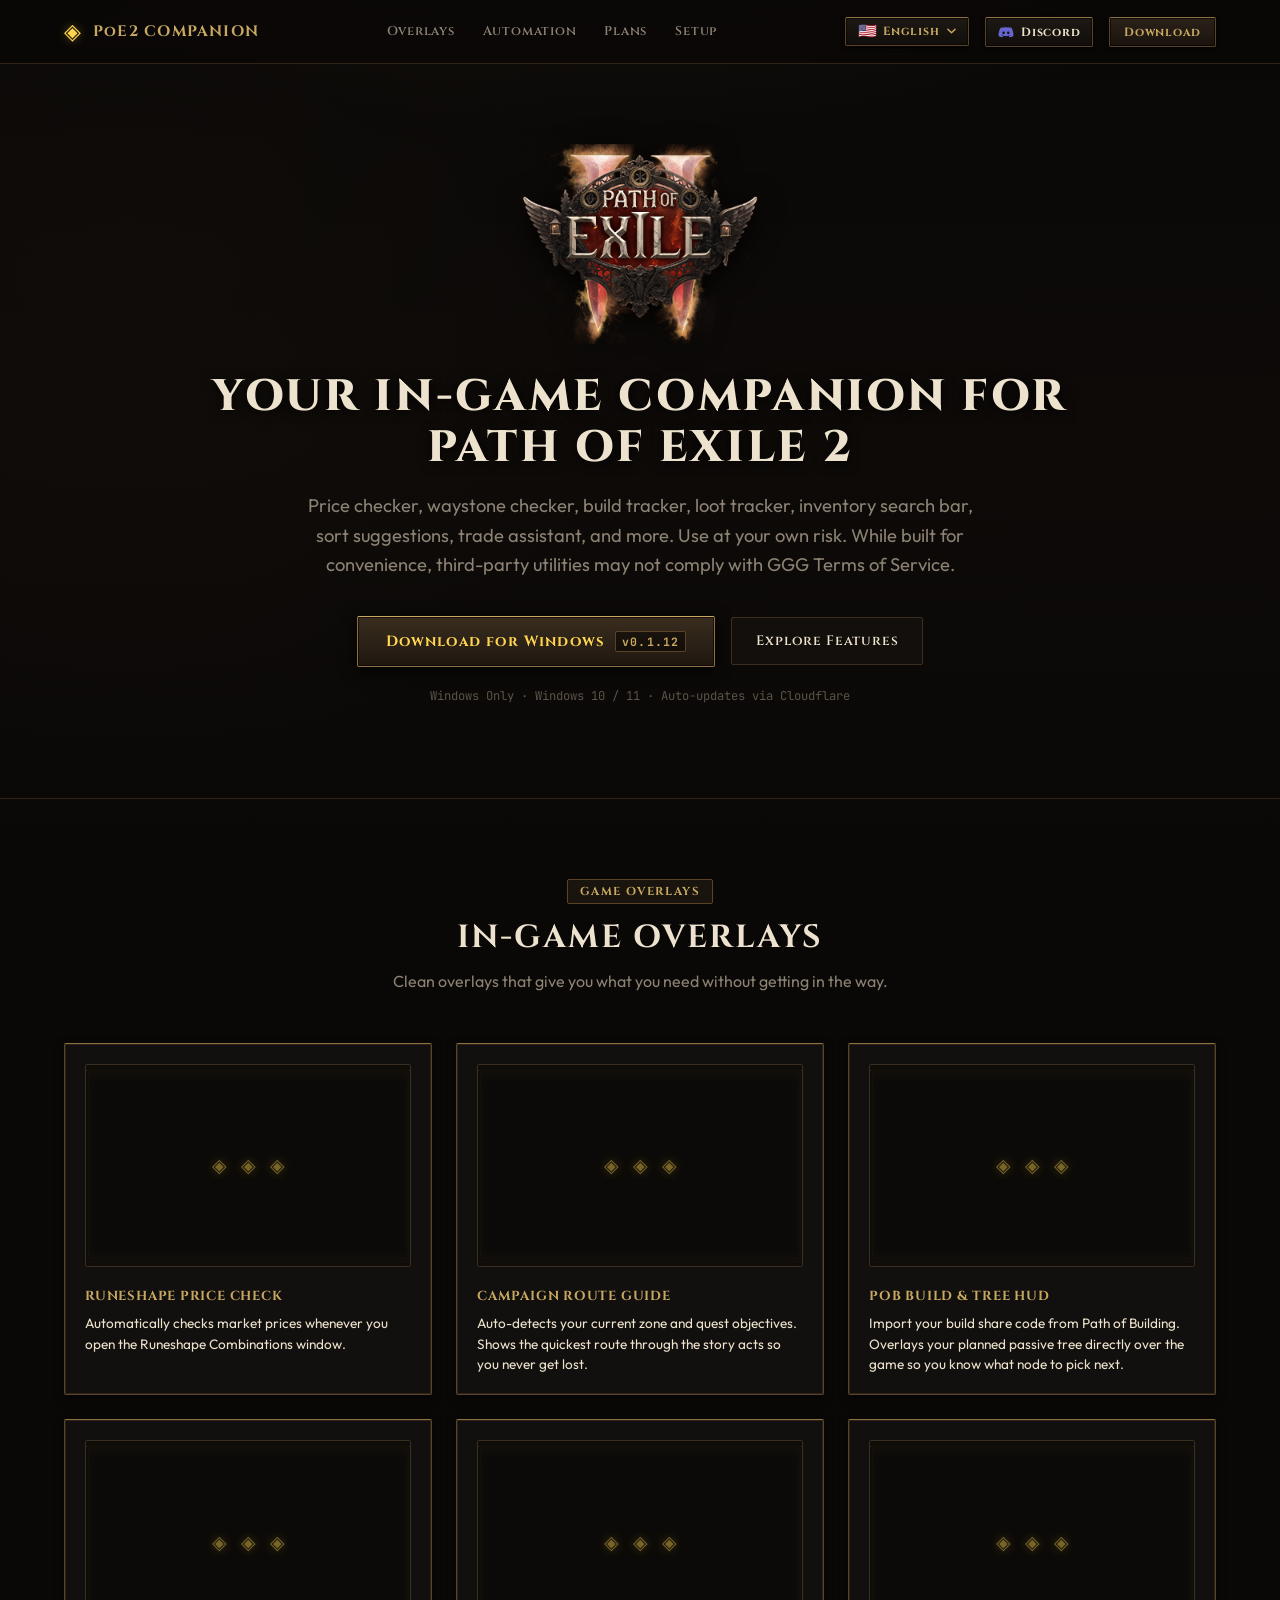
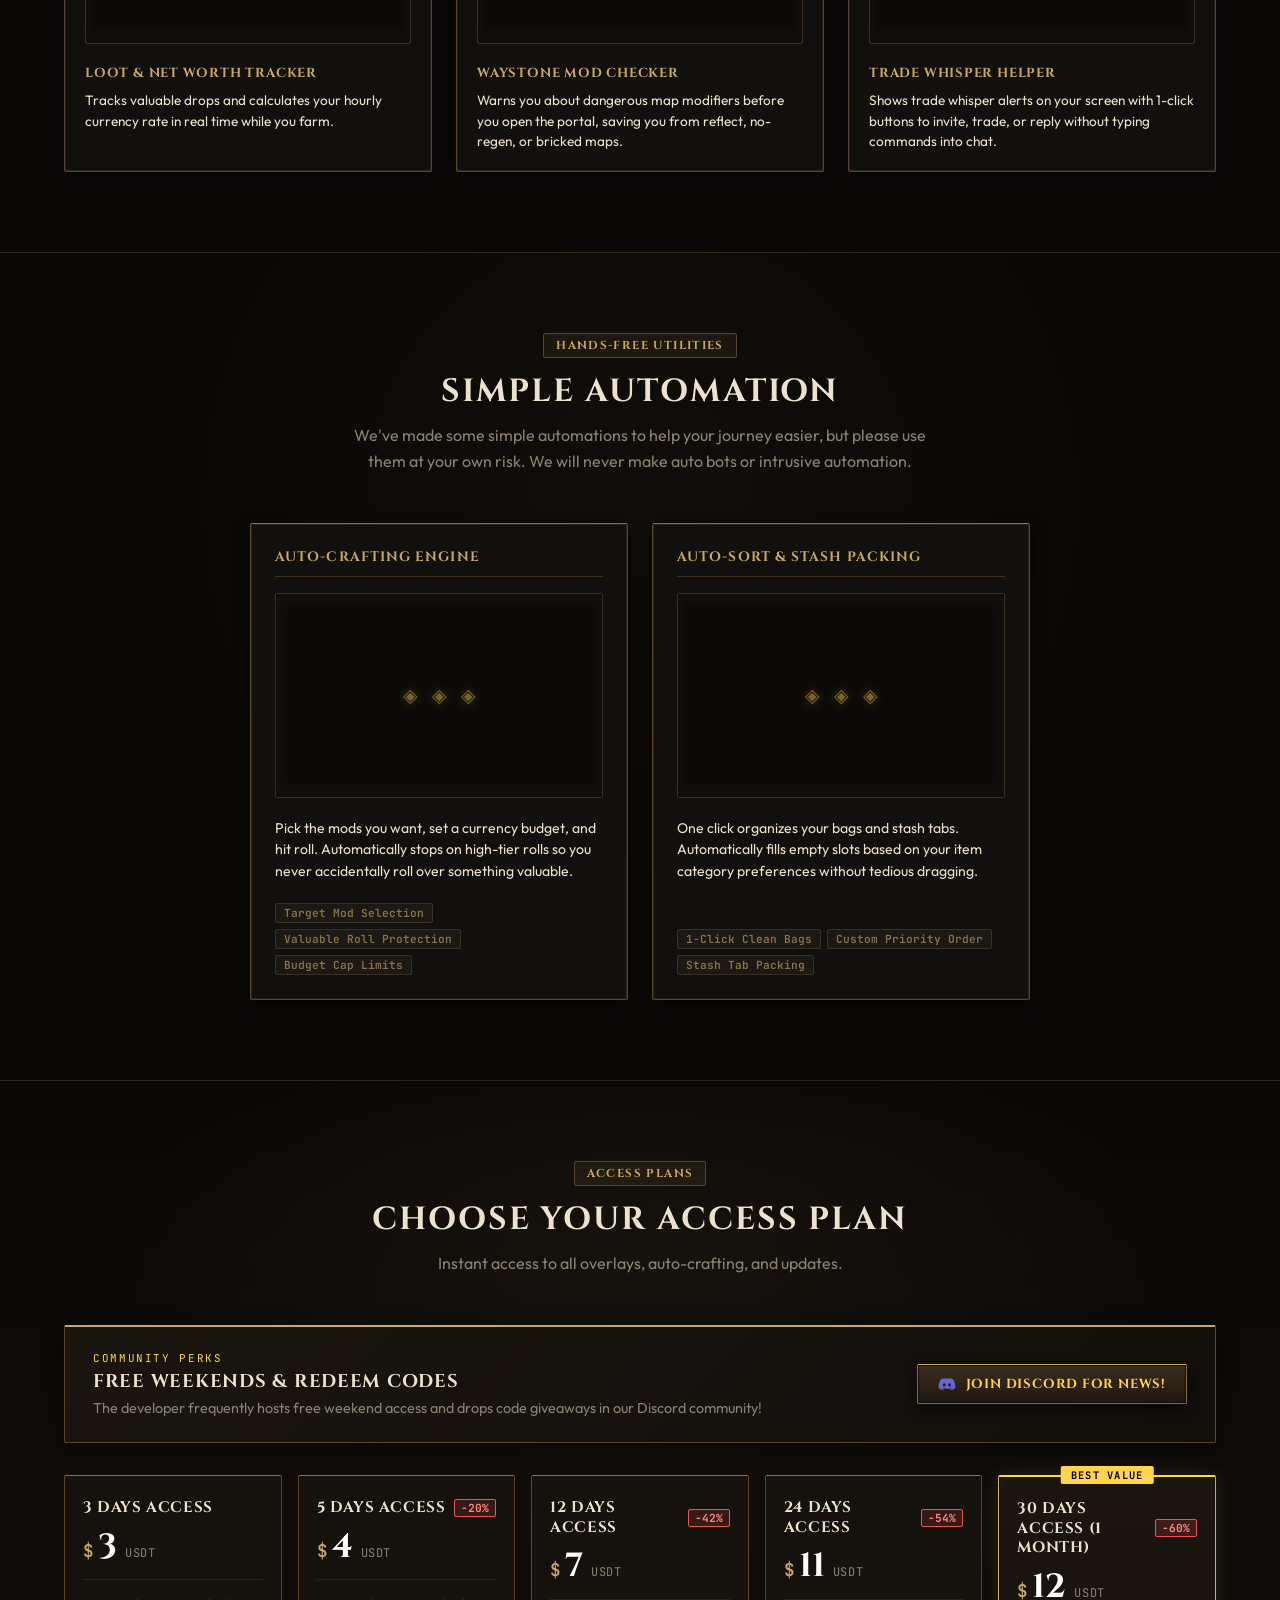
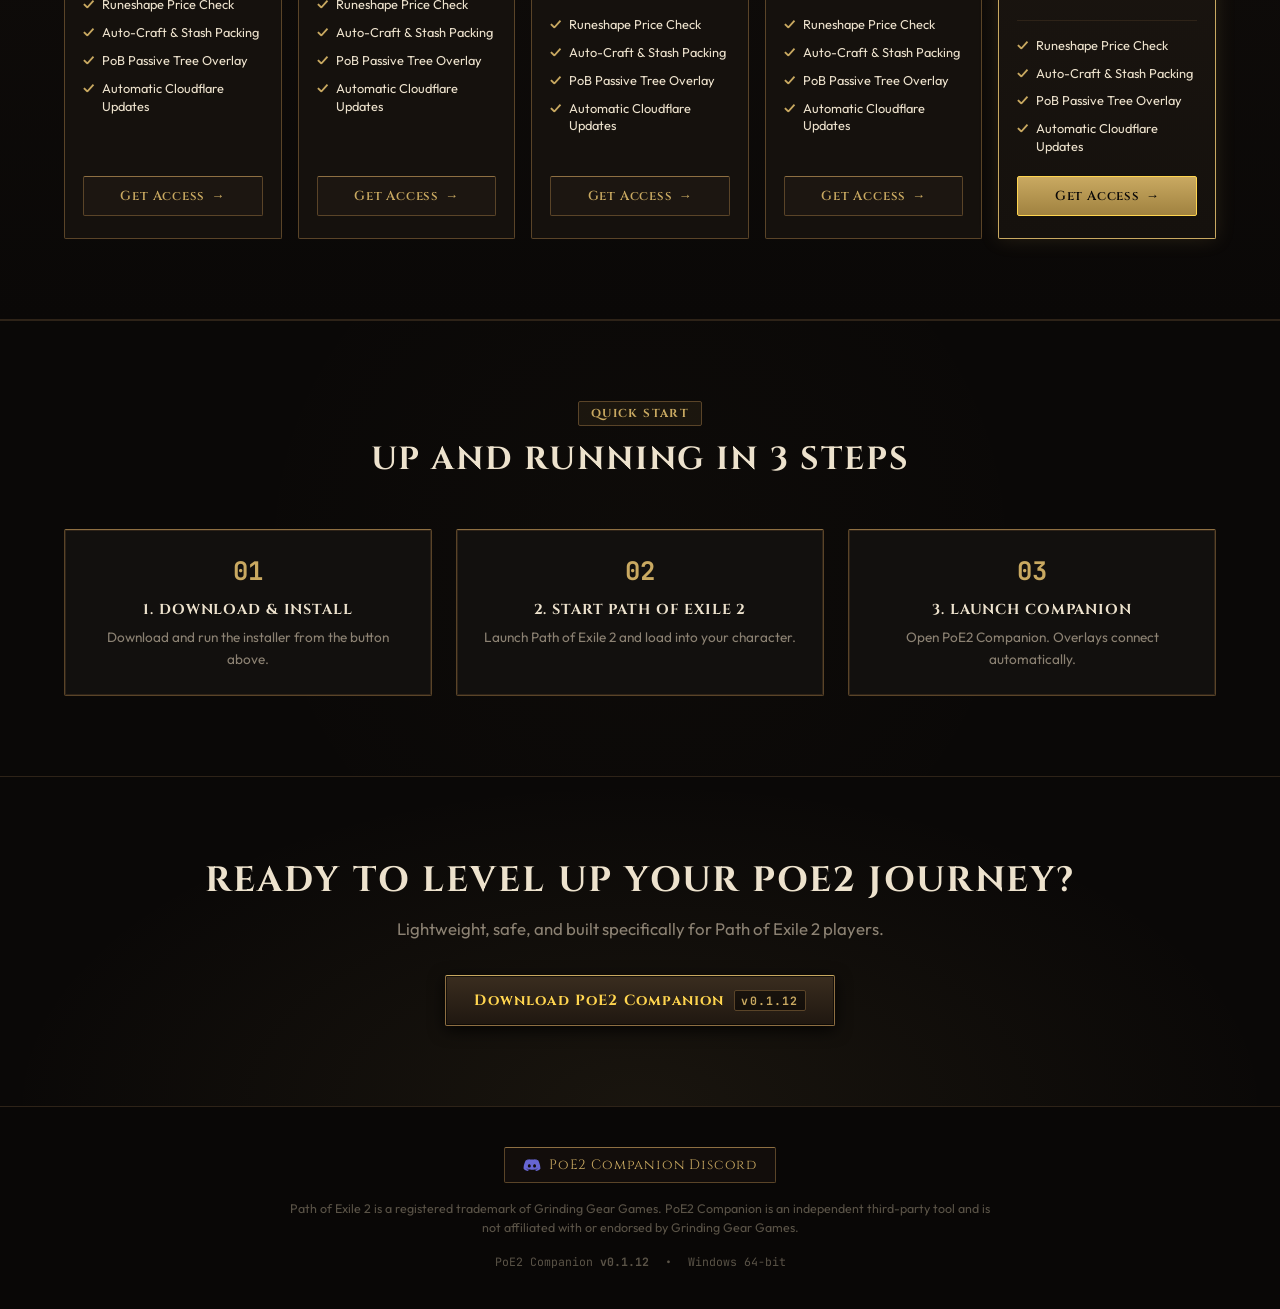
==== index.html @ a077e161 "feat: add use-at-your-own-risk disclaimer to hero subtitle and meta tags" ====
<!DOCTYPE html>
<html lang="en">

<head>
  <meta charset="UTF-8">
  <meta name="viewport" content="width=device-width, initial-scale=1.0">
  <title>PoE2 Companion — Helpful Features to Enjoy Path of Exile 2</title>
  <meta name="description"
    content="Price checker, waystone checker, build tracker, loot tracker, inventory search bar, sort suggestions, trade assistant, and more. Use at your own risk. Third-party utility for Path of Exile 2.">
  <link rel="icon" type="image/x-icon" href="favicon.ico">
  <link rel="stylesheet" href="styles.css">

  <!-- Open Graph / Facebook / Discord / Messenger Embeds -->
  <meta property="og:type" content="website">
  <meta property="og:url" content="https://poe2companion.github.io/">
  <meta property="og:site_name" content="PoE2 Companion">
  <meta property="og:title" content="PoE2 Companion — Helpful Features to Enjoy Path of Exile 2">
  <meta property="og:description"
    content="Price checker, waystone checker, build tracker, loot tracker, inventory search bar, sort suggestions, trade assistant, and more. Use at your own risk. Third-party utility for Path of Exile 2.">
  <meta property="og:image" content="https://poe2companion.github.io/public/images/og-preview.png">
  <meta property="og:image:secure_url" content="https://poe2companion.github.io/public/images/og-preview.png">
  <meta property="og:image:type" content="image/png">
  <meta property="og:image:width" content="1200">
  <meta property="og:image:height" content="630">
  <meta property="og:image:alt" content="PoE2 Companion — In-Game Features and Utilities">

  <!-- Twitter / X Cards -->
  <meta name="twitter:card" content="summary_large_image">
  <meta name="twitter:url" content="https://poe2companion.github.io/">
  <meta name="twitter:title" content="PoE2 Companion — Helpful Features to Enjoy Path of Exile 2">
  <meta name="twitter:description"
    content="Price checker, waystone checker, build tracker, loot tracker, inventory search bar, sort suggestions, trade assistant, and more. Use at your own risk. Third-party utility for Path of Exile 2.">
  <meta name="twitter:image" content="https://poe2companion.github.io/public/images/og-preview.png">
</head>

<body id="top">

  <!-- Navigation Bar -->
  <nav class="site-nav">
    <div class="container">
      <a href="#top" class="nav-brand" aria-label="PoE2 Companion - Back to top">
        <span class="nav-poe-emblem">◈</span>
        <span class="nav-brand-text">PoE2 COMPANION</span>
      </a>

      <div class="nav-links">
        <a href="#overlays" class="nav-link" data-i18n="navOverlays">Overlays</a>
        <a href="#automation" class="nav-link" data-i18n="navAutomation">Automation</a>
        <a href="#pricing" class="nav-link" data-i18n="navPricing">Plans</a>
        <a href="#setup" class="nav-link" data-i18n="navHowItWorks">Setup</a>
      </div>

      <div class="nav-actions">
        <!-- Language Selector -->
        <div class="lang-dropdown" id="lang-dropdown">
          <button type="button" class="lang-dropdown-btn" id="lang-dropdown-btn" aria-haspopup="listbox" aria-expanded="false" aria-label="Select Language">
            <span class="lang-current">
              <span class="lang-flag" id="lang-current-flag">🇺🇸</span>
              <span class="lang-label" id="lang-current-label">English</span>
            </span>
            <svg class="lang-arrow-icon" width="10" height="6" viewBox="0 0 10 6" fill="none" xmlns="http://www.w3.org/2000/svg" aria-hidden="true">
              <path d="M1 1L5 5L9 1" stroke="currentColor" stroke-width="1.6" stroke-linecap="round" stroke-linejoin="round"/>
            </svg>
          </button>
          <ul class="lang-menu" id="lang-menu" role="listbox" aria-labelledby="lang-dropdown-btn">
            <li class="lang-item active" role="option" data-value="en" aria-selected="true" tabindex="-1">
              <span class="lang-item-left">
                <span class="lang-item-flag">🇺🇸</span>
                <span class="lang-item-name">English</span>
              </span>
              <span class="lang-item-check">✦</span>
            </li>
            <li class="lang-item" role="option" data-value="vi" aria-selected="false" tabindex="-1">
              <span class="lang-item-left">
                <span class="lang-item-flag">🇻🇳</span>
                <span class="lang-item-name">Tiếng Việt</span>
              </span>
              <span class="lang-item-check">✦</span>
            </li>
            <li class="lang-item" role="option" data-value="zh" aria-selected="false" tabindex="-1">
              <span class="lang-item-left">
                <span class="lang-item-flag">🇨🇳</span>
                <span class="lang-item-name">简体中文</span>
              </span>
              <span class="lang-item-check">✦</span>
            </li>
            <li class="lang-item" role="option" data-value="ko" aria-selected="false" tabindex="-1">
              <span class="lang-item-left">
                <span class="lang-item-flag">🇰🇷</span>
                <span class="lang-item-name">한국어</span>
              </span>
              <span class="lang-item-check">✦</span>
            </li>
            <li class="lang-item" role="option" data-value="ru" aria-selected="false" tabindex="-1">
              <span class="lang-item-left">
                <span class="lang-item-flag">🇷🇺</span>
                <span class="lang-item-name">Русский</span>
              </span>
              <span class="lang-item-check">✦</span>
            </li>
            <li class="lang-item" role="option" data-value="th" aria-selected="false" tabindex="-1">
              <span class="lang-item-left">
                <span class="lang-item-flag">🇹🇭</span>
                <span class="lang-item-name">ไทย</span>
              </span>
              <span class="lang-item-check">✦</span>
            </li>
          </ul>
          <!-- Fallback Native Select -->
          <select id="lang-select" class="visually-hidden" aria-hidden="true" tabindex="-1">
            <option value="en" selected>🇺🇸 English</option>
            <option value="vi">🇻🇳 Tiếng Việt</option>
            <option value="zh">🇨🇳 简体中文</option>
            <option value="ko">🇰🇷 한국어</option>
            <option value="ru">🇷🇺 Русский</option>
            <option value="th">🇹🇭 ไทย</option>
          </select>
        </div>

        <!-- Discord Community Link -->
        <a href="https://discord.gg/yBhYEVyRgh" target="_blank" rel="noopener noreferrer" class="btn-nav-discord"
          title="Join Discord Community">
          <img src="public/images/discord.svg" alt="Discord" class="nav-discord-icon">
          <span>Discord</span>
        </a>

        <!-- Compact Download Link -->
        <a href="https://poe2update.zonelyg.com/PoE2%20Companion_0.1.12_x64-setup.exe"
          class="btn-nav-download app-download-link">
          <span data-i18n="navDownload">Download</span>
        </a>
      </div>
    </div>
  </nav>

  <!-- Hero Section -->
  <header class="hero-section">
    <div class="container">
      <a href="https://www.pathofexile.com/trade2/search/poe2/Forbidden%20Rites/H4sIAAAAAAAACqtWKi5JLCktVrKqVsovKMnMz1OyUkosS8zMSUzKSVWq1QHLFytZRVcrlVQWpIJk81KUdJTSMnNKUotAErG1sbUA2ikBQEcAAAA"
        target="_blank" rel="noopener noreferrer" class="hero-logo-box poe2-trade-link"
        title="Open PoE 2 Trade Market (Forbidden Rites)" aria-label="Open Path of Exile 2 Official Trade Market">
        <img src="public/images/logo.png" alt="Path of Exile 2" class="hero-main-logo">
      </a>

      <h1 class="hero-title" data-i18n="heroTitle">
        Your In-Game Companion for Path of Exile 2
      </h1>

      <p class="hero-subtitle" data-i18n="heroSubtitle">
        Price checker, waystone checker, build tracker, loot tracker, inventory search bar, sort suggestions, trade assistant, and more. Use at your own risk. While built for convenience, third-party utilities may not comply with GGG Terms of Service.
      </p>

      <div class="hero-cta-group">
        <a href="https://poe2update.zonelyg.com/PoE2%20Companion_0.1.12_x64-setup.exe"
          class="btn-primary-lg app-download-link" id="hero-download">
          <span data-i18n="heroDownloadBtn">Download for Windows</span>
          <span class="btn-version-pill app-version-badge">v0.1.12</span>
        </a>

        <a href="#overlays" class="btn-secondary-lg">
          <span data-i18n="heroViewFeatures">Explore Features</span>
        </a>
      </div>

      <p class="hero-meta" data-i18n="heroPlatform">
        Windows Only · Windows 10 / 11 · Auto-updates via Cloudflare
      </p>

      <!-- Hero Visual Showcase (Temporarily commented out)
      <div class="hero-preview-wrapper">
        <div class="hero-preview-frame">
          <div class="video-loader" aria-label="Loading video preview">
            <div class="video-loader-dots">
              <span class="loader-emblem">◈</span>
              <span class="loader-emblem">◈</span>
              <span class="loader-emblem">◈</span>
            </div>
          </div>
          <video class="hero-preview-video" poster="public/images/hero-preview.png" autoplay loop muted playsinline
            preload="auto">
            <source src="https://poe2update.zonelyg.com/videos/hero-preview.mp4" type="video/mp4">
          </video>
        </div>
      </div>
      -->
    </div>
  </header>

  <!-- In-Game Overlays Section -->
  <section class="overlays-section" id="overlays">
    <div class="container">
      <div class="section-header">
        <span class="section-badge" data-i18n="overlaySectionBadge">GAME OVERLAYS</span>
        <h2 class="section-title" data-i18n="overlaySectionTitle">In-Game Overlays</h2>
        <p class="section-subtitle" data-i18n="overlaySectionSubtitle">
          Clean overlays that give you what you need without getting in the way.
        </p>
      </div>

      <div class="overlays-grid">
        <!-- Runeshape Price Check -->
        <article class="overlay-feature-card">
          <div class="card-preview-slot overlay-preview-slot">
            <video class="card-preview-video" poster="public/images/feature-expedition-price-check.png" autoplay loop muted playsinline
              preload="none">
              <source src="https://poe2update.zonelyg.com/videos/feature-expedition-price-check.mp4" type="video/mp4">
            </video>
          </div>
          <h3 class="overlay-card-title" data-i18n="runeshapeTitle">Runeshape Price Check</h3>
          <p class="overlay-card-desc" data-i18n="runeshapeDesc">
            Automatically checks market prices whenever you open the Runeshape Combinations window.
          </p>
        </article>

        <!-- Campaign -->
        <article class="overlay-feature-card">
          <div class="card-preview-slot overlay-preview-slot">
            <video class="card-preview-video" poster="public/images/feature-leveling.png" autoplay loop muted
              playsinline preload="none">
              <source src="https://poe2update.zonelyg.com/videos/feature-campaign.mp4" type="video/mp4">
            </video>
          </div>
          <h3 class="overlay-card-title" data-i18n="campaignTitle">Campaign Route Guide</h3>
          <p class="overlay-card-desc" data-i18n="campaignDesc">
            Auto-detects your current zone and quest objectives. Shows the quickest route through the story acts so you
            never get lost.
          </p>
        </article>

        <!-- Tree -->
        <article class="overlay-feature-card">
          <div class="card-preview-slot overlay-preview-slot">
            <video class="card-preview-video" poster="public/images/feature-builds.png" autoplay loop muted playsinline
              preload="none">
              <source src="https://poe2update.zonelyg.com/videos/feature-pob.mp4" type="video/mp4">
            </video>
          </div>
          <h3 class="overlay-card-title" data-i18n="treeTitle">PoB Build & Tree HUD</h3>
          <p class="overlay-card-desc" data-i18n="treeDesc">
            Import your build share code from Path of Building. Overlays your planned passive tree directly over the
            game so you know what node to pick next.
          </p>
        </article>

        <!-- Loot -->
        <article class="overlay-feature-card">
          <div class="card-preview-slot overlay-preview-slot">
            <video class="card-preview-video" poster="public/images/feature-loot.png" autoplay loop muted playsinline
              preload="none">
              <source src="https://poe2update.zonelyg.com/videos/feature-loot.mp4" type="video/mp4">
            </video>
          </div>
          <h3 class="overlay-card-title" data-i18n="lootTitle">Loot & Net Worth Tracker</h3>
          <p class="overlay-card-desc" data-i18n="lootDesc">
            Tracks valuable drops and calculates your hourly currency rate in real time while you farm.
          </p>
        </article>

        <!-- Inventory / Waystones -->
        <article class="overlay-feature-card">
          <div class="card-preview-slot overlay-preview-slot">
            <video class="card-preview-video" poster="public/images/feature-waystone.png" autoplay loop muted
              playsinline preload="none">
              <source src="https://poe2update.zonelyg.com/videos/feature-waystone.mp4" type="video/mp4">
            </video>
          </div>
          <h3 class="overlay-card-title" data-i18n="waystoneTitle">Waystone Mod Checker</h3>
          <p class="overlay-card-desc" data-i18n="waystoneDesc">
            Warns you about dangerous map modifiers before you open the portal, saving you from reflect, no-regen, or
            bricked maps.
          </p>
        </article>

        <!-- Trade -->
        <article class="overlay-feature-card">
          <div class="card-preview-slot overlay-preview-slot">
            <video class="card-preview-video" poster="public/images/feature-trade.png" autoplay loop muted playsinline
              preload="none">
              <source src="https://poe2update.zonelyg.com/videos/feature-trade.mp4" type="video/mp4">
            </video>
          </div>
          <h3 class="overlay-card-title" data-i18n="tradeTitle">Trade Whisper Helper</h3>
          <p class="overlay-card-desc" data-i18n="tradeDesc">
            Shows trade whisper alerts on your screen with 1-click buttons to invite, trade, or reply without typing
            commands into chat.
          </p>
        </article>
      </div>
    </div>
  </section>

  <!-- Automation Spotlight Section -->
  <section class="automation-section" id="automation">
    <div class="container">
      <div class="section-header">
        <span class="section-badge" data-i18n="autoSectionBadge">HANDS-FREE UTILITIES</span>
        <h2 class="section-title" data-i18n="autoSectionTitle">Simple Automation</h2>
        <p class="section-subtitle" data-i18n="autoSectionSubtitle">
          We've made some simple automations to help your journey easier, but please use them at your own risk. We will
          never make auto bots or intrusive automation.
        </p>
      </div>

      <div class="automation-grid">
        <!-- 1. Auto-Flask (Temporarily hidden)
        <article class="panel-card">
          <div class="card-header">
            <h3 class="card-title" data-i18n="flaskTitle">Auto-Flask</h3>
          </div>

          <div class="card-preview-slot">
            <video class="card-preview-video" poster="public/images/feature-automation.png" autoplay loop muted
              playsinline preload="none">
              <source src="https://poe2update.zonelyg.com/videos/auto-flask.mp4" type="video/mp4">
            </video>
          </div>

          <p class="card-desc" data-i18n="flaskDesc">
            Drinks Life, Ward, or Mana flasks automatically when your HP or mana drops below your chosen threshold.
            Includes human-like delays so it never feels robotic.
          </p>

          <div class="card-tags">
            <span class="tag-badge" data-i18n="flaskTag1">Life & Ward</span>
            <span class="tag-badge" data-i18n="flaskTag2">Mana Trigger</span>
            <span class="tag-badge" data-i18n="flaskTag3">Human Timing Delays</span>
          </div>
        </article>
        -->

        <!-- 2. Auto-Crafting Engine -->
        <article class="panel-card">
          <div class="card-header">
            <h3 class="card-title" data-i18n="craftTitle">Auto-Crafting Engine</h3>
          </div>

          <div class="card-preview-slot">
            <video class="card-preview-video" poster="public/images/feature-automation.png" autoplay loop muted
              playsinline preload="none">
              <source src="https://poe2update.zonelyg.com/videos/auto-crafting.mp4" type="video/mp4">
            </video>
          </div>

          <p class="card-desc" data-i18n="craftDesc">
            Pick the mods you want, set a currency budget, and hit roll. Automatically stops on high-tier rolls so you
            never accidentally roll over something valuable.
          </p>

          <div class="card-tags">
            <span class="tag-badge" data-i18n="craftTag1">Target Mod Selection</span>
            <span class="tag-badge" data-i18n="craftTag2">Valuable Roll Protection</span>
            <span class="tag-badge" data-i18n="craftTag3">Budget Cap Limits</span>
          </div>
        </article>

        <!-- 3. Auto-Sort & Stash Packing -->
        <article class="panel-card">
          <div class="card-header">
            <h3 class="card-title" data-i18n="sortTitle">Auto-Sort & Stash Packing</h3>
          </div>

          <div class="card-preview-slot">
            <video class="card-preview-video" poster="public/images/feature-inventory.png" autoplay loop muted
              playsinline preload="none">
              <source src="https://poe2update.zonelyg.com/videos/auto-sorting.mp4" type="video/mp4">
            </video>
          </div>

          <p class="card-desc" data-i18n="sortDesc">
            One click organizes your bags and stash tabs. Automatically fills empty slots based on your item category
            preferences without tedious dragging.
          </p>

          <div class="card-tags">
            <span class="tag-badge" data-i18n="sortTag1">1-Click Clean Bags</span>
            <span class="tag-badge" data-i18n="sortTag2">Custom Priority Order</span>
            <span class="tag-badge" data-i18n="sortTag3">Stash Tab Packing</span>
          </div>
        </article>
      </div>
    </div>
  </section>

  <!-- Access Plans Section -->
  <section class="pricing-section" id="pricing">
    <div class="container">
      <div class="section-header">
        <span class="section-badge" data-i18n="pricingSectionBadge">ACCESS PLANS</span>
        <h2 class="section-title" data-i18n="pricingSectionTitle">Choose Your Access Plan</h2>
        <p class="section-subtitle" data-i18n="pricingSectionSubtitle">
          Instant access to all overlays, auto-crafting, and updates.
        </p>
      </div>

      <!-- Free Weekend & Giveaway Banner -->
      <div class="pricing-community-banner">
        <div class="pricing-community-content">
          <div class="community-banner-tag" data-i18n="pricingCommunityBadge">COMMUNITY PERKS</div>
          <h3 class="community-banner-heading" data-i18n="pricingCommunityTitle">Free Weekends &amp; Redeem Codes</h3>
          <p class="community-banner-text" data-i18n="pricingCommunityDesc">
            The developer frequently hosts free weekend access and drops code giveaways in our Discord community!
          </p>
        </div>
        <a href="https://discord.gg/yBhYEVyRgh" target="_blank" rel="noopener noreferrer" class="btn-discord-banner">
          <img src="public/images/discord.svg" alt="Discord" class="discord-banner-icon">
          <span data-i18n="pricingCommunityBtn">JOIN DISCORD FOR NEWS!</span>
        </a>
      </div>

      <!-- Dynamic Plans Container -->
      <div class="pricing-plans-wrapper" id="pricing-plans-wrapper">
        <div class="pricing-grid" id="pricing-grid">
        <!-- 3 Days -->
        <div class="pricing-card">
          <div class="plan-header">
            <div class="plan-title-row">
              <h3 class="plan-name">3 Days Access</h3>
            </div>
            <div class="plan-price-wrap">
              <span class="plan-currency">$</span>
              <span class="plan-price">3</span>
              <span class="plan-crypto">USDT</span>
            </div>
          </div>
          <ul class="plan-perks">
            <li><span class="perk-check">✓</span> <span>Runeshape Price Check</span></li>
            <li><span class="perk-check">✓</span> <span>Auto-Craft &amp; Stash Packing</span></li>
            <li><span class="perk-check">✓</span> <span>PoB Passive Tree Overlay</span></li>
            <li><span class="perk-check">✓</span> <span>Automatic Cloudflare Updates</span></li>
          </ul>
          <a href="https://discord.gg/yBhYEVyRgh" target="_blank" rel="noopener noreferrer" class="btn-plan-action">
            <span data-i18n="planBuyBtn">Get Access</span>
            <span class="plan-btn-arrow">→</span>
          </a>
        </div>

        <!-- 5 Days -->
        <div class="pricing-card">
          <div class="plan-header">
            <div class="plan-title-row">
              <h3 class="plan-name">5 Days Access</h3>
              <span class="plan-discount-badge">-20%</span>
            </div>
            <div class="plan-price-wrap">
              <span class="plan-currency">$</span>
              <span class="plan-price">4</span>
              <span class="plan-crypto">USDT</span>
            </div>
          </div>
          <ul class="plan-perks">
            <li><span class="perk-check">✓</span> <span>Runeshape Price Check</span></li>
            <li><span class="perk-check">✓</span> <span>Auto-Craft &amp; Stash Packing</span></li>
            <li><span class="perk-check">✓</span> <span>PoB Passive Tree Overlay</span></li>
            <li><span class="perk-check">✓</span> <span>Automatic Cloudflare Updates</span></li>
          </ul>
          <a href="https://discord.gg/yBhYEVyRgh" target="_blank" rel="noopener noreferrer" class="btn-plan-action">
            <span data-i18n="planBuyBtn">Get Access</span>
            <span class="plan-btn-arrow">→</span>
          </a>
        </div>

        <!-- 12 Days -->
        <div class="pricing-card">
          <div class="plan-header">
            <div class="plan-title-row">
              <h3 class="plan-name">12 Days Access</h3>
              <span class="plan-discount-badge">-42%</span>
            </div>
            <div class="plan-price-wrap">
              <span class="plan-currency">$</span>
              <span class="plan-price">7</span>
              <span class="plan-crypto">USDT</span>
            </div>
          </div>
          <ul class="plan-perks">
            <li><span class="perk-check">✓</span> <span>Runeshape Price Check</span></li>
            <li><span class="perk-check">✓</span> <span>Auto-Craft &amp; Stash Packing</span></li>
            <li><span class="perk-check">✓</span> <span>PoB Passive Tree Overlay</span></li>
            <li><span class="perk-check">✓</span> <span>Automatic Cloudflare Updates</span></li>
          </ul>
          <a href="https://discord.gg/yBhYEVyRgh" target="_blank" rel="noopener noreferrer" class="btn-plan-action">
            <span data-i18n="planBuyBtn">Get Access</span>
            <span class="plan-btn-arrow">→</span>
          </a>
        </div>

        <!-- 24 Days -->
        <div class="pricing-card">
          <div class="plan-header">
            <div class="plan-title-row">
              <h3 class="plan-name">24 Days Access</h3>
              <span class="plan-discount-badge">-54%</span>
            </div>
            <div class="plan-price-wrap">
              <span class="plan-currency">$</span>
              <span class="plan-price">11</span>
              <span class="plan-crypto">USDT</span>
            </div>
          </div>
          <ul class="plan-perks">
            <li><span class="perk-check">✓</span> <span>Runeshape Price Check</span></li>
            <li><span class="perk-check">✓</span> <span>Auto-Craft &amp; Stash Packing</span></li>
            <li><span class="perk-check">✓</span> <span>PoB Passive Tree Overlay</span></li>
            <li><span class="perk-check">✓</span> <span>Automatic Cloudflare Updates</span></li>
          </ul>
          <a href="https://discord.gg/yBhYEVyRgh" target="_blank" rel="noopener noreferrer" class="btn-plan-action">
            <span data-i18n="planBuyBtn">Get Access</span>
            <span class="plan-btn-arrow">→</span>
          </a>
        </div>

        <!-- 30 Days (Highlight / Best Value) -->
        <div class="pricing-card pricing-card-highlight">
          <div class="plan-best-badge" data-i18n="planPopularBadge">BEST VALUE</div>
          <div class="plan-header">
            <div class="plan-title-row">
              <h3 class="plan-name">30 Days Access (1 Month)</h3>
              <span class="plan-discount-badge">-60%</span>
            </div>
            <div class="plan-price-wrap">
              <span class="plan-currency">$</span>
              <span class="plan-price">12</span>
              <span class="plan-crypto">USDT</span>
            </div>
          </div>
          <ul class="plan-perks">
            <li><span class="perk-check">✓</span> <span>Runeshape Price Check</span></li>
            <li><span class="perk-check">✓</span> <span>Auto-Craft &amp; Stash Packing</span></li>
            <li><span class="perk-check">✓</span> <span>PoB Passive Tree Overlay</span></li>
            <li><span class="perk-check">✓</span> <span>Automatic Cloudflare Updates</span></li>
          </ul>
          <a href="https://discord.gg/yBhYEVyRgh" target="_blank" rel="noopener noreferrer" class="btn-plan-action">
            <span data-i18n="planBuyBtn">Get Access</span>
            <span class="plan-btn-arrow">→</span>
          </a>
        </div>
      </div>
    </div>
  </div>
</section>

  <!-- Quick Setup Section -->
  <section class="how-section" id="setup">
    <div class="container">
      <div class="section-header">
        <span class="section-badge" data-i18n="howSectionBadge">QUICK START</span>
        <h2 class="section-title" data-i18n="howSectionTitle">Up and Running in 3 Steps</h2>
      </div>

      <div class="steps-grid">
        <div class="step-card">
          <div class="step-num">01</div>
          <h3 class="step-title" data-i18n="howStep1Title">1. Download & Install</h3>
          <p class="step-desc" data-i18n="howStep1Desc">Download and run the installer from the button above.</p>
        </div>

        <div class="step-card">
          <div class="step-num">02</div>
          <h3 class="step-title" data-i18n="howStep2Title">2. Start Path of Exile 2</h3>
          <p class="step-desc" data-i18n="howStep2Desc">Launch Path of Exile 2 and load into your character.</p>
        </div>

        <div class="step-card">
          <div class="step-num">03</div>
          <h3 class="step-title" data-i18n="howStep3Title">3. Launch Companion</h3>
          <p class="step-desc" data-i18n="howStep3Desc">Open PoE2 Companion. Overlays connect automatically.
          </p>
        </div>
      </div>
    </div>
  </section>

  <!-- Call to Action -->
  <section class="cta-section">
    <div class="container">
      <h2 class="cta-title" data-i18n="ctaTitle">Ready to Level Up Your PoE2 Journey?</h2>
      <p class="cta-subtitle" data-i18n="ctaSubtitle">Lightweight, safe, and built specifically for Path of Exile 2
        players.</p>

      <a href="https://poe2update.zonelyg.com/PoE2%20Companion_0.1.12_x64-setup.exe"
        class="btn-primary-lg app-download-link" id="cta-download">
        <span data-i18n="ctaDownloadBtn">Download PoE2 Companion</span>
        <span class="btn-version-pill app-version-badge">v0.1.12</span>
      </a>
    </div>
  </section>

  <!-- Footer -->
  <footer class="site-footer">
    <div class="container footer-inner">
      <a href="https://discord.gg/yBhYEVyRgh" target="_blank" rel="noopener noreferrer" class="footer-discord-link">
        <img src="public/images/discord.svg" alt="Discord" class="footer-discord-icon">
        <span>PoE2 Companion Discord</span>
      </a>

      <p class="footer-disclaimer" data-i18n="footerDisclaimer">
        Path of Exile 2 is a registered trademark of Grinding Gear Games. PoE2 Companion is an independent third-party
        tool and is not affiliated with or endorsed by Grinding Gear Games.
      </p>

      <div class="footer-meta">
        <span>PoE2 Companion <strong class="app-version-badge">v0.1.12</strong></span>
        <span>•</span>
        <span data-i18n="footerPlatform">Windows 64-bit</span>
      </div>
    </div>
  </footer>

  <!-- Single Standard Script (Zero CORS issues on file:///) -->
  <script src="js/app.js"></script>
</body>

</html>
---- styles.css ----
/* ==========================================================================
   PoE2 Companion — Public Website Styles
   Faithful to Path of Exile 2 Dark Gothic Design System (docs/DESIGN_SYSTEM.md)
   Strict 2px border radius, aged bronze, warm parchment, and stone surfaces.
   ========================================================================== */

@import url('https://fonts.googleapis.com/css2?family=Cinzel:wght@500;600;700;800&family=JetBrains+Mono:wght@500;600;700&family=Noto+Sans+Thai:wght@400;500;600;700&family=Outfit:wght@300;400;500;600;700&display=swap');

:root {
  /* Surface & Background */
  --poe2-bg-deep: #0a0807;
  --poe2-bg-surface: #12100e;
  --poe2-bg-card: #15110d;
  --poe2-bg-card-hover: #1c1611;
  --poe2-bg-input: #0d0a08;
  --poe2-bg-elevated: #1a1510;

  /* Borders & Highlights */
  --poe2-border-strong: #5a4428;
  --poe2-border-highlight: #8e6f42;
  --poe2-border-groove: #2e2318;
  --poe2-border-subtle: #3d2f1f;
  --poe2-border-accent: #c9a961;

  /* Gold Palette */
  --poe2-gold-primary: #c9a961;
  --poe2-gold-bright: #ffd54f;
  --poe2-gold-secondary: #8c734b;
  --poe2-gold-glow: rgba(201, 169, 97, 0.25);

  /* Text Colors */
  --poe2-text-bright: #ede2cd;
  --poe2-text-muted: #8c8273;
  --poe2-text-subtle: #5a5347;

  /* Status Colors */
  --poe2-cyan-telemetry: #2ed8ff;
  --poe2-green-active: #44dd88;
  --poe2-red-danger: #ef5350;

  /* Strict Geometry */
  --poe2-radius: 2px;

  /* Fonts */
  --poe2-font-title: 'Cinzel', 'Noto Sans Thai', 'Leelawadee UI', serif;
  --poe2-font-ui: 'Outfit', 'Noto Sans Thai', 'Leelawadee UI', sans-serif;
  --poe2-font-mono: 'JetBrains Mono', 'Noto Sans Thai', 'Leelawadee UI', monospace;
}

*, *::before, *::after {
  box-sizing: border-box;
  margin: 0;
  padding: 0;
}

html {
  scroll-behavior: smooth;
  font-size: 16px;
  background-color: var(--poe2-bg-deep);
  color: var(--poe2-text-bright);
  font-family: var(--poe2-font-ui);
  text-rendering: optimizeLegibility;
  -webkit-font-smoothing: antialiased;
}

body {
  min-height: 100vh;
  display: flex;
  flex-direction: column;
  background: 
    radial-gradient(ellipse 80% 50% at 50% -20%, rgba(201, 169, 97, 0.08), transparent 70%),
    radial-gradient(circle at 10% 30%, rgba(90, 68, 40, 0.05) 0%, transparent 40%),
    linear-gradient(180deg, var(--poe2-bg-deep) 0%, #0d0a08 50%, var(--poe2-bg-deep) 100%);
  background-attachment: fixed;
  overflow-x: hidden;
}

/* Custom Scrollbar */
::-webkit-scrollbar {
  width: 8px;
  height: 8px;
}
::-webkit-scrollbar-track {
  background: var(--poe2-bg-deep);
}
::-webkit-scrollbar-thumb {
  background: var(--poe2-border-strong);
  border-radius: var(--poe2-radius);
}
::-webkit-scrollbar-thumb:hover {
  background: var(--poe2-gold-secondary);
}

/* Typography Helpers */
h1, h2, h3, h4, .font-title {
  font-family: var(--poe2-font-title);
  letter-spacing: 0.06em;
  text-transform: uppercase;
}

p {
  line-height: 1.6;
  color: var(--poe2-text-muted);
}

a {
  color: inherit;
  text-decoration: none;
}

/* Container */
.container {
  width: 100%;
  max-width: 1200px;
  margin: 0 auto;
  padding: 0 24px;
}

/* Section Header standard */
.section-header {
  text-align: center;
  margin-bottom: 48px;
}

.section-badge {
  display: inline-block;
  font-family: var(--poe2-font-title);
  font-size: 0.72rem;
  font-weight: 700;
  letter-spacing: 0.12em;
  color: var(--poe2-gold-primary);
  background: rgba(201, 169, 97, 0.08);
  border: 1px solid var(--poe2-border-strong);
  border-radius: var(--poe2-radius);
  padding: 4px 12px;
  margin-bottom: 12px;
  text-transform: uppercase;
}

.section-title {
  font-size: 2rem;
  font-weight: 700;
  color: var(--poe2-text-bright);
  margin-bottom: 10px;
}

.section-subtitle {
  font-size: 1rem;
  color: var(--poe2-text-muted);
  max-width: 600px;
  margin: 0 auto;
}

/* ==========================================================================
   Navigation Bar
   ========================================================================== */
.site-nav {
  position: sticky;
  top: 0;
  z-index: 100;
  background: rgba(10, 8, 7, 0.92);
  backdrop-filter: blur(8px);
  border-bottom: 1px solid var(--poe2-border-groove);
  height: 64px;
  display: flex;
  align-items: center;
}

.site-nav .container {
  display: flex;
  justify-content: space-between;
  align-items: center;
}

.nav-brand {
  display: flex;
  align-items: center;
  gap: 12px;
  text-decoration: none;
  cursor: pointer;
}

.nav-poe-emblem {
  color: var(--poe2-gold-bright);
  font-size: 1.35rem;
  line-height: 1;
  text-shadow: 0 0 10px rgba(255, 213, 79, 0.4);
  transition: transform 0.2s ease, text-shadow 0.2s ease;
  display: inline-block;
}

.nav-brand:hover .nav-poe-emblem {
  transform: scale(1.15);
  text-shadow: 0 0 14px rgba(255, 213, 79, 0.7);
}

.nav-brand-text {
  font-family: var(--poe2-font-title);
  font-size: 0.95rem;
  font-weight: 700;
  color: var(--poe2-gold-primary);
  letter-spacing: 0.08em;
  transition: color 0.15s ease;
}

.nav-brand:hover .nav-brand-text {
  color: var(--poe2-gold-bright);
}

.nav-links {
  display: flex;
  align-items: center;
  gap: 28px;
}

.nav-link {
  font-family: var(--poe2-font-title);
  font-size: 0.8rem;
  font-weight: 600;
  letter-spacing: 0.06em;
  color: var(--poe2-text-muted);
  transition: color 0.15s ease;
}

.nav-link:hover {
  color: var(--poe2-gold-bright);
}

.nav-actions {
  display: flex;
  align-items: center;
  gap: 16px;
}

/* Language Selector Dropdown */
.lang-dropdown {
  position: relative;
  display: inline-block;
}

.lang-dropdown-btn {
  display: inline-flex;
  align-items: center;
  gap: 8px;
  background: linear-gradient(180deg, #1d1813 0%, #110e0b 100%);
  border: 1px solid var(--poe2-border-strong);
  border-top: 1px solid var(--poe2-border-highlight);
  border-radius: var(--poe2-radius);
  color: var(--poe2-gold-primary);
  font-family: var(--poe2-font-title), var(--poe2-font-ui), sans-serif;
  font-size: 0.74rem;
  font-weight: 700;
  letter-spacing: 0.06em;
  padding: 6px 12px;
  cursor: pointer;
  box-shadow: inset 0 0 0 1px rgba(0, 0, 0, 0.5), 0 2px 4px rgba(0, 0, 0, 0.6);
  transition: all 0.15s ease;
  user-select: none;
  line-height: 1;
}

.lang-dropdown-btn:hover,
.lang-dropdown.open .lang-dropdown-btn {
  background: linear-gradient(180deg, #282019 0%, #16120e 100%);
  border-color: var(--poe2-gold-primary);
  color: var(--poe2-gold-bright);
  box-shadow: 0 0 8px rgba(201, 169, 97, 0.35);
}

.lang-dropdown-btn:focus-visible {
  outline: none;
  border-color: var(--poe2-gold-bright);
  box-shadow: 0 0 8px rgba(201, 169, 97, 0.5);
}

.lang-current {
  display: inline-flex;
  align-items: center;
  gap: 6px;
}

.lang-flag {
  font-size: 0.95rem;
  line-height: 1;
}

.lang-label {
  font-size: 0.74rem;
  letter-spacing: 0.06em;
}

.lang-arrow-icon {
  width: 9px;
  height: 6px;
  color: var(--poe2-gold-primary);
  transition: transform 0.2s cubic-bezier(0.4, 0, 0.2, 1), color 0.15s ease;
  flex-shrink: 0;
}

.lang-dropdown-btn:hover .lang-arrow-icon,
.lang-dropdown.open .lang-arrow-icon {
  color: var(--poe2-gold-bright);
}

.lang-dropdown.open .lang-arrow-icon {
  transform: rotate(180deg);
}

/* Dropdown Menu Popup */
.lang-menu {
  position: absolute;
  top: calc(100% + 6px);
  right: 0;
  min-width: 164px;
  background: linear-gradient(180deg, #18130e 0%, #0f0c09 100%);
  border: 1px solid var(--poe2-border-strong);
  border-top: 2px solid var(--poe2-gold-primary);
  border-radius: var(--poe2-radius);
  box-shadow: inset 0 0 0 1px var(--poe2-border-groove), 0 10px 28px rgba(0, 0, 0, 0.92), 0 0 16px rgba(201, 169, 97, 0.15);
  padding: 4px 0;
  margin: 0;
  list-style: none;
  z-index: 200;
  opacity: 0;
  visibility: hidden;
  transform: translateY(-6px);
  transition: opacity 0.15s ease, transform 0.15s ease, visibility 0.15s;
  pointer-events: none;
  backdrop-filter: blur(8px);
}

.lang-dropdown.open .lang-menu {
  opacity: 1;
  visibility: visible;
  transform: translateY(0);
  pointer-events: auto;
}

.lang-item {
  display: flex;
  align-items: center;
  justify-content: space-between;
  padding: 7px 12px;
  font-family: var(--poe2-font-ui);
  font-size: 0.78rem;
  font-weight: 500;
  color: var(--poe2-text-bright);
  cursor: pointer;
  transition: background 0.12s ease, color 0.12s ease, border-color 0.12s ease;
  user-select: none;
  border-left: 2px solid transparent;
  outline: none;
}

.lang-item:not(:last-child) {
  border-bottom: 1px solid rgba(46, 35, 24, 0.6);
}

.lang-item:hover,
.lang-item:focus {
  background: linear-gradient(90deg, rgba(201, 169, 97, 0.15) 0%, rgba(90, 68, 40, 0.05) 100%);
  color: var(--poe2-gold-bright);
  border-left-color: var(--poe2-gold-primary);
}

.lang-item.active {
  background: rgba(201, 169, 97, 0.08);
  color: var(--poe2-gold-bright);
  font-weight: 600;
  border-left-color: var(--poe2-gold-primary);
}

.lang-item-left {
  display: inline-flex;
  align-items: center;
  gap: 8px;
}

.lang-item-flag {
  font-size: 0.95rem;
  line-height: 1;
}

.lang-item-name {
  line-height: 1.2;
}

.lang-item-check {
  font-size: 0.68rem;
  color: var(--poe2-gold-primary);
  opacity: 0;
  transition: opacity 0.15s ease;
  margin-left: 8px;
}

.lang-item.active .lang-item-check {
  opacity: 1;
  text-shadow: 0 0 6px rgba(201, 169, 97, 0.5);
}

.lang-item:hover .lang-item-check {
  color: var(--poe2-gold-bright);
}

.visually-hidden {
  position: absolute !important;
  width: 1px !important;
  height: 1px !important;
  padding: 0 !important;
  margin: -1px !important;
  overflow: hidden !important;
  clip: rect(0, 0, 0, 0) !important;
  white-space: nowrap !important;
  border: 0 !important;
}

/* Discord Nav Button */
.btn-nav-discord {
  display: inline-flex;
  align-items: center;
  gap: 7px;
  background: linear-gradient(180deg, #1d1813 0%, #110e0b 100%);
  border: 1px solid var(--poe2-border-strong);
  border-top: 1px solid var(--poe2-border-highlight);
  border-radius: var(--poe2-radius);
  color: var(--poe2-text-bright);
  font-family: var(--poe2-font-title);
  font-size: 0.74rem;
  font-weight: 700;
  letter-spacing: 0.06em;
  padding: 6px 12px;
  cursor: pointer;
  box-shadow: inset 0 0 0 1px rgba(0, 0, 0, 0.5), 0 2px 4px rgba(0, 0, 0, 0.6);
  transition: all 0.15s ease;
  text-decoration: none;
}

.btn-nav-discord:hover {
  background: linear-gradient(180deg, #282019 0%, #16120e 100%);
  border-color: #5865f2;
  color: #ffffff;
  box-shadow: 0 0 10px rgba(88, 101, 242, 0.4);
}

.nav-discord-icon {
  width: 16px;
  height: 16px;
  border-radius: 2px;
  display: block;
}

/* Compact Nav Button */
.btn-nav-download {
  display: inline-flex;
  align-items: center;
  gap: 6px;
  background: linear-gradient(180deg, #2b2219 0%, #1a140e 100%);
  border: 1px solid var(--poe2-border-strong);
  border-top: 1px solid var(--poe2-border-highlight);
  border-radius: var(--poe2-radius);
  color: var(--poe2-gold-primary);
  font-family: var(--poe2-font-title);
  font-size: 0.74rem;
  font-weight: 700;
  letter-spacing: 0.06em;
  padding: 6px 14px;
  cursor: pointer;
  box-shadow: inset 0 0 0 1px rgba(0, 0, 0, 0.6), 0 2px 4px rgba(0, 0, 0, 0.6);
  transition: all 0.15s ease;
}

.btn-nav-download:hover {
  background: linear-gradient(180deg, #382c20 0%, #221a12 100%);
  border-color: var(--poe2-gold-primary);
  color: var(--poe2-gold-bright);
  box-shadow: 0 0 8px rgba(201, 169, 97, 0.35);
}

/* ==========================================================================
   Hero Section
   ========================================================================== */
.hero-section {
  padding: 80px 0 60px;
  text-align: center;
  position: relative;
}

.hero-logo-box {
  display: inline-block;
  margin-bottom: 24px;
  cursor: pointer;
  text-decoration: none;
}

.hero-logo-box:focus-visible {
  outline: 2px solid var(--poe2-gold-primary);
  outline-offset: 6px;
  border-radius: var(--poe2-radius);
}

.hero-main-logo {
  max-width: 240px;
  height: auto;
  filter: drop-shadow(0 4px 14px rgba(0, 0, 0, 0.9));
  transition: transform 0.25s ease, filter 0.25s ease;
}

.hero-logo-box:hover .hero-main-logo {
  transform: scale(1.03);
  filter: drop-shadow(0 6px 18px rgba(201, 169, 97, 0.25));
}

.hero-title {
  font-size: 2.75rem;
  line-height: 1.15;
  font-weight: 800;
  color: var(--poe2-text-bright);
  max-width: 860px;
  margin: 0 auto 18px;
  text-shadow: 0 2px 12px rgba(0, 0, 0, 0.8);
}

.hero-subtitle {
  font-size: 1.15rem;
  line-height: 1.6;
  color: var(--poe2-text-muted);
  max-width: 680px;
  margin: 0 auto 36px;
}

.hero-cta-group {
  display: flex;
  align-items: center;
  justify-content: center;
  gap: 16px;
  flex-wrap: wrap;
  margin-bottom: 20px;
}

/* Primary Large Download Button */
.btn-primary-lg {
  display: inline-flex;
  align-items: center;
  gap: 10px;
  background: linear-gradient(180deg, #3a2d1f 0%, #1f1710 100%);
  border: 1px solid var(--poe2-border-highlight);
  border-top: 1px solid var(--poe2-gold-primary);
  border-radius: var(--poe2-radius);
  color: var(--poe2-gold-bright);
  font-family: var(--poe2-font-title);
  font-size: 0.92rem;
  font-weight: 700;
  letter-spacing: 0.08em;
  padding: 14px 28px;
  cursor: pointer;
  box-shadow: inset 0 0 0 1px rgba(0, 0, 0, 0.6), 0 4px 16px rgba(0, 0, 0, 0.8);
  transition: all 0.2s ease;
}

.btn-primary-lg:hover {
  background: linear-gradient(180deg, #4d3c2a 0%, #291f15 100%);
  border-color: var(--poe2-gold-bright);
  color: #ffffff;
  box-shadow: 0 0 20px rgba(201, 169, 97, 0.4), inset 0 0 0 1px rgba(255, 255, 255, 0.1);
  transform: translateY(-1px);
}

.btn-version-pill {
  font-family: var(--poe2-font-mono);
  font-size: 0.72rem;
  background: rgba(0, 0, 0, 0.5);
  border: 1px solid var(--poe2-border-strong);
  border-radius: var(--poe2-radius);
  padding: 2px 6px;
  color: var(--poe2-gold-primary);
}

/* Secondary Button */
.btn-secondary-lg {
  display: inline-flex;
  align-items: center;
  gap: 8px;
  background: rgba(21, 17, 13, 0.8);
  border: 1px solid var(--poe2-border-subtle);
  border-radius: var(--poe2-radius);
  color: var(--poe2-text-bright);
  font-family: var(--poe2-font-title);
  font-size: 0.85rem;
  font-weight: 600;
  letter-spacing: 0.06em;
  padding: 14px 24px;
  cursor: pointer;
  transition: all 0.15s ease;
}

.btn-secondary-lg:hover {
  background: rgba(30, 24, 18, 0.9);
  border-color: var(--poe2-border-highlight);
  color: var(--poe2-gold-primary);
}

/* Discord Hero CTA Button */
.btn-discord-hero {
  display: inline-flex;
  align-items: center;
  gap: 8px;
  background: linear-gradient(180deg, #201a14 0%, #13100c 100%);
  border: 1px solid var(--poe2-border-strong);
  border-top: 1px solid var(--poe2-border-highlight);
  border-radius: var(--poe2-radius);
  color: var(--poe2-text-bright);
  font-family: var(--poe2-font-title);
  font-size: 0.85rem;
  font-weight: 600;
  letter-spacing: 0.06em;
  padding: 14px 22px;
  cursor: pointer;
  transition: all 0.2s ease;
  text-decoration: none;
  box-shadow: inset 0 0 0 1px rgba(0, 0, 0, 0.5), 0 3px 10px rgba(0, 0, 0, 0.7);
}

.btn-discord-hero:hover {
  background: linear-gradient(180deg, #2c231b 0%, #18130e 100%);
  border-color: #5865f2;
  color: #ffffff;
  box-shadow: 0 0 14px rgba(88, 101, 242, 0.4), inset 0 0 0 1px rgba(255, 255, 255, 0.1);
  transform: translateY(-1px);
}

.discord-hero-icon {
  width: 18px;
  height: 18px;
  border-radius: 2px;
  display: block;
}

.hero-meta {
  font-size: 0.76rem;
  color: var(--poe2-text-subtle);
  font-family: var(--poe2-font-mono);
  margin-bottom: 32px;
}

/* Hero Preview Showcase */
.hero-preview-wrapper {
  max-width: 960px;
  margin: 0 auto;
  padding: 8px;
  background: radial-gradient(circle at center, rgba(201, 169, 97, 0.08) 0%, transparent 70%);
}

.hero-preview-frame {
  position: relative;
  background: var(--poe2-bg-surface);
  border: 1px solid var(--poe2-border-strong);
  border-top: 1px solid var(--poe2-border-highlight);
  border-radius: var(--poe2-radius);
  box-shadow: inset 0 0 0 1px var(--poe2-border-groove), 0 8px 32px rgba(0, 0, 0, 0.9);
  overflow: hidden;
  aspect-ratio: 16 / 9;
  display: flex;
  align-items: center;
  justify-content: center;
  cursor: pointer;
}

.hero-preview-img,
.hero-preview-video {
  width: 100%;
  height: 100%;
  object-fit: cover;
  display: block;
  background-color: transparent;
}

.overlay-preview-slot {
  aspect-ratio: 16 / 9;
  margin-bottom: 14px;
}

/* ==========================================================================
   Video Loading Indicator (Staggered 3-Emblem Bounce)
   ========================================================================== */
.video-loader {
  position: absolute;
  inset: 0;
  display: flex;
  align-items: center;
  justify-content: center;
  background: rgba(10, 8, 7, 0.65);
  backdrop-filter: blur(4px);
  z-index: 5;
  transition: opacity 0.35s ease, visibility 0.35s ease;
  pointer-events: none;
}

.video-loaded .video-loader {
  opacity: 0;
  visibility: hidden;
}

.video-loader-dots {
  display: flex;
  align-items: center;
  justify-content: center;
  gap: 12px;
}

.loader-emblem {
  color: var(--poe2-gold-bright);
  font-size: 1.4rem;
  line-height: 1;
  text-shadow: 0 0 12px rgba(255, 213, 79, 0.6);
  animation: emblemBounce 1s infinite ease-in-out both;
  display: inline-block;
  user-select: none;
}

.loader-emblem:nth-child(1) {
  animation-delay: -0.3s;
}

.loader-emblem:nth-child(2) {
  animation-delay: -0.15s;
}

.loader-emblem:nth-child(3) {
  animation-delay: 0s;
}

@keyframes emblemBounce {
  0%, 80%, 100% {
    transform: translateY(0) scale(0.85);
    opacity: 0.45;
  }
  40% {
    transform: translateY(-10px) scale(1.15);
    opacity: 1;
    text-shadow: 0 0 16px rgba(255, 213, 79, 0.95);
  }
}



/* ==========================================================================
   Automation Section (Spotlight)
   ========================================================================== */
.automation-section {
  padding: 80px 0;
  border-top: 1px solid var(--poe2-border-groove);
  background: radial-gradient(circle at 50% 30%, rgba(201, 169, 97, 0.03) 0%, transparent 60%);
}

.automation-grid {
  display: grid;
  grid-template-columns: repeat(2, 1fr);
  gap: 24px;
  max-width: 780px;
  margin: 0 auto;
}

/* Standard Gothic Card (.panel-card matching DESIGN_SYSTEM.md) */
.panel-card {
  background: var(--poe2-bg-surface);
  border: 1px solid var(--poe2-border-strong);
  border-top: 1px solid var(--poe2-border-highlight);
  border-radius: var(--poe2-radius);
  box-shadow: inset 0 0 0 1px var(--poe2-border-groove), 0 4px 14px rgba(0, 0, 0, 0.7);
  padding: 24px;
  display: flex;
  flex-direction: column;
  transition: all 0.2s ease;
}

.panel-card:hover {
  background: var(--poe2-bg-card-hover);
  border-color: var(--poe2-gold-secondary);
  border-top-color: var(--poe2-gold-primary);
  box-shadow: inset 0 0 0 1px var(--poe2-border-strong), 0 6px 20px rgba(0, 0, 0, 0.85);
  transform: translateY(-2px);
}

.card-header {
  border-bottom: 1px solid var(--poe2-border-subtle);
  padding-bottom: 10px;
  margin-bottom: 16px;
  display: flex;
  align-items: center;
  gap: 10px;
}

.card-header-icon {
  font-size: 1.25rem;
  color: var(--poe2-gold-primary);
}

.card-title {
  font-family: var(--poe2-font-title);
  font-size: 0.85rem;
  font-weight: 700;
  letter-spacing: 0.08em;
  color: var(--poe2-gold-primary);
  text-transform: uppercase;
}

.card-desc {
  font-size: 0.88rem;
  line-height: 1.55;
  color: var(--poe2-text-bright);
  margin-bottom: 20px;
  flex-grow: 1;
}

/* Visual Preview Slot inside Card */
.card-preview-slot {
  margin-bottom: 20px;
  border: 1px solid var(--poe2-border-subtle);
  border-radius: var(--poe2-radius);
  background: var(--poe2-bg-input);
  overflow: hidden;
  position: relative;
  aspect-ratio: 16 / 10;
  display: flex;
  align-items: center;
  justify-content: center;
}

.card-preview-img,
.card-preview-video {
  width: 100%;
  height: 100%;
  object-fit: cover;
  display: block;
}

/* Fallback Mockup UI (renders when image is loading or placeholder) */
.preview-mockup {
  width: 100%;
  height: 100%;
  padding: 14px;
  display: flex;
  flex-direction: column;
  justify-content: center;
  gap: 8px;
  background: radial-gradient(circle at center, #1b1612 0%, #0d0a08 100%);
}

.mockup-row {
  display: flex;
  align-items: center;
  justify-content: space-between;
  padding: 6px 10px;
  background: rgba(0, 0, 0, 0.4);
  border: 1px solid var(--poe2-border-groove);
  border-radius: var(--poe2-radius);
  font-size: 0.75rem;
}

.mockup-label {
  color: var(--poe2-text-muted);
}

.mockup-val {
  font-family: var(--poe2-font-mono);
  color: var(--poe2-gold-bright);
  font-weight: 600;
}

.mockup-badge-active {
  color: var(--poe2-green-active);
  font-family: var(--poe2-font-mono);
  font-size: 0.7rem;
}

.card-tags {
  display: flex;
  flex-wrap: wrap;
  gap: 6px;
  margin-top: auto;
}

.tag-badge {
  font-family: var(--poe2-font-mono);
  font-size: 0.7rem;
  font-weight: 600;
  color: var(--poe2-gold-secondary);
  background: rgba(140, 115, 75, 0.08);
  border: 1px solid var(--poe2-border-subtle);
  border-radius: var(--poe2-radius);
  padding: 2px 8px;
}

/* ==========================================================================
   In-Game Overlays Section
   ========================================================================== */
.overlays-section {
  padding: 80px 0;
  border-top: 1px solid var(--poe2-border-groove);
}

.overlays-grid {
  display: grid;
  grid-template-columns: repeat(3, 1fr);
  gap: 24px;
}

.overlay-feature-card {
  background: var(--poe2-bg-surface);
  border: 1px solid var(--poe2-border-strong);
  border-top: 1px solid var(--poe2-border-highlight);
  border-radius: var(--poe2-radius);
  box-shadow: inset 0 0 0 1px var(--poe2-border-groove), 0 3px 10px rgba(0, 0, 0, 0.6);
  padding: 20px;
  display: flex;
  flex-direction: column;
  transition: all 0.2s ease;
}

.overlay-feature-card:hover {
  background: var(--poe2-bg-card-hover);
  border-color: var(--poe2-gold-secondary);
  transform: translateY(-2px);
}

.overlay-card-icon {
  font-size: 1.5rem;
  margin-bottom: 12px;
}

.overlay-card-title {
  font-family: var(--poe2-font-title);
  font-size: 0.82rem;
  font-weight: 700;
  letter-spacing: 0.06em;
  color: var(--poe2-gold-primary);
  margin-bottom: 8px;
  text-transform: uppercase;
}

.overlay-card-desc {
  font-size: 0.85rem;
  color: var(--poe2-text-bright);
  line-height: 1.5;
}



/* ==========================================================================
   Quick Start / How It Works
   ========================================================================== */
.how-section {
  padding: 80px 0;
  border-top: 1px solid var(--poe2-border-groove);
  background: radial-gradient(circle at 50% 50%, rgba(201, 169, 97, 0.02) 0%, transparent 60%);
}

.steps-grid {
  display: grid;
  grid-template-columns: repeat(3, 1fr);
  gap: 24px;
}

.step-card {
  background: var(--poe2-bg-surface);
  border: 1px solid var(--poe2-border-strong);
  border-top: 1px solid var(--poe2-border-highlight);
  border-radius: var(--poe2-radius);
  padding: 24px;
  text-align: center;
  box-shadow: inset 0 0 0 1px var(--poe2-border-groove);
}

.step-num {
  font-family: var(--poe2-font-mono);
  font-size: 1.6rem;
  font-weight: 700;
  color: var(--poe2-gold-primary);
  margin-bottom: 12px;
}

.step-title {
  font-family: var(--poe2-font-title);
  font-size: 0.9rem;
  font-weight: 700;
  color: var(--poe2-text-bright);
  margin-bottom: 8px;
}

.step-desc {
  font-size: 0.85rem;
  color: var(--poe2-text-muted);
}

/* ==========================================================================
   Bottom CTA Section
   ========================================================================== */
.cta-section {
  padding: 80px 0;
  border-top: 1px solid var(--poe2-border-groove);
  text-align: center;
  background: radial-gradient(ellipse at 50% 100%, rgba(201, 169, 97, 0.08) 0%, transparent 70%);
}

.cta-title {
  font-size: 2.2rem;
  color: var(--poe2-text-bright);
  margin-bottom: 12px;
}

.cta-subtitle {
  font-size: 1.05rem;
  color: var(--poe2-text-muted);
  margin-bottom: 32px;
}

/* ==========================================================================
   Footer
   ========================================================================== */
.site-footer {
  border-top: 1px solid var(--poe2-border-groove);
  padding: 40px 0;
  background: #090706;
  font-size: 0.78rem;
  color: var(--poe2-text-subtle);
}

.footer-inner {
  display: flex;
  flex-direction: column;
  align-items: center;
  gap: 16px;
  text-align: center;
}

.footer-discord-link {
  display: inline-flex;
  align-items: center;
  gap: 8px;
  color: var(--poe2-gold-primary);
  font-family: var(--poe2-font-title);
  font-size: 0.85rem;
  letter-spacing: 0.06em;
  padding: 8px 18px;
  border: 1px solid var(--poe2-border-strong);
  border-top: 1px solid var(--poe2-border-highlight);
  border-radius: var(--poe2-radius);
  background: rgba(22, 17, 13, 0.7);
  transition: all 0.15s ease;
  text-decoration: none;
}

.footer-discord-link:hover {
  border-color: #5865f2;
  color: #ffffff;
  box-shadow: 0 0 12px rgba(88, 101, 242, 0.4);
}

.footer-discord-icon {
  width: 18px;
  height: 18px;
  border-radius: 2px;
  display: block;
}

.footer-disclaimer {
  max-width: 720px;
  line-height: 1.6;
  color: var(--poe2-text-subtle);
}

.footer-meta {
  display: flex;
  align-items: center;
  gap: 16px;
  font-family: var(--poe2-font-mono);
  font-size: 0.72rem;
}

/* ==========================================================================
   Access Plans / Pricing Section
   ========================================================================== */
.pricing-section {
  padding: 80px 0;
  background: 
    radial-gradient(ellipse 60% 40% at 50% 20%, rgba(201, 169, 97, 0.05), transparent 70%),
    linear-gradient(180deg, var(--poe2-bg-deep) 0%, rgba(18, 14, 11, 0.6) 50%, var(--poe2-bg-deep) 100%);
  border-top: 1px solid var(--poe2-border-groove);
  border-bottom: 1px solid var(--poe2-border-groove);
}

.pricing-community-banner {
  display: flex;
  align-items: center;
  justify-content: space-between;
  gap: 24px;
  background: 
    linear-gradient(135deg, rgba(26, 21, 16, 0.95) 0%, rgba(18, 14, 11, 0.95) 100%);
  border: 1px solid var(--poe2-border-strong);
  border-top: 2px solid var(--poe2-gold-primary);
  border-radius: var(--poe2-radius);
  padding: 24px 28px;
  margin-bottom: 32px;
  box-shadow: 0 4px 20px rgba(0, 0, 0, 0.4);
}

.community-banner-tag {
  font-family: var(--poe2-font-mono);
  font-size: 0.68rem;
  letter-spacing: 0.15em;
  color: var(--poe2-gold-bright);
  margin-bottom: 4px;
}

.community-banner-heading {
  font-family: var(--poe2-font-title);
  font-size: 1.15rem;
  color: var(--poe2-text-bright);
  letter-spacing: 0.04em;
  margin-bottom: 4px;
}

.community-banner-text {
  font-size: 0.9rem;
  color: var(--poe2-text-muted);
  line-height: 1.4;
}

.btn-discord-banner {
  display: inline-flex;
  align-items: center;
  gap: 10px;
  padding: 10px 20px;
  background: linear-gradient(180deg, #3a2d1f 0%, #1f1710 100%);
  border: 1px solid var(--poe2-border-highlight);
  border-top: 1px solid var(--poe2-gold-primary);
  border-radius: var(--poe2-radius);
  color: var(--poe2-gold-bright);
  font-family: var(--poe2-font-title);
  font-size: 0.82rem;
  font-weight: 700;
  letter-spacing: 0.06em;
  text-decoration: none;
  white-space: nowrap;
  flex-shrink: 0;
  cursor: pointer;
  box-shadow: inset 0 0 0 1px rgba(0, 0, 0, 0.7), 0 4px 14px rgba(0, 0, 0, 0.7);
  transition: all 0.2s ease;
}

.btn-discord-banner:hover {
  background: linear-gradient(180deg, #4d3c2a 0%, #2b2016 100%);
  border-color: var(--poe2-gold-bright);
  color: #ffffff;
  box-shadow: 0 0 16px rgba(201, 169, 97, 0.4);
  transform: translateY(-2px);
}

.discord-banner-icon {
  width: 18px;
  height: 18px;
  display: block;
}

.pricing-plans-wrapper {
  position: relative;
  border-radius: var(--poe2-radius);
}

.pricing-plans-wrapper.has-free-event .pricing-grid {
  filter: blur(5px) opacity(0.25);
  pointer-events: none;
  user-select: none;
  transition: filter 0.3s ease, opacity 0.3s ease;
}

.free-event-overlay {
  position: absolute;
  inset: 0;
  display: flex;
  align-items: center;
  justify-content: center;
  background: rgba(10, 8, 7, 0.72);
  backdrop-filter: blur(4px);
  z-index: 10;
  padding: 24px;
  animation: fadeInOverlay 0.35s ease forwards;
}

.free-event-card {
  text-align: center;
  background: linear-gradient(180deg, rgba(30, 24, 18, 0.98) 0%, rgba(14, 11, 9, 0.98) 100%);
  border: 1px solid var(--poe2-border-highlight);
  border-top: 2px solid var(--poe2-gold-primary);
  border-radius: var(--poe2-radius);
  padding: 36px 44px;
  box-shadow: 0 16px 40px rgba(0, 0, 0, 0.85), 0 0 30px rgba(201, 169, 97, 0.15);
  max-width: 540px;
  width: 100%;
}

.free-event-emblem {
  font-size: 2.2rem;
  color: var(--poe2-gold-bright);
  text-shadow: 0 0 16px rgba(255, 213, 79, 0.75);
  margin-bottom: 12px;
  line-height: 1;
}

.free-event-title {
  font-family: var(--poe2-font-title);
  font-size: 1.55rem;
  font-weight: 700;
  color: var(--poe2-gold-bright);
  letter-spacing: 0.05em;
  margin-bottom: 14px;
}

.free-event-sub {
  display: inline-flex;
  align-items: center;
  justify-content: center;
  gap: 10px;
  background: rgba(0, 0, 0, 0.5);
  border: 1px solid var(--poe2-border-subtle);
  border-radius: var(--poe2-radius);
  padding: 10px 18px;
  font-size: 1rem;
  color: var(--poe2-text-bright);
  flex-wrap: wrap;
}

.free-event-timer-label {
  color: var(--poe2-text-muted);
  text-transform: uppercase;
  font-size: 0.8rem;
  letter-spacing: 0.08em;
  font-weight: 600;
}

.free-event-countdown {
  font-family: monospace;
  font-size: 1.25rem;
  font-weight: 700;
  color: var(--poe2-gold-primary);
  text-shadow: 0 0 10px rgba(255, 213, 79, 0.35);
  letter-spacing: 0.04em;
}

@keyframes fadeInOverlay {
  from {
    opacity: 0;
    transform: scale(0.97);
  }
  to {
    opacity: 1;
    transform: scale(1);
  }
}

.pricing-grid {
  display: grid;
  grid-template-columns: repeat(5, 1fr);
  gap: 16px;
}

.pricing-card {
  position: relative;
  background: var(--poe2-bg-card);
  border: 1px solid var(--poe2-border-strong);
  border-top: 1px solid var(--poe2-border-highlight);
  border-radius: var(--poe2-radius);
  padding: 22px 18px;
  display: flex;
  flex-direction: column;
  justify-content: space-between;
  transition: transform 0.15s ease, border-color 0.15s ease, box-shadow 0.15s ease;
}

.pricing-card:hover {
  transform: translateY(-2px);
  border-color: var(--poe2-gold-secondary);
  box-shadow: 0 6px 20px rgba(0, 0, 0, 0.5);
}

.pricing-card-highlight {
  border-color: var(--poe2-gold-primary);
  border-top: 2px solid var(--poe2-gold-bright);
  background: linear-gradient(180deg, rgba(28, 22, 17, 0.95) 0%, var(--poe2-bg-card) 100%);
  box-shadow: 0 0 20px rgba(201, 169, 97, 0.15);
}

.pricing-card-highlight:hover {
  border-color: var(--poe2-gold-bright);
  box-shadow: 0 0 25px rgba(201, 169, 97, 0.25);
}

.plan-best-badge {
  position: absolute;
  top: -11px;
  left: 50%;
  transform: translateX(-50%);
  background: var(--poe2-gold-bright);
  color: #000000;
  font-family: var(--poe2-font-mono);
  font-size: 0.65rem;
  font-weight: 700;
  letter-spacing: 0.12em;
  padding: 2px 10px;
  border-radius: var(--poe2-radius);
  white-space: nowrap;
}

.plan-header {
  border-bottom: 1px solid var(--poe2-border-groove);
  padding-bottom: 16px;
  margin-bottom: 16px;
}

.plan-title-row {
  display: flex;
  align-items: center;
  justify-content: space-between;
  gap: 8px;
  margin-bottom: 12px;
}

.plan-name {
  font-family: var(--poe2-font-title);
  font-size: 0.95rem;
  color: var(--poe2-text-bright);
  letter-spacing: 0.04em;
  margin: 0;
  line-height: 1.3;
}

.plan-discount-badge {
  background: rgba(239, 83, 80, 0.15);
  border: 1px solid #ef5350;
  color: #ff8a80;
  font-family: var(--poe2-font-mono);
  font-size: 0.7rem;
  font-weight: 700;
  padding: 1px 6px;
  border-radius: var(--poe2-radius);
  white-space: nowrap;
}

.plan-price-wrap {
  display: flex;
  align-items: baseline;
  gap: 4px;
}

.plan-currency {
  font-family: var(--poe2-font-mono);
  font-size: 1.1rem;
  color: var(--poe2-gold-primary);
  font-weight: 600;
}

.plan-price {
  font-family: var(--poe2-font-title);
  font-size: 2.1rem;
  font-weight: 700;
  color: #ffffff;
  line-height: 1;
}

.plan-crypto {
  font-family: var(--poe2-font-mono);
  font-size: 0.75rem;
  color: var(--poe2-text-muted);
  letter-spacing: 0.05em;
  margin-left: 4px;
}

.plan-perks {
  list-style: none;
  padding: 0;
  margin: 0 0 20px 0;
  display: flex;
  flex-direction: column;
  gap: 10px;
  font-size: 0.8rem;
  color: var(--poe2-text-bright);
}

.plan-perks li {
  display: flex;
  align-items: flex-start;
  gap: 8px;
  line-height: 1.4;
}

.perk-check {
  color: var(--poe2-gold-primary);
  font-weight: bold;
  font-size: 0.85rem;
  line-height: 1.2;
}

.btn-plan-action {
  display: flex;
  align-items: center;
  justify-content: center;
  gap: 6px;
  width: 100%;
  padding: 10px 14px;
  font-family: var(--poe2-font-title);
  font-size: 0.82rem;
  font-weight: 600;
  letter-spacing: 0.06em;
  color: var(--poe2-gold-primary);
  background: rgba(30, 24, 18, 0.8);
  border: 1px solid var(--poe2-border-strong);
  border-top: 1px solid var(--poe2-border-highlight);
  border-radius: var(--poe2-radius);
  text-decoration: none;
  transition: all 0.15s ease;
  margin-top: auto;
}

.btn-plan-action:hover {
  background: var(--poe2-gold-primary);
  color: #0a0807;
  border-color: var(--poe2-gold-bright);
  box-shadow: 0 0 14px rgba(201, 169, 97, 0.35);
}

.pricing-card-highlight .btn-plan-action {
  background: linear-gradient(180deg, var(--poe2-gold-primary) 0%, #a08240 100%);
  color: #0a0807;
  border-color: var(--poe2-gold-bright);
}

.pricing-card-highlight .btn-plan-action:hover {
  background: var(--poe2-gold-bright);
  box-shadow: 0 0 16px rgba(255, 213, 79, 0.5);
}

.plan-btn-arrow {
  transition: transform 0.15s ease;
}

.btn-plan-action:hover .plan-btn-arrow {
  transform: translateX(3px);
}

/* ==========================================================================
   Responsive Breakpoints
   ========================================================================== */
@media (max-width: 1100px) {
  .pricing-grid {
    grid-template-columns: repeat(3, 1fr);
  }
}

@media (max-width: 992px) {
  .automation-grid,
  .overlays-grid,
  .steps-grid {
    grid-template-columns: repeat(2, 1fr);
  }
  .pricing-grid {
    grid-template-columns: repeat(2, 1fr);
  }
  .hero-title {
    font-size: 2.2rem;
  }
}

@media (max-width: 768px) {
  .site-nav .nav-links {
    display: none;
  }
  .nav-actions {
    gap: 8px;
  }
  .hero-title {
    font-size: 1.85rem;
  }
  .hero-subtitle {
    font-size: 0.95rem;
  }
  .pricing-community-banner {
    flex-direction: column;
    align-items: flex-start;
  }
  .pricing-grid,
  .automation-grid,
  .overlays-grid,
  .steps-grid {
    grid-template-columns: 1fr;
  }
}

@media (max-width: 480px) {
  .nav-actions {
    gap: 6px;
  }
  .lang-dropdown-btn {
    padding: 6px 8px;
  }
  .btn-nav-discord {
    padding: 6px 8px;
  }
  .btn-nav-download {
    padding: 6px 10px;
  }
  .nav-brand-text {
    font-size: 0.82rem;
  }
}
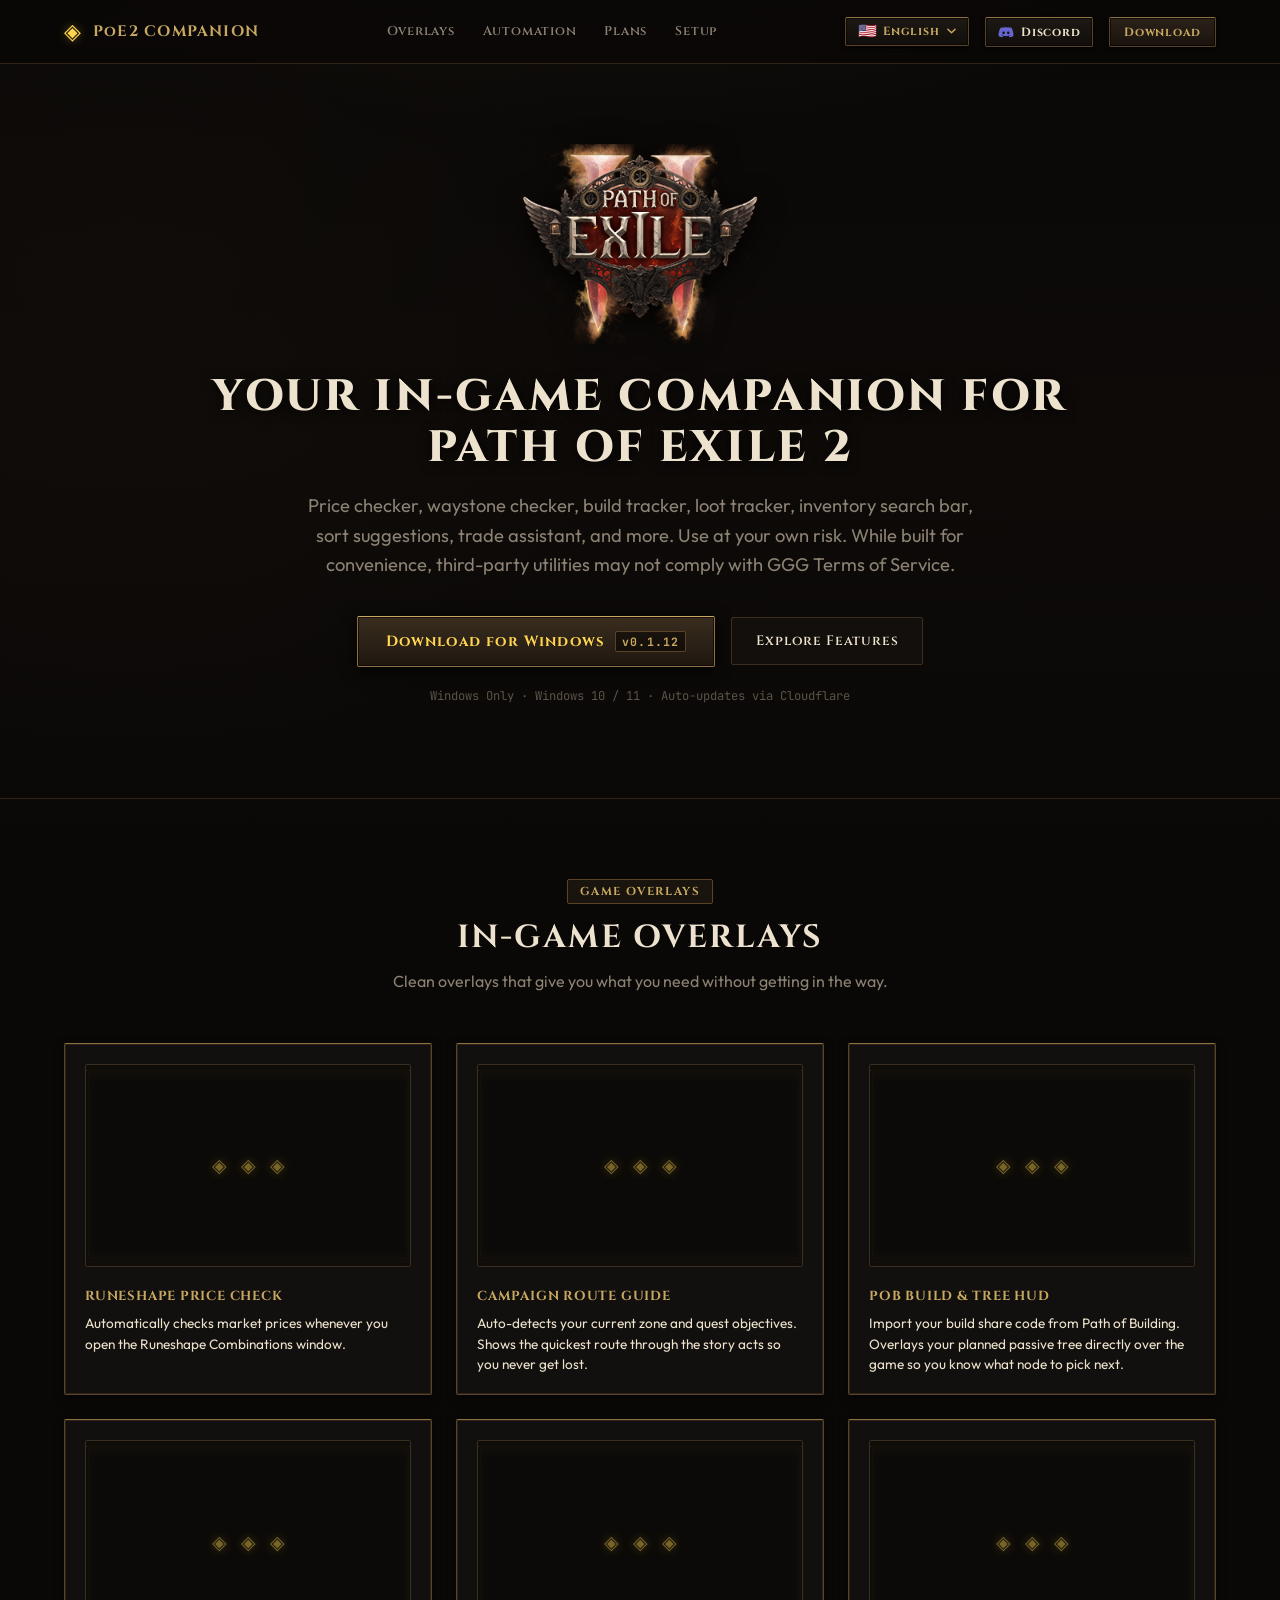
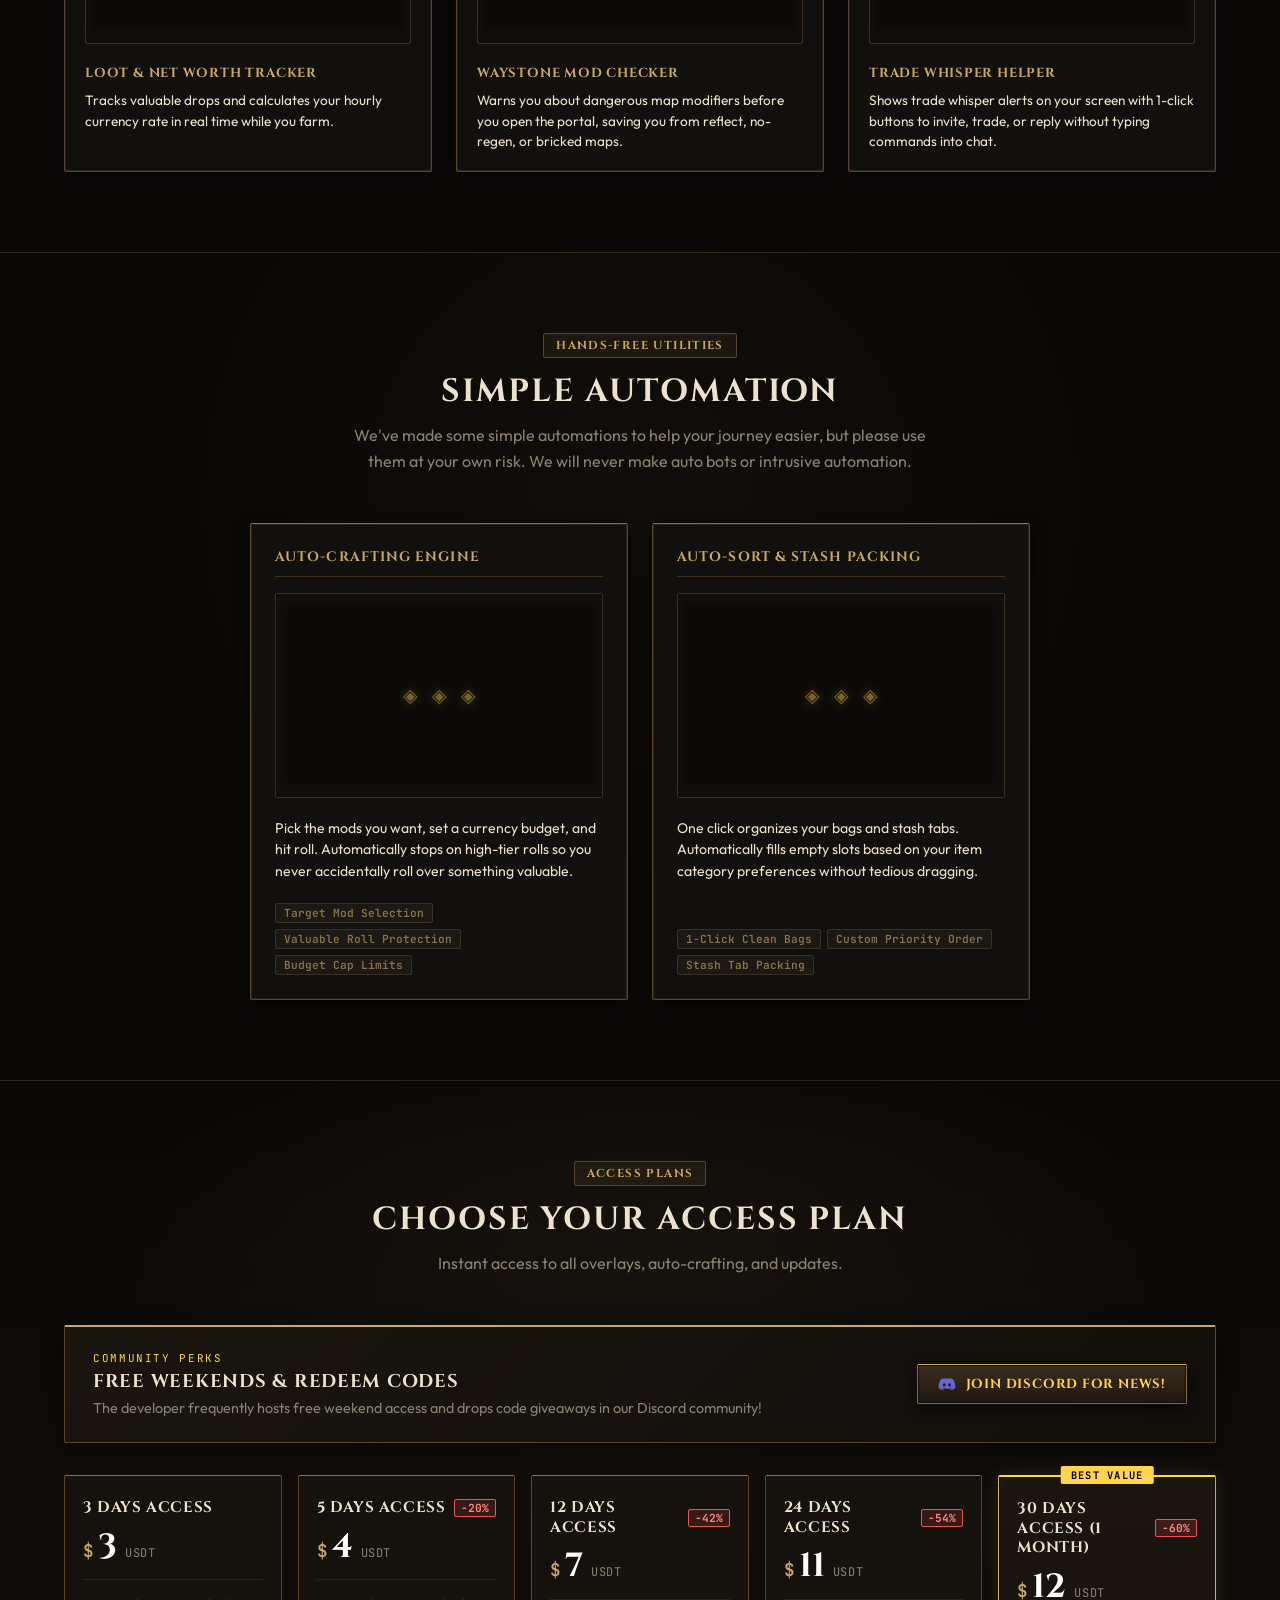
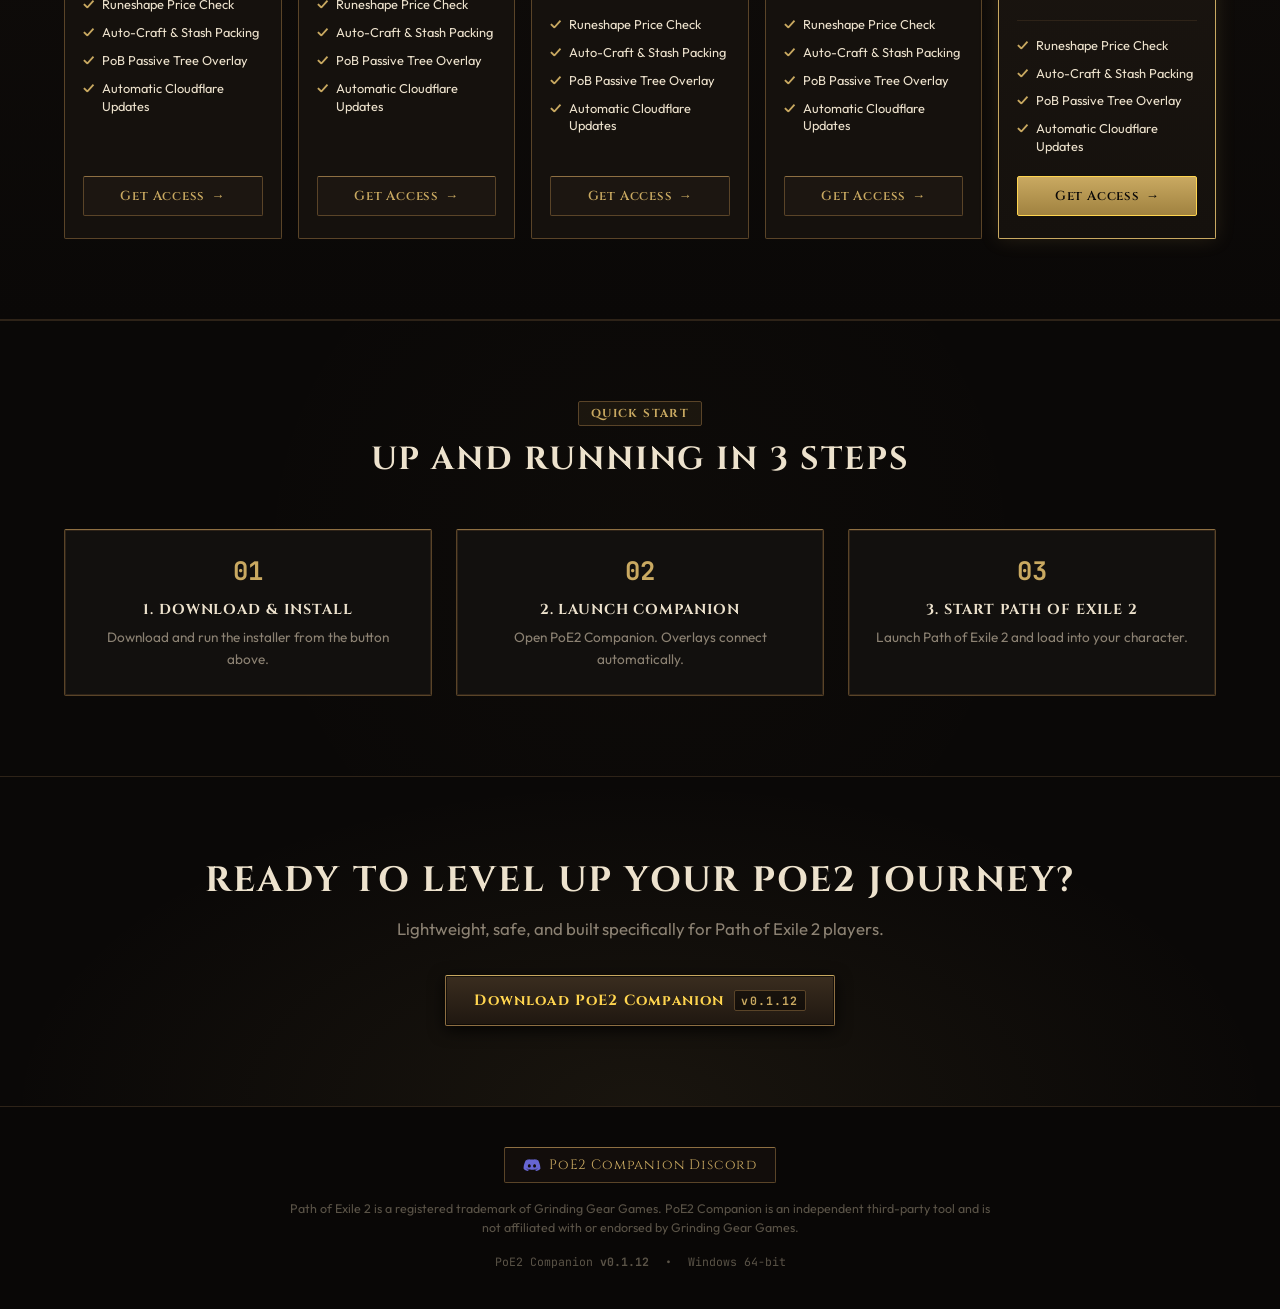
==== commit 27c6f97e: "refactor: swap quick start setup step 2 and step 3" ====
--- a/index.html
+++ b/index.html
@@ -556,15 +556,14 @@
 
         <div class="step-card">
           <div class="step-num">02</div>
-          <h3 class="step-title" data-i18n="howStep2Title">2. Start Path of Exile 2</h3>
-          <p class="step-desc" data-i18n="howStep2Desc">Launch Path of Exile 2 and load into your character.</p>
+          <h3 class="step-title" data-i18n="howStep2Title">2. Launch Companion</h3>
+          <p class="step-desc" data-i18n="howStep2Desc">Open PoE2 Companion. Overlays connect automatically.</p>
         </div>
 
         <div class="step-card">
           <div class="step-num">03</div>
-          <h3 class="step-title" data-i18n="howStep3Title">3. Launch Companion</h3>
-          <p class="step-desc" data-i18n="howStep3Desc">Open PoE2 Companion. Overlays connect automatically.
-          </p>
+          <h3 class="step-title" data-i18n="howStep3Title">3. Start Path of Exile 2</h3>
+          <p class="step-desc" data-i18n="howStep3Desc">Launch Path of Exile 2 and load into your character.</p>
         </div>
       </div>
     </div>
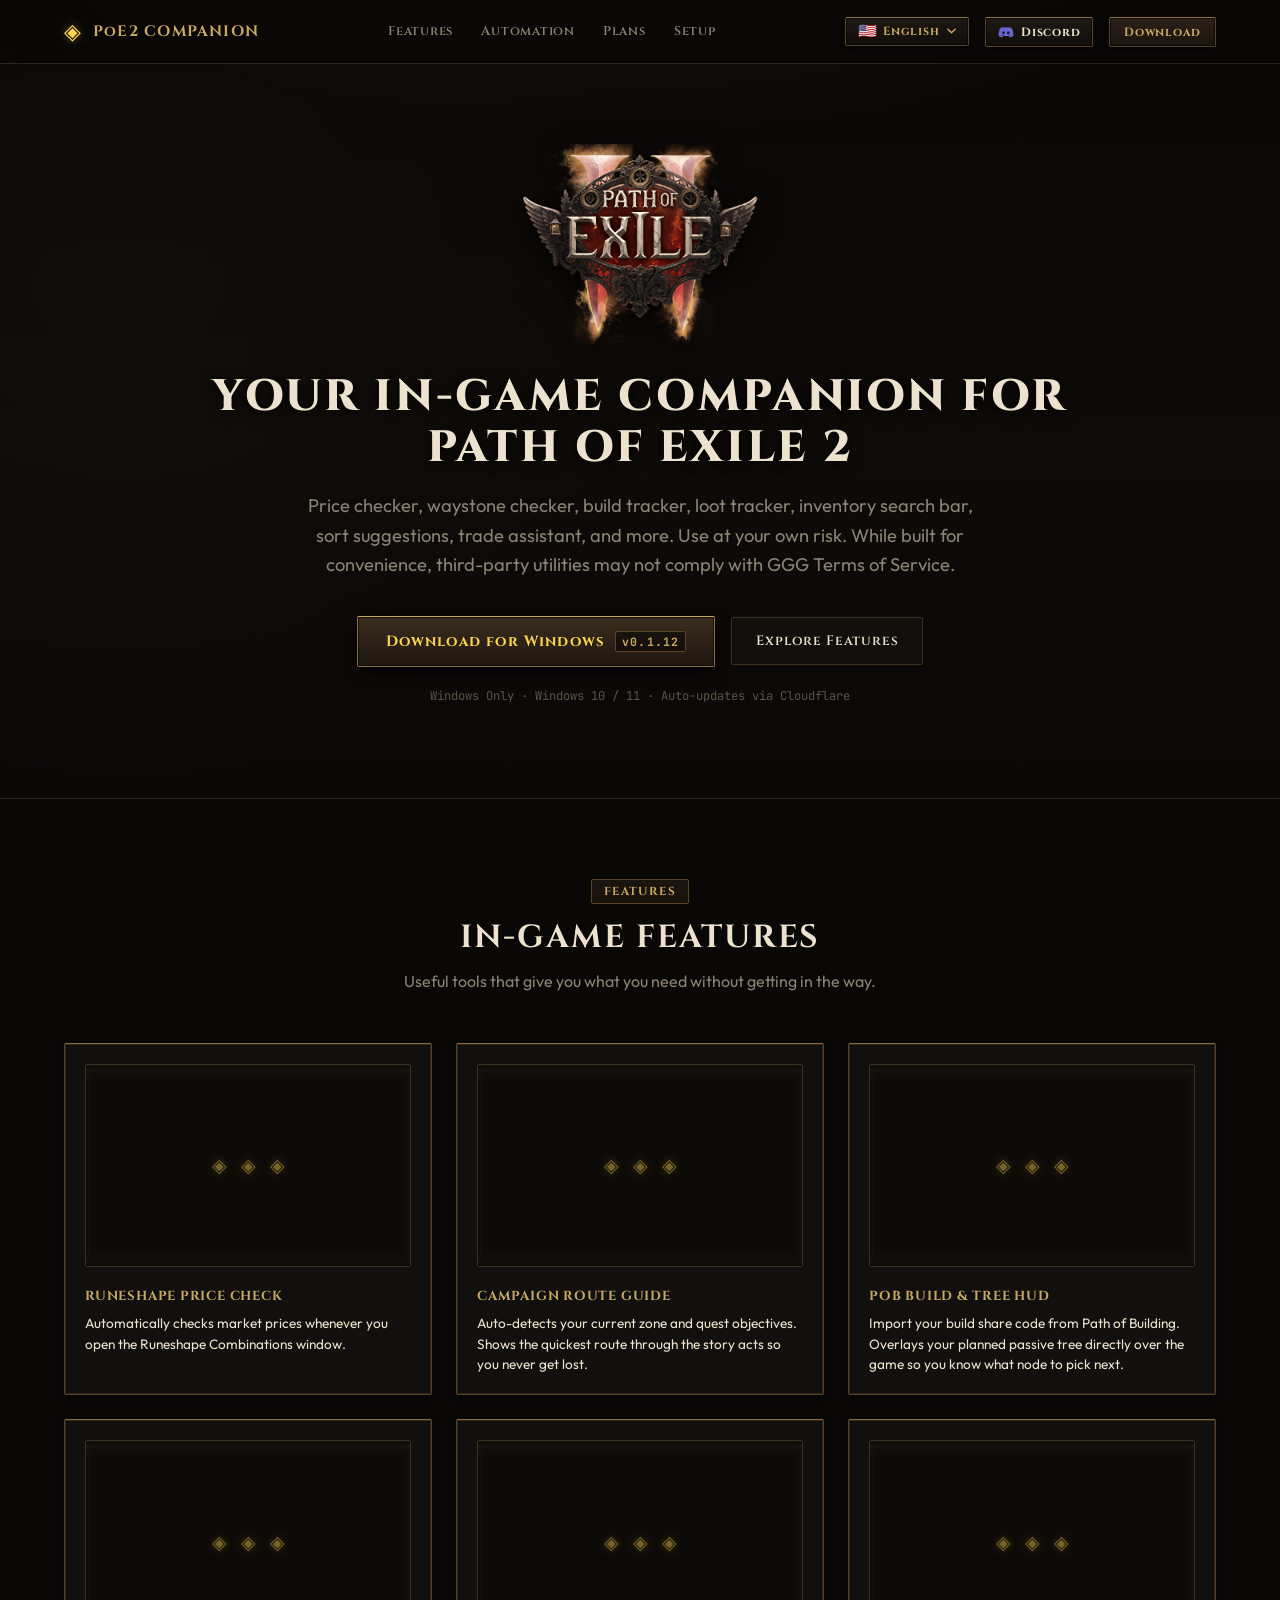
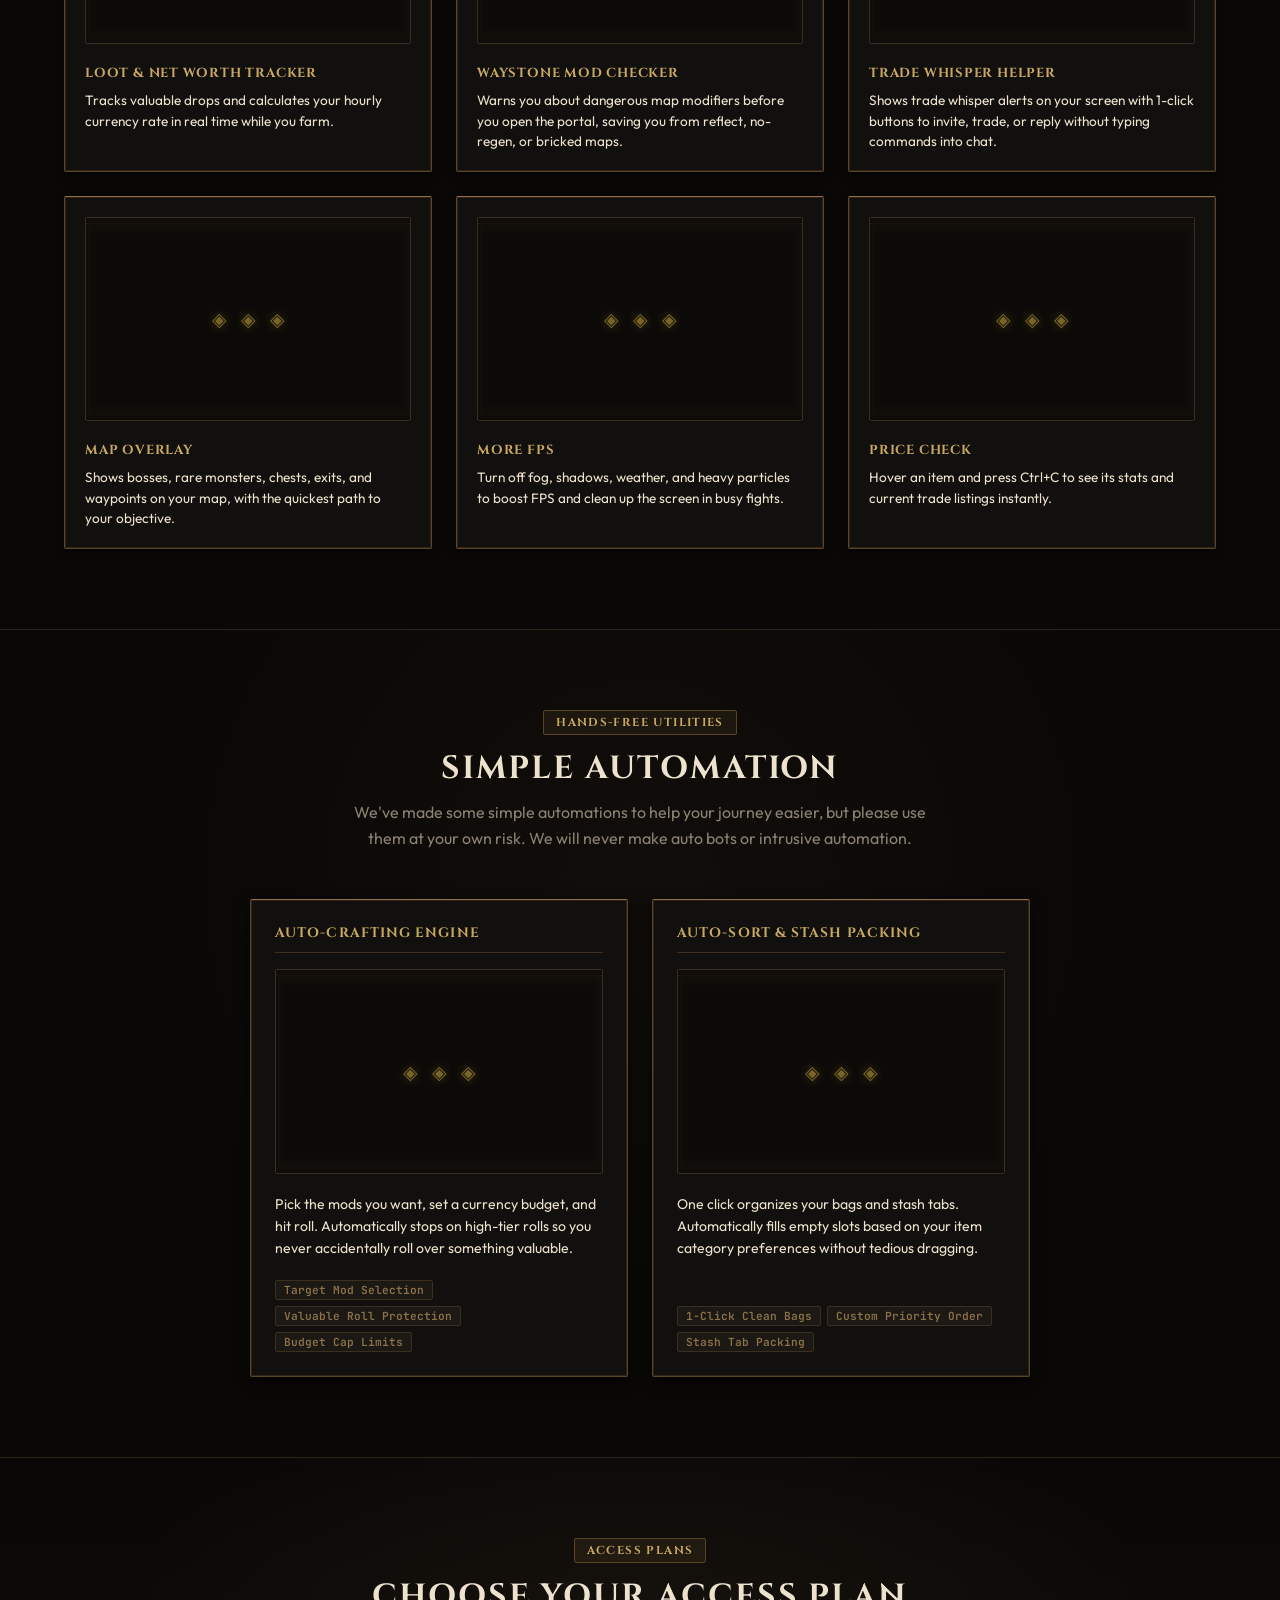
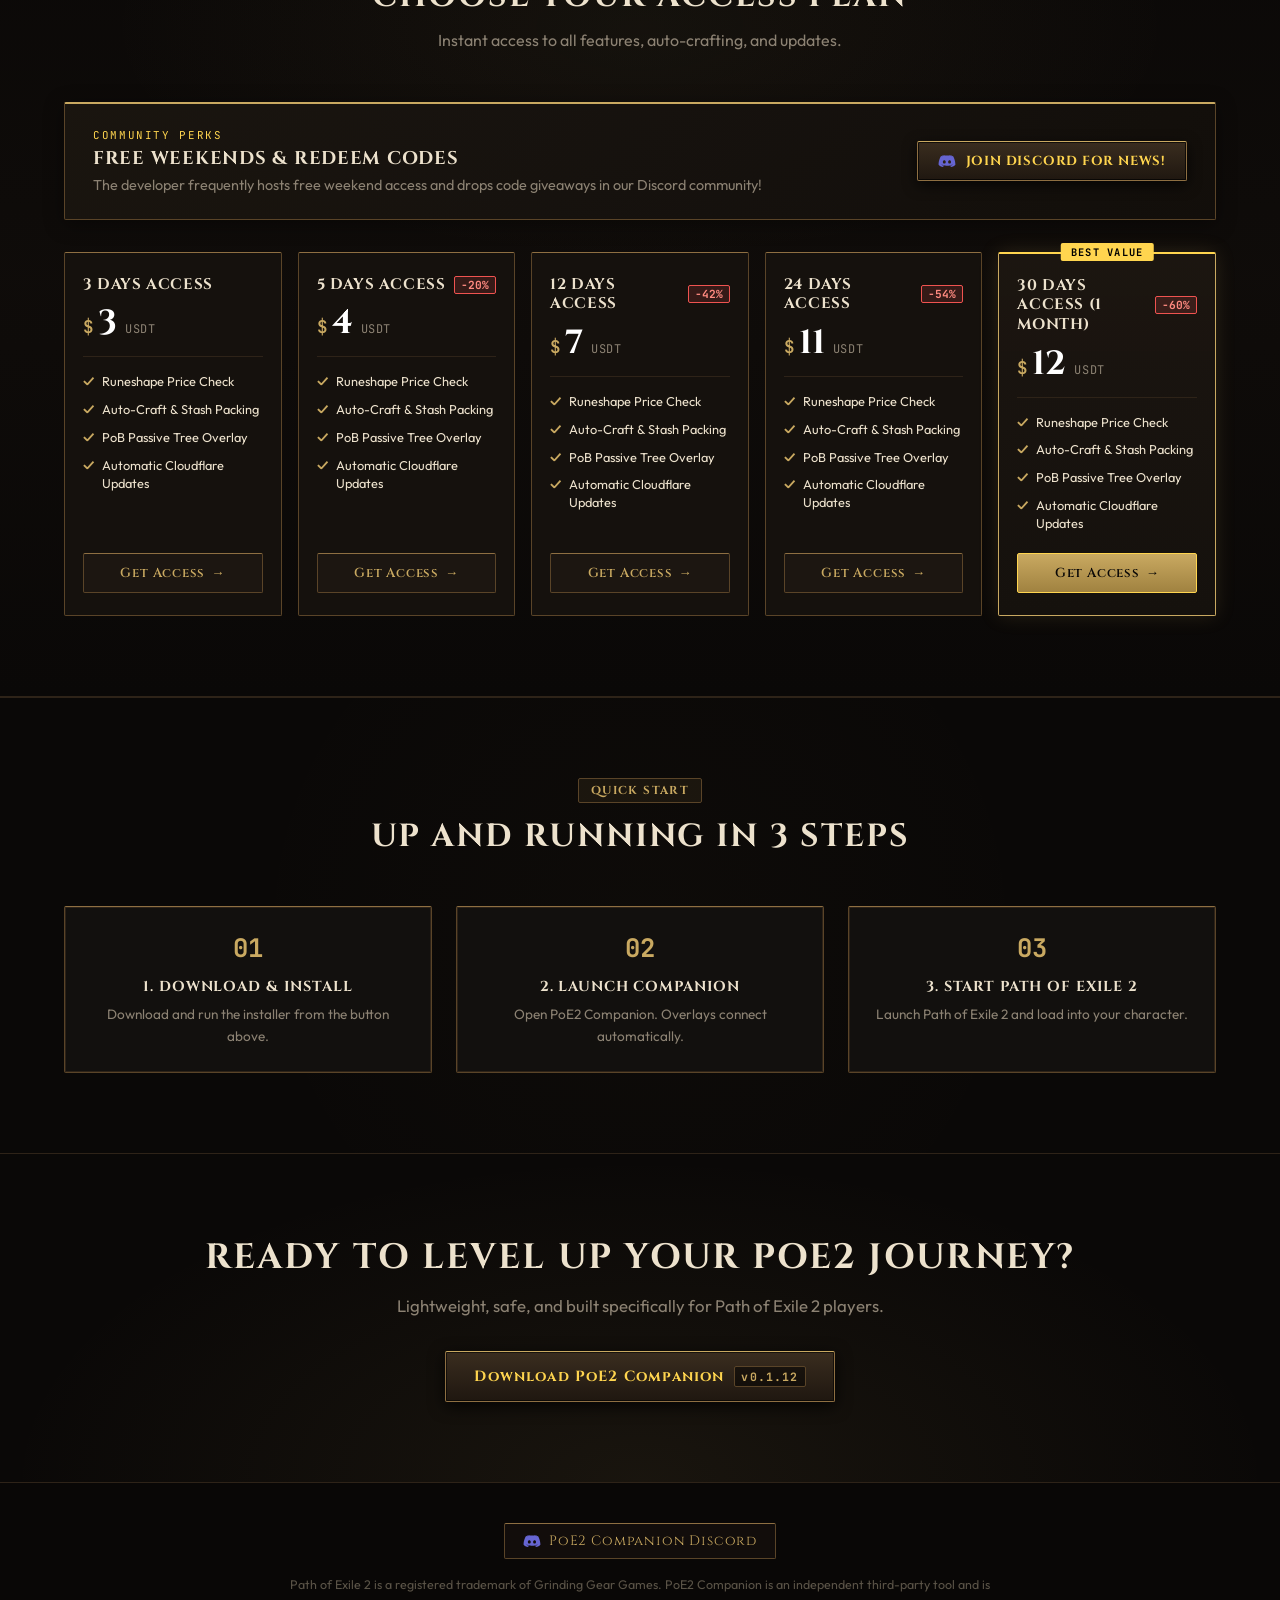
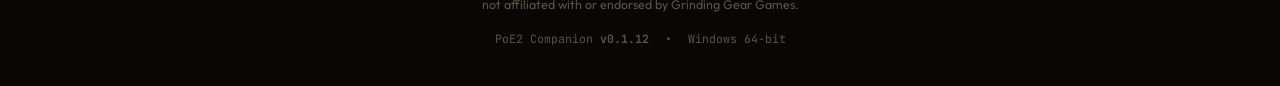
==== commit c82d0499: "features section" ====
--- a/index.html
+++ b/index.html
@@ -44,7 +44,7 @@
       </a>
 
       <div class="nav-links">
-        <a href="#overlays" class="nav-link" data-i18n="navOverlays">Overlays</a>
+        <a href="#features" class="nav-link" data-i18n="navFeatures">Features</a>
         <a href="#automation" class="nav-link" data-i18n="navAutomation">Automation</a>
         <a href="#pricing" class="nav-link" data-i18n="navPricing">Plans</a>
         <a href="#setup" class="nav-link" data-i18n="navHowItWorks">Setup</a>
@@ -157,7 +157,7 @@
           <span class="btn-version-pill app-version-badge">v0.1.12</span>
         </a>
 
-        <a href="#overlays" class="btn-secondary-lg">
+        <a href="#features" class="btn-secondary-lg">
           <span data-i18n="heroViewFeatures">Explore Features</span>
         </a>
       </div>
@@ -186,14 +186,14 @@
     </div>
   </header>
 
-  <!-- In-Game Overlays Section -->
-  <section class="overlays-section" id="overlays">
+  <!-- Features Section -->
+  <section class="overlays-section" id="features">
     <div class="container">
       <div class="section-header">
-        <span class="section-badge" data-i18n="overlaySectionBadge">GAME OVERLAYS</span>
-        <h2 class="section-title" data-i18n="overlaySectionTitle">In-Game Overlays</h2>
-        <p class="section-subtitle" data-i18n="overlaySectionSubtitle">
-          Clean overlays that give you what you need without getting in the way.
+        <span class="section-badge" data-i18n="featureSectionBadge">FEATURES</span>
+        <h2 class="section-title" data-i18n="featureSectionTitle">In-Game Features</h2>
+        <p class="section-subtitle" data-i18n="featureSectionSubtitle">
+          Useful tools that give you what you need without getting in the way.
         </p>
       </div>
 
@@ -283,6 +283,49 @@
           <p class="overlay-card-desc" data-i18n="tradeDesc">
             Shows trade whisper alerts on your screen with 1-click buttons to invite, trade, or reply without typing
             commands into chat.
+          </p>
+        </article>
+
+        <!-- Map Overlay -->
+        <article class="overlay-feature-card">
+          <div class="card-preview-slot overlay-preview-slot">
+            <video class="card-preview-video" poster="public/images/feature-radar.png" autoplay loop muted playsinline
+              preload="none">
+              <source src="https://poe2update.zonelyg.com/videos/feature-radar.mp4" type="video/mp4">
+            </video>
+          </div>
+          <h3 class="overlay-card-title" data-i18n="mapOverlayTitle">Map Overlay</h3>
+          <p class="overlay-card-desc" data-i18n="mapOverlayDesc">
+            Shows bosses, rare monsters, chests, exits, and waypoints on your map, with the quickest path to your
+            objective.
+          </p>
+        </article>
+
+        <!-- More FPS -->
+        <article class="overlay-feature-card">
+          <div class="card-preview-slot overlay-preview-slot">
+            <video class="card-preview-video" poster="public/images/hero-preview.png" autoplay loop muted playsinline
+              preload="none">
+              <source src="https://poe2update.zonelyg.com/videos/feature-performance.mp4" type="video/mp4">
+            </video>
+          </div>
+          <h3 class="overlay-card-title" data-i18n="fpsTitle">More FPS</h3>
+          <p class="overlay-card-desc" data-i18n="fpsDesc">
+            Turn off fog, shadows, weather, and heavy particles to boost FPS and clean up the screen in busy fights.
+          </p>
+        </article>
+
+        <!-- Price Check -->
+        <article class="overlay-feature-card">
+          <div class="card-preview-slot overlay-preview-slot">
+            <video class="card-preview-video" poster="public/images/feature-trade.png" autoplay loop muted playsinline
+              preload="none">
+              <source src="https://poe2update.zonelyg.com/videos/feature-price-check.mp4" type="video/mp4">
+            </video>
+          </div>
+          <h3 class="overlay-card-title" data-i18n="priceCheckTitle">Price Check</h3>
+          <p class="overlay-card-desc" data-i18n="priceCheckDesc">
+            Hover an item and press Ctrl+C to see its stats and current trade listings instantly.
           </p>
         </article>
       </div>
@@ -388,7 +431,7 @@
         <span class="section-badge" data-i18n="pricingSectionBadge">ACCESS PLANS</span>
         <h2 class="section-title" data-i18n="pricingSectionTitle">Choose Your Access Plan</h2>
         <p class="section-subtitle" data-i18n="pricingSectionSubtitle">
-          Instant access to all overlays, auto-crafting, and updates.
+          Instant access to all features, auto-crafting, and updates.
         </p>
       </div>
 
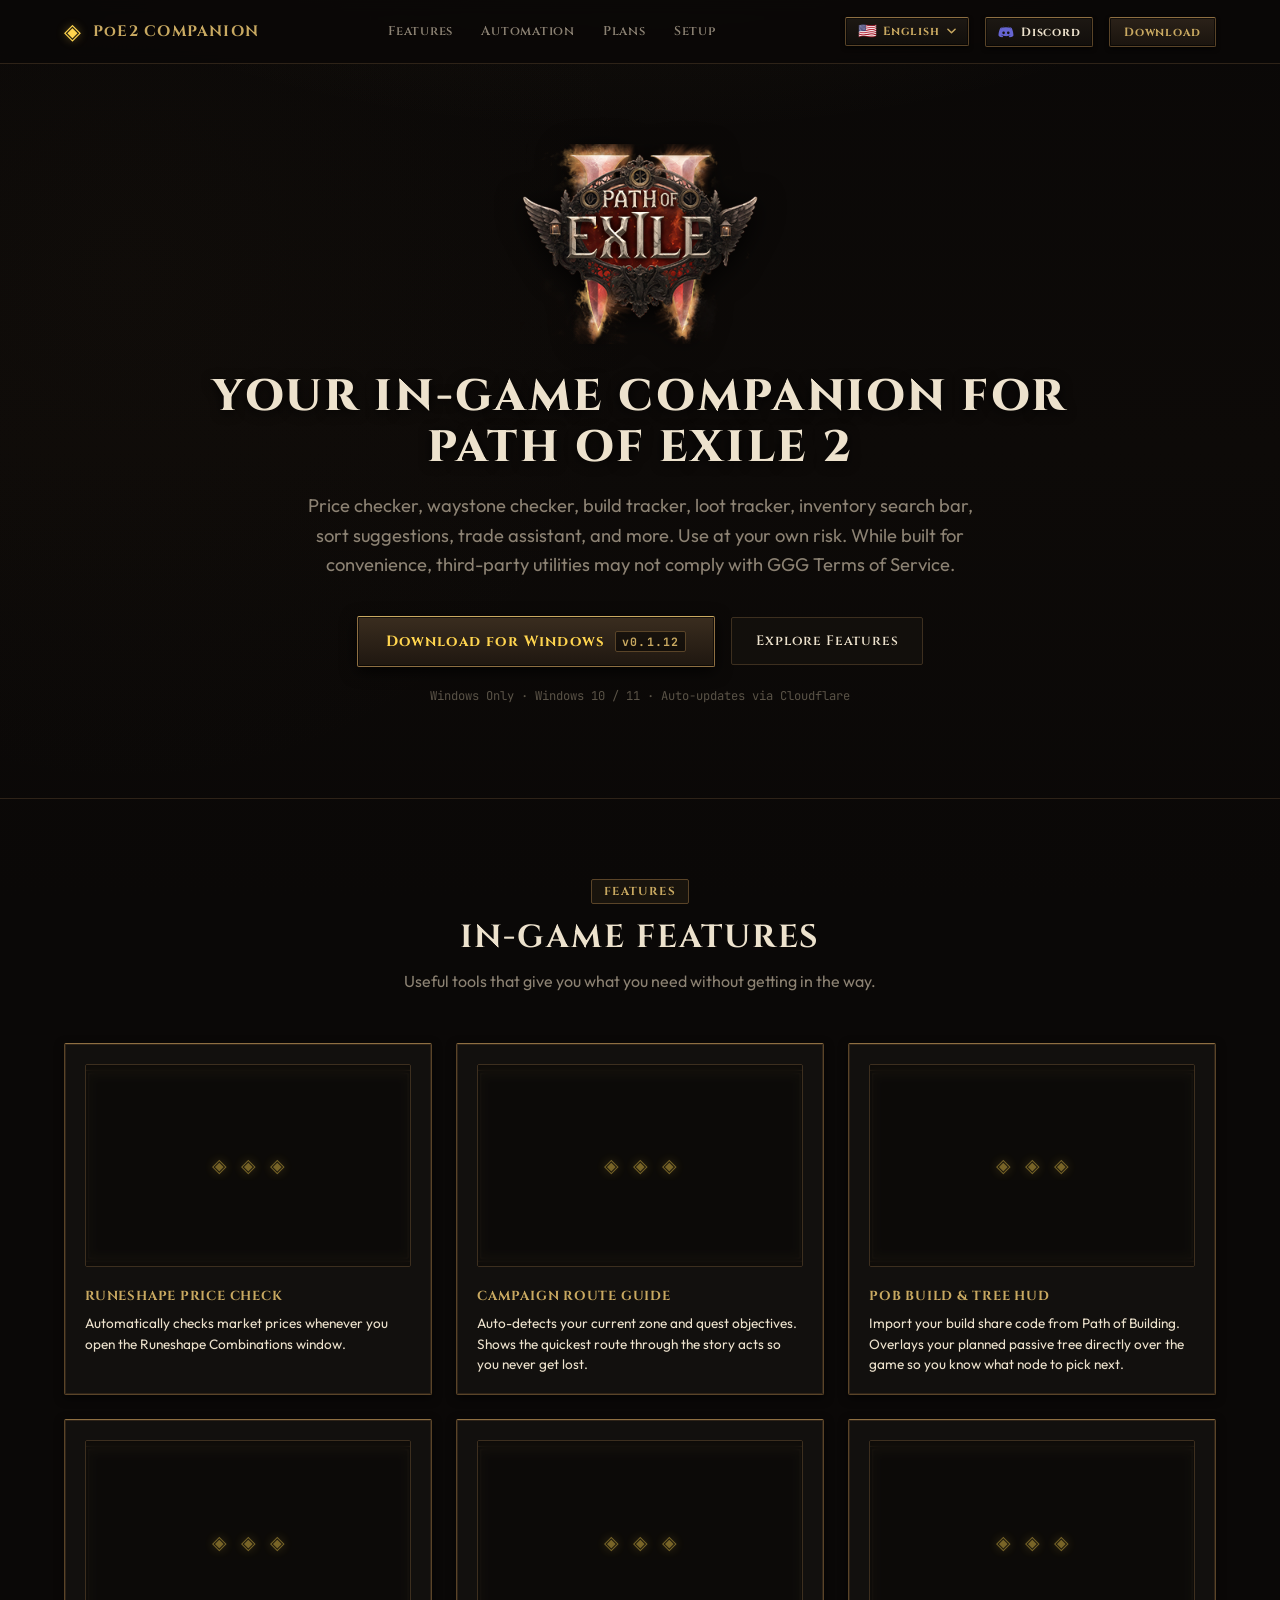
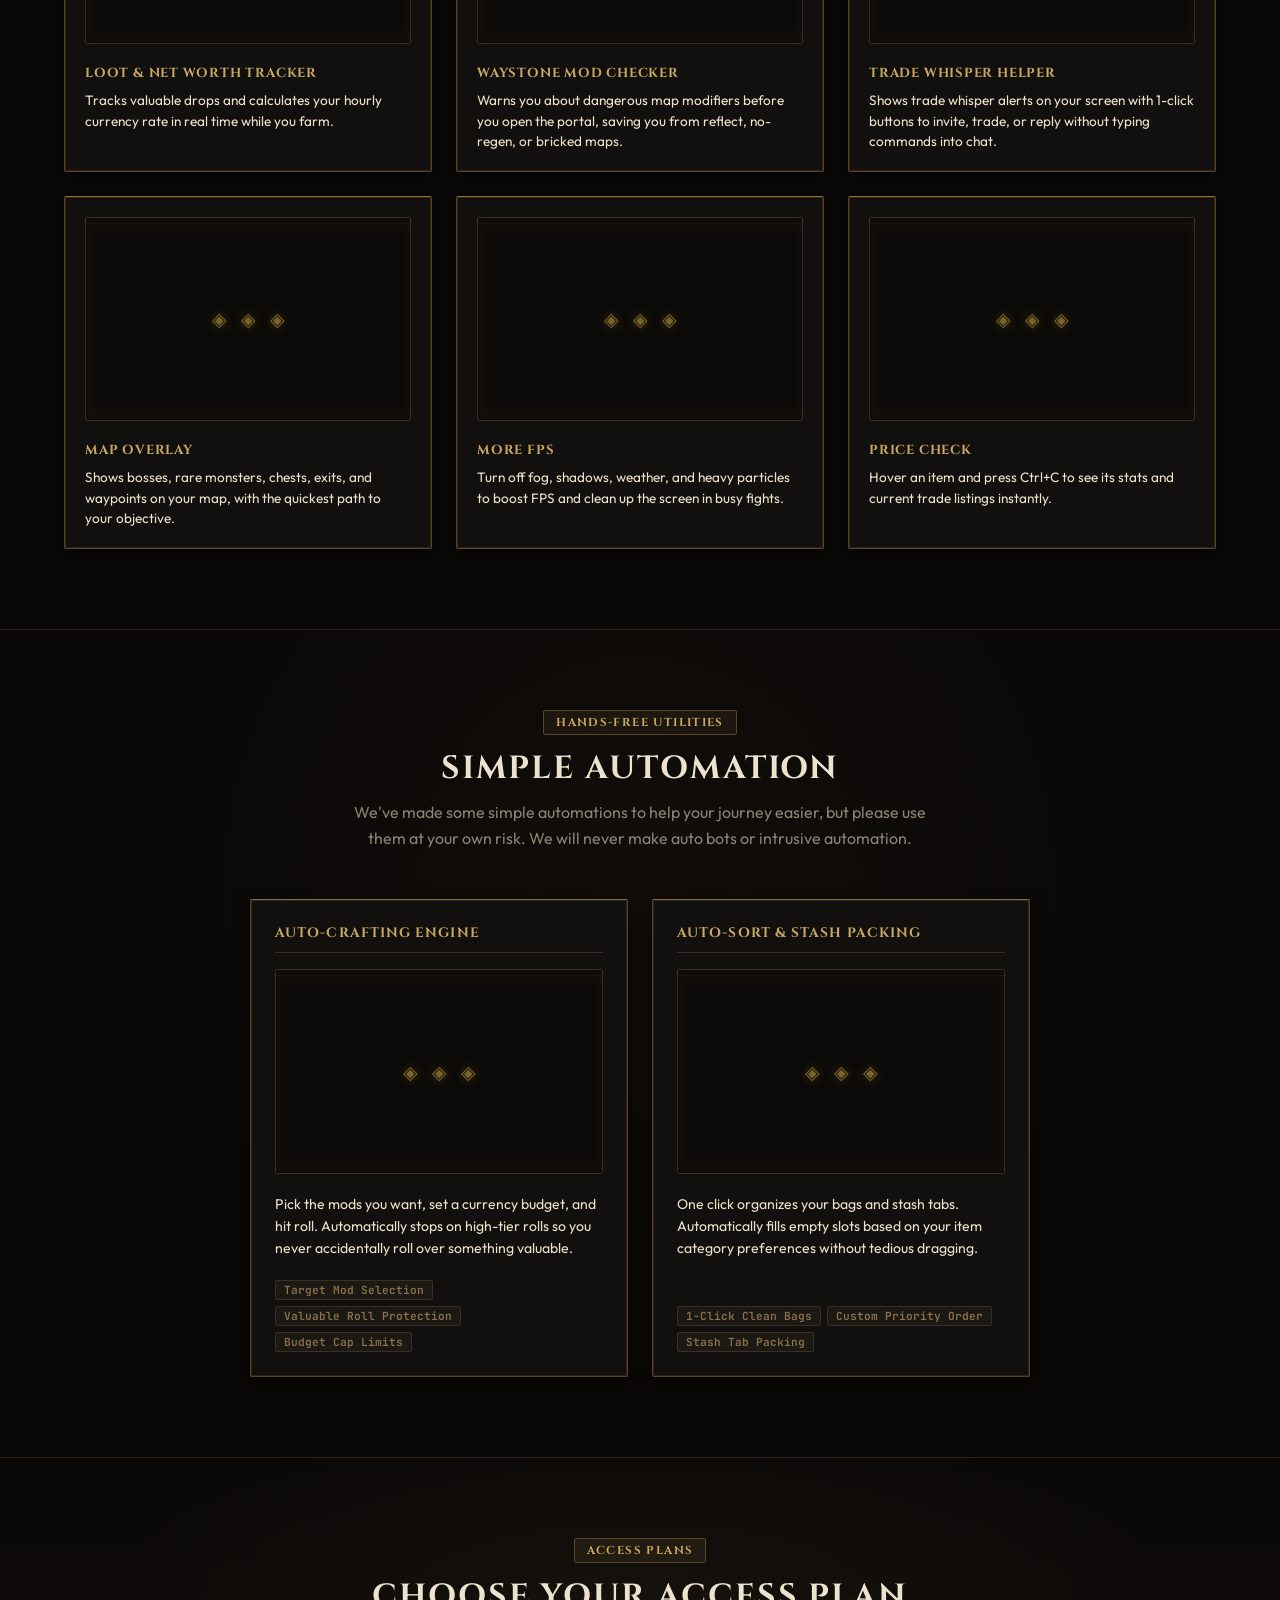
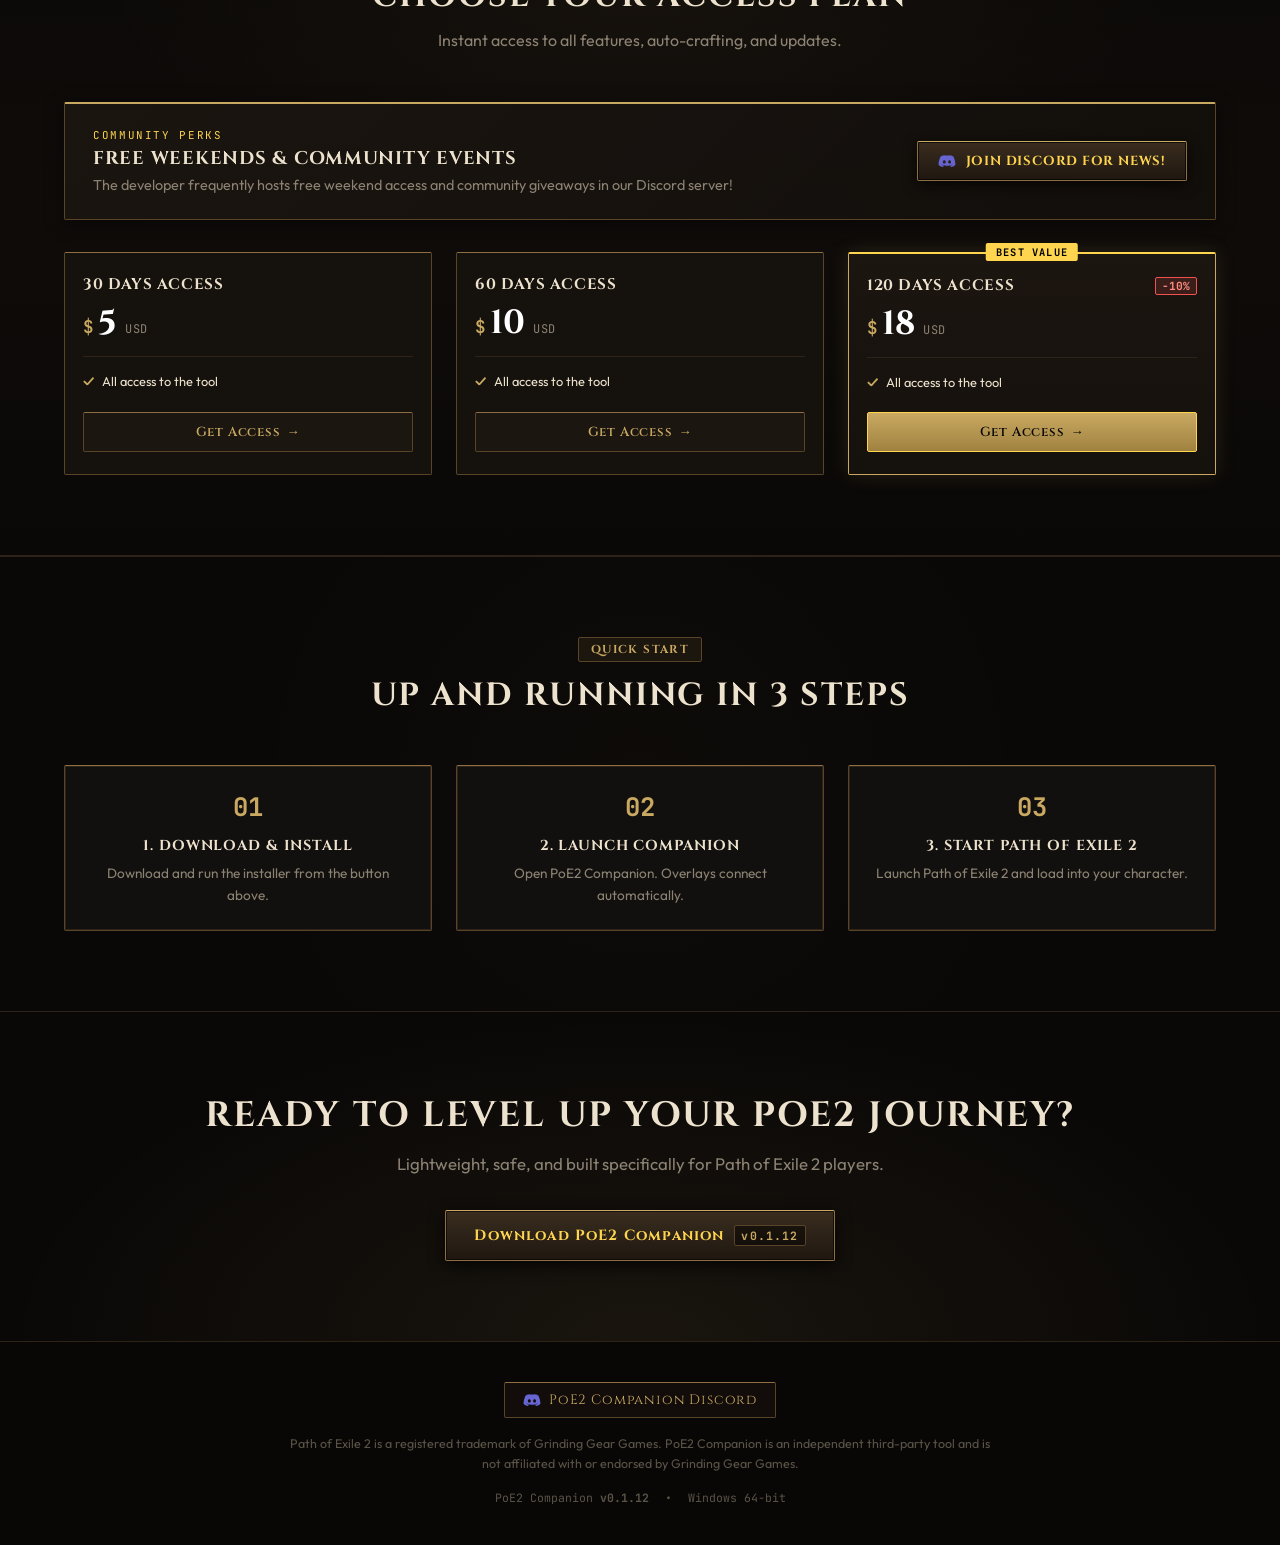
==== commit 51fb4ef7: "refactor: simplify plan card perks to a single line" ====
--- a/index.html
+++ b/index.html
@@ -439,9 +439,9 @@
       <div class="pricing-community-banner">
         <div class="pricing-community-content">
           <div class="community-banner-tag" data-i18n="pricingCommunityBadge">COMMUNITY PERKS</div>
-          <h3 class="community-banner-heading" data-i18n="pricingCommunityTitle">Free Weekends &amp; Redeem Codes</h3>
+          <h3 class="community-banner-heading" data-i18n="pricingCommunityTitle">Free Weekends &amp; Community Events</h3>
           <p class="community-banner-text" data-i18n="pricingCommunityDesc">
-            The developer frequently hosts free weekend access and drops code giveaways in our Discord community!
+            The developer frequently hosts free weekend access and community giveaways in our Discord server!
           </p>
         </div>
         <a href="https://discord.gg/yBhYEVyRgh" target="_blank" rel="noopener noreferrer" class="btn-discord-banner">
@@ -450,137 +450,77 @@
         </a>
       </div>
 
-      <!-- Dynamic Plans Container -->
+      <!-- Access Plans Container -->
       <div class="pricing-plans-wrapper" id="pricing-plans-wrapper">
         <div class="pricing-grid" id="pricing-grid">
-        <!-- 3 Days -->
-        <div class="pricing-card">
-          <div class="plan-header">
-            <div class="plan-title-row">
-              <h3 class="plan-name">3 Days Access</h3>
+          <!-- 30 Days -->
+          <div class="pricing-card">
+            <div class="plan-header">
+              <div class="plan-title-row">
+                <h3 class="plan-name" data-i18n="plan30Days">30 Days Access</h3>
+              </div>
+              <div class="plan-price-wrap">
+                <span class="plan-currency">$</span>
+                <span class="plan-price">5</span>
+                <span class="plan-crypto">USD</span>
+              </div>
             </div>
-            <div class="plan-price-wrap">
-              <span class="plan-currency">$</span>
-              <span class="plan-price">3</span>
-              <span class="plan-crypto">USDT</span>
+            <ul class="plan-perks">
+              <li><span class="perk-check">✓</span> <span data-i18n="planAllAccess">All access to the tool</span></li>
+            </ul>
+            <a href="https://zonelyg.com/services/sub-services/path_of_exile_2_companion_tool?item=6ad471e795870103e927d888" target="_blank" rel="noopener noreferrer" class="btn-plan-action">
+              <span data-i18n="planBuyBtn">Get Access</span>
+              <span class="plan-btn-arrow">→</span>
+            </a>
+          </div>
+
+          <!-- 60 Days -->
+          <div class="pricing-card">
+            <div class="plan-header">
+              <div class="plan-title-row">
+                <h3 class="plan-name" data-i18n="plan60Days">60 Days Access</h3>
+              </div>
+              <div class="plan-price-wrap">
+                <span class="plan-currency">$</span>
+                <span class="plan-price">10</span>
+                <span class="plan-crypto">USD</span>
+              </div>
             </div>
-          </div>
-          <ul class="plan-perks">
-            <li><span class="perk-check">✓</span> <span>Runeshape Price Check</span></li>
-            <li><span class="perk-check">✓</span> <span>Auto-Craft &amp; Stash Packing</span></li>
-            <li><span class="perk-check">✓</span> <span>PoB Passive Tree Overlay</span></li>
-            <li><span class="perk-check">✓</span> <span>Automatic Cloudflare Updates</span></li>
-          </ul>
-          <a href="https://discord.gg/yBhYEVyRgh" target="_blank" rel="noopener noreferrer" class="btn-plan-action">
-            <span data-i18n="planBuyBtn">Get Access</span>
-            <span class="plan-btn-arrow">→</span>
-          </a>
-        </div>
-
-        <!-- 5 Days -->
-        <div class="pricing-card">
-          <div class="plan-header">
-            <div class="plan-title-row">
-              <h3 class="plan-name">5 Days Access</h3>
-              <span class="plan-discount-badge">-20%</span>
+            <ul class="plan-perks">
+              <li><span class="perk-check">✓</span> <span data-i18n="planAllAccess">All access to the tool</span></li>
+            </ul>
+            <a href="https://zonelyg.com/services/sub-services/path_of_exile_2_companion_tool?item=6ad4723cba37c42add4f62ac" target="_blank" rel="noopener noreferrer" class="btn-plan-action">
+              <span data-i18n="planBuyBtn">Get Access</span>
+              <span class="plan-btn-arrow">→</span>
+            </a>
+          </div>
+
+          <!-- 120 Days (Highlight / Best Value) -->
+          <div class="pricing-card pricing-card-highlight">
+            <div class="plan-best-badge" data-i18n="planPopularBadge">BEST VALUE</div>
+            <div class="plan-header">
+              <div class="plan-title-row">
+                <h3 class="plan-name" data-i18n="plan120Days">120 Days Access</h3>
+                <span class="plan-discount-badge">-10%</span>
+              </div>
+              <div class="plan-price-wrap">
+                <span class="plan-currency">$</span>
+                <span class="plan-price">18</span>
+                <span class="plan-crypto">USD</span>
+              </div>
             </div>
-            <div class="plan-price-wrap">
-              <span class="plan-currency">$</span>
-              <span class="plan-price">4</span>
-              <span class="plan-crypto">USDT</span>
-            </div>
-          </div>
-          <ul class="plan-perks">
-            <li><span class="perk-check">✓</span> <span>Runeshape Price Check</span></li>
-            <li><span class="perk-check">✓</span> <span>Auto-Craft &amp; Stash Packing</span></li>
-            <li><span class="perk-check">✓</span> <span>PoB Passive Tree Overlay</span></li>
-            <li><span class="perk-check">✓</span> <span>Automatic Cloudflare Updates</span></li>
-          </ul>
-          <a href="https://discord.gg/yBhYEVyRgh" target="_blank" rel="noopener noreferrer" class="btn-plan-action">
-            <span data-i18n="planBuyBtn">Get Access</span>
-            <span class="plan-btn-arrow">→</span>
-          </a>
-        </div>
-
-        <!-- 12 Days -->
-        <div class="pricing-card">
-          <div class="plan-header">
-            <div class="plan-title-row">
-              <h3 class="plan-name">12 Days Access</h3>
-              <span class="plan-discount-badge">-42%</span>
-            </div>
-            <div class="plan-price-wrap">
-              <span class="plan-currency">$</span>
-              <span class="plan-price">7</span>
-              <span class="plan-crypto">USDT</span>
-            </div>
-          </div>
-          <ul class="plan-perks">
-            <li><span class="perk-check">✓</span> <span>Runeshape Price Check</span></li>
-            <li><span class="perk-check">✓</span> <span>Auto-Craft &amp; Stash Packing</span></li>
-            <li><span class="perk-check">✓</span> <span>PoB Passive Tree Overlay</span></li>
-            <li><span class="perk-check">✓</span> <span>Automatic Cloudflare Updates</span></li>
-          </ul>
-          <a href="https://discord.gg/yBhYEVyRgh" target="_blank" rel="noopener noreferrer" class="btn-plan-action">
-            <span data-i18n="planBuyBtn">Get Access</span>
-            <span class="plan-btn-arrow">→</span>
-          </a>
-        </div>
-
-        <!-- 24 Days -->
-        <div class="pricing-card">
-          <div class="plan-header">
-            <div class="plan-title-row">
-              <h3 class="plan-name">24 Days Access</h3>
-              <span class="plan-discount-badge">-54%</span>
-            </div>
-            <div class="plan-price-wrap">
-              <span class="plan-currency">$</span>
-              <span class="plan-price">11</span>
-              <span class="plan-crypto">USDT</span>
-            </div>
-          </div>
-          <ul class="plan-perks">
-            <li><span class="perk-check">✓</span> <span>Runeshape Price Check</span></li>
-            <li><span class="perk-check">✓</span> <span>Auto-Craft &amp; Stash Packing</span></li>
-            <li><span class="perk-check">✓</span> <span>PoB Passive Tree Overlay</span></li>
-            <li><span class="perk-check">✓</span> <span>Automatic Cloudflare Updates</span></li>
-          </ul>
-          <a href="https://discord.gg/yBhYEVyRgh" target="_blank" rel="noopener noreferrer" class="btn-plan-action">
-            <span data-i18n="planBuyBtn">Get Access</span>
-            <span class="plan-btn-arrow">→</span>
-          </a>
-        </div>
-
-        <!-- 30 Days (Highlight / Best Value) -->
-        <div class="pricing-card pricing-card-highlight">
-          <div class="plan-best-badge" data-i18n="planPopularBadge">BEST VALUE</div>
-          <div class="plan-header">
-            <div class="plan-title-row">
-              <h3 class="plan-name">30 Days Access (1 Month)</h3>
-              <span class="plan-discount-badge">-60%</span>
-            </div>
-            <div class="plan-price-wrap">
-              <span class="plan-currency">$</span>
-              <span class="plan-price">12</span>
-              <span class="plan-crypto">USDT</span>
-            </div>
-          </div>
-          <ul class="plan-perks">
-            <li><span class="perk-check">✓</span> <span>Runeshape Price Check</span></li>
-            <li><span class="perk-check">✓</span> <span>Auto-Craft &amp; Stash Packing</span></li>
-            <li><span class="perk-check">✓</span> <span>PoB Passive Tree Overlay</span></li>
-            <li><span class="perk-check">✓</span> <span>Automatic Cloudflare Updates</span></li>
-          </ul>
-          <a href="https://discord.gg/yBhYEVyRgh" target="_blank" rel="noopener noreferrer" class="btn-plan-action">
-            <span data-i18n="planBuyBtn">Get Access</span>
-            <span class="plan-btn-arrow">→</span>
-          </a>
-        </div>
-      </div>
-    </div>
-  </div>
-</section>
+            <ul class="plan-perks">
+              <li><span class="perk-check">✓</span> <span data-i18n="planAllAccess">All access to the tool</span></li>
+            </ul>
+            <a href="https://zonelyg.com/services/sub-services/path_of_exile_2_companion_tool?item=6ad4725295870103e927d9bc" target="_blank" rel="noopener noreferrer" class="btn-plan-action">
+              <span data-i18n="planBuyBtn">Get Access</span>
+              <span class="plan-btn-arrow">→</span>
+            </a>
+          </div>
+        </div>
+      </div>
+    </div>
+  </section>
 
   <!-- Quick Setup Section -->
   <section class="how-section" id="setup">
--- a/styles.css
+++ b/styles.css
@@ -1260,8 +1260,8 @@
 
 .pricing-grid {
   display: grid;
-  grid-template-columns: repeat(5, 1fr);
-  gap: 16px;
+  grid-template-columns: repeat(3, 1fr);
+  gap: 24px;
 }
 
 .pricing-card {
@@ -1450,11 +1450,6 @@
 /* ==========================================================================
    Responsive Breakpoints
    ========================================================================== */
-@media (max-width: 1100px) {
-  .pricing-grid {
-    grid-template-columns: repeat(3, 1fr);
-  }
-}
 
 @media (max-width: 992px) {
   .automation-grid,
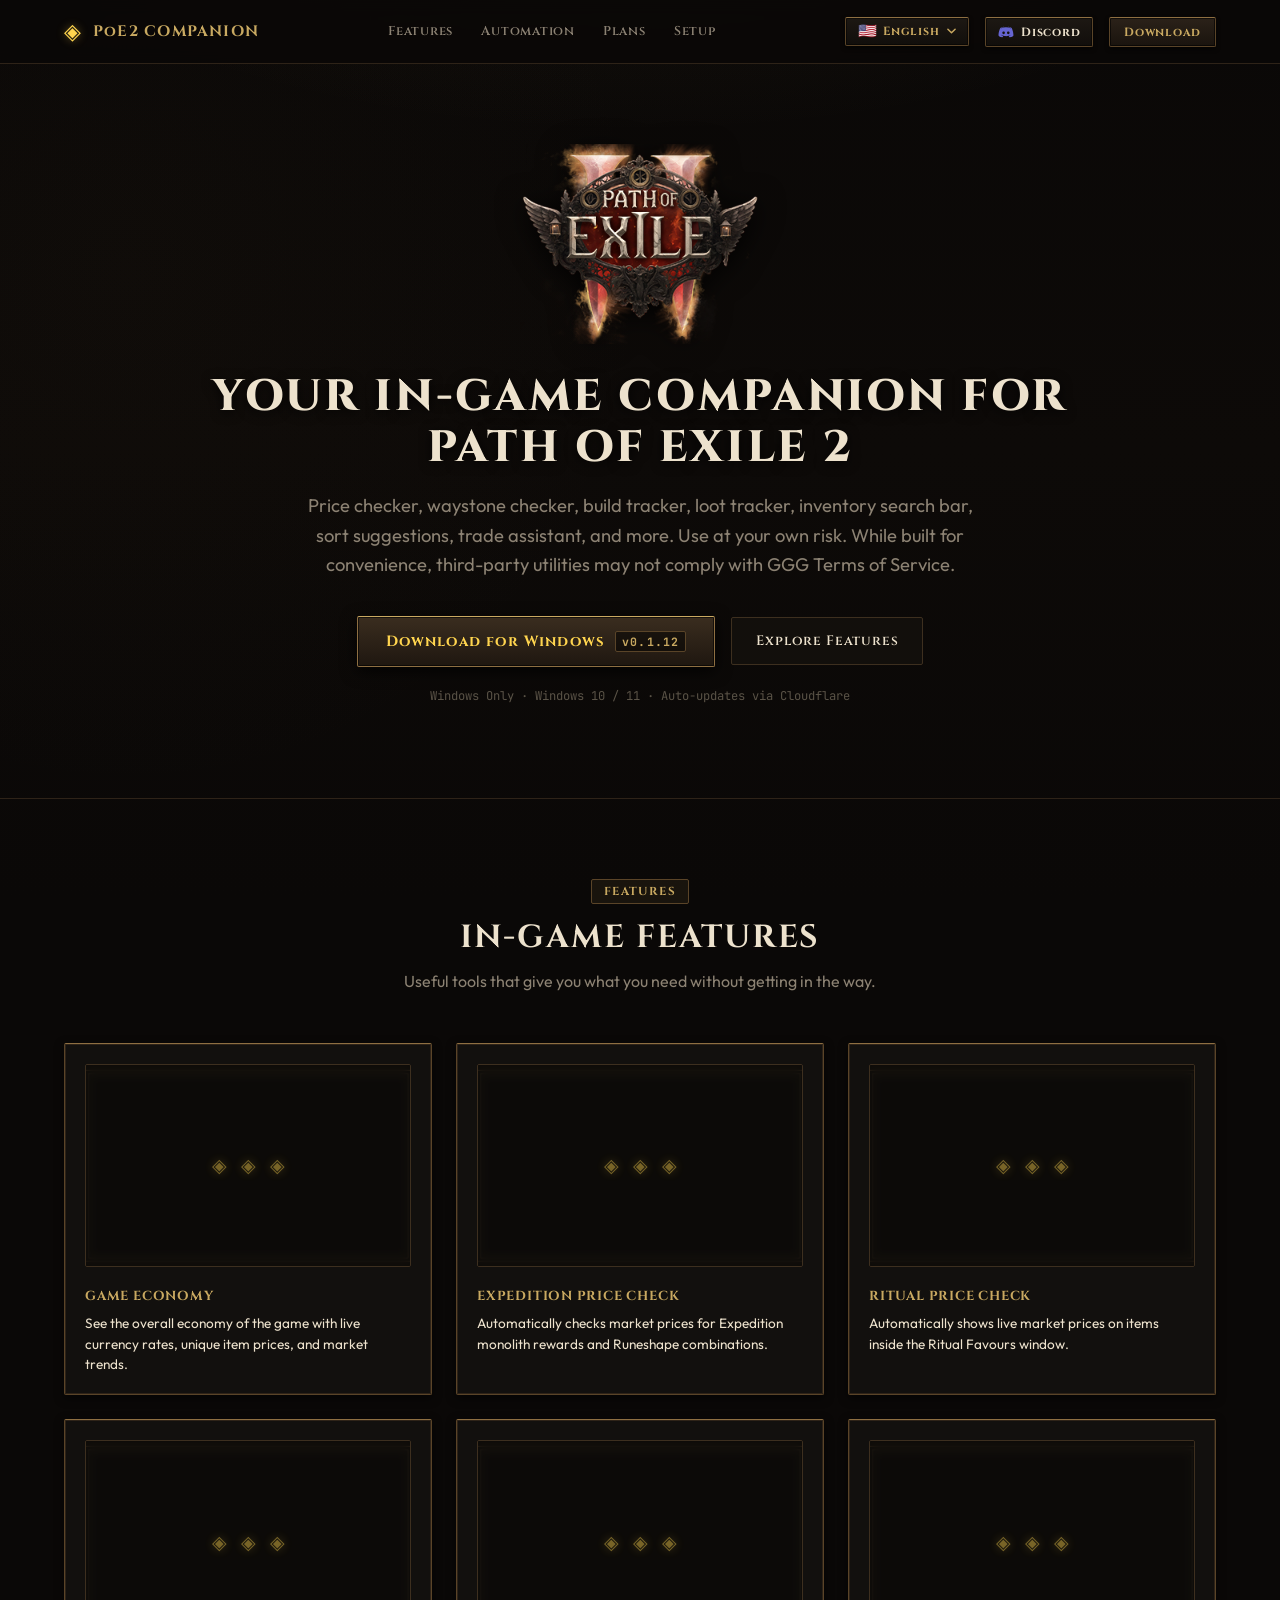
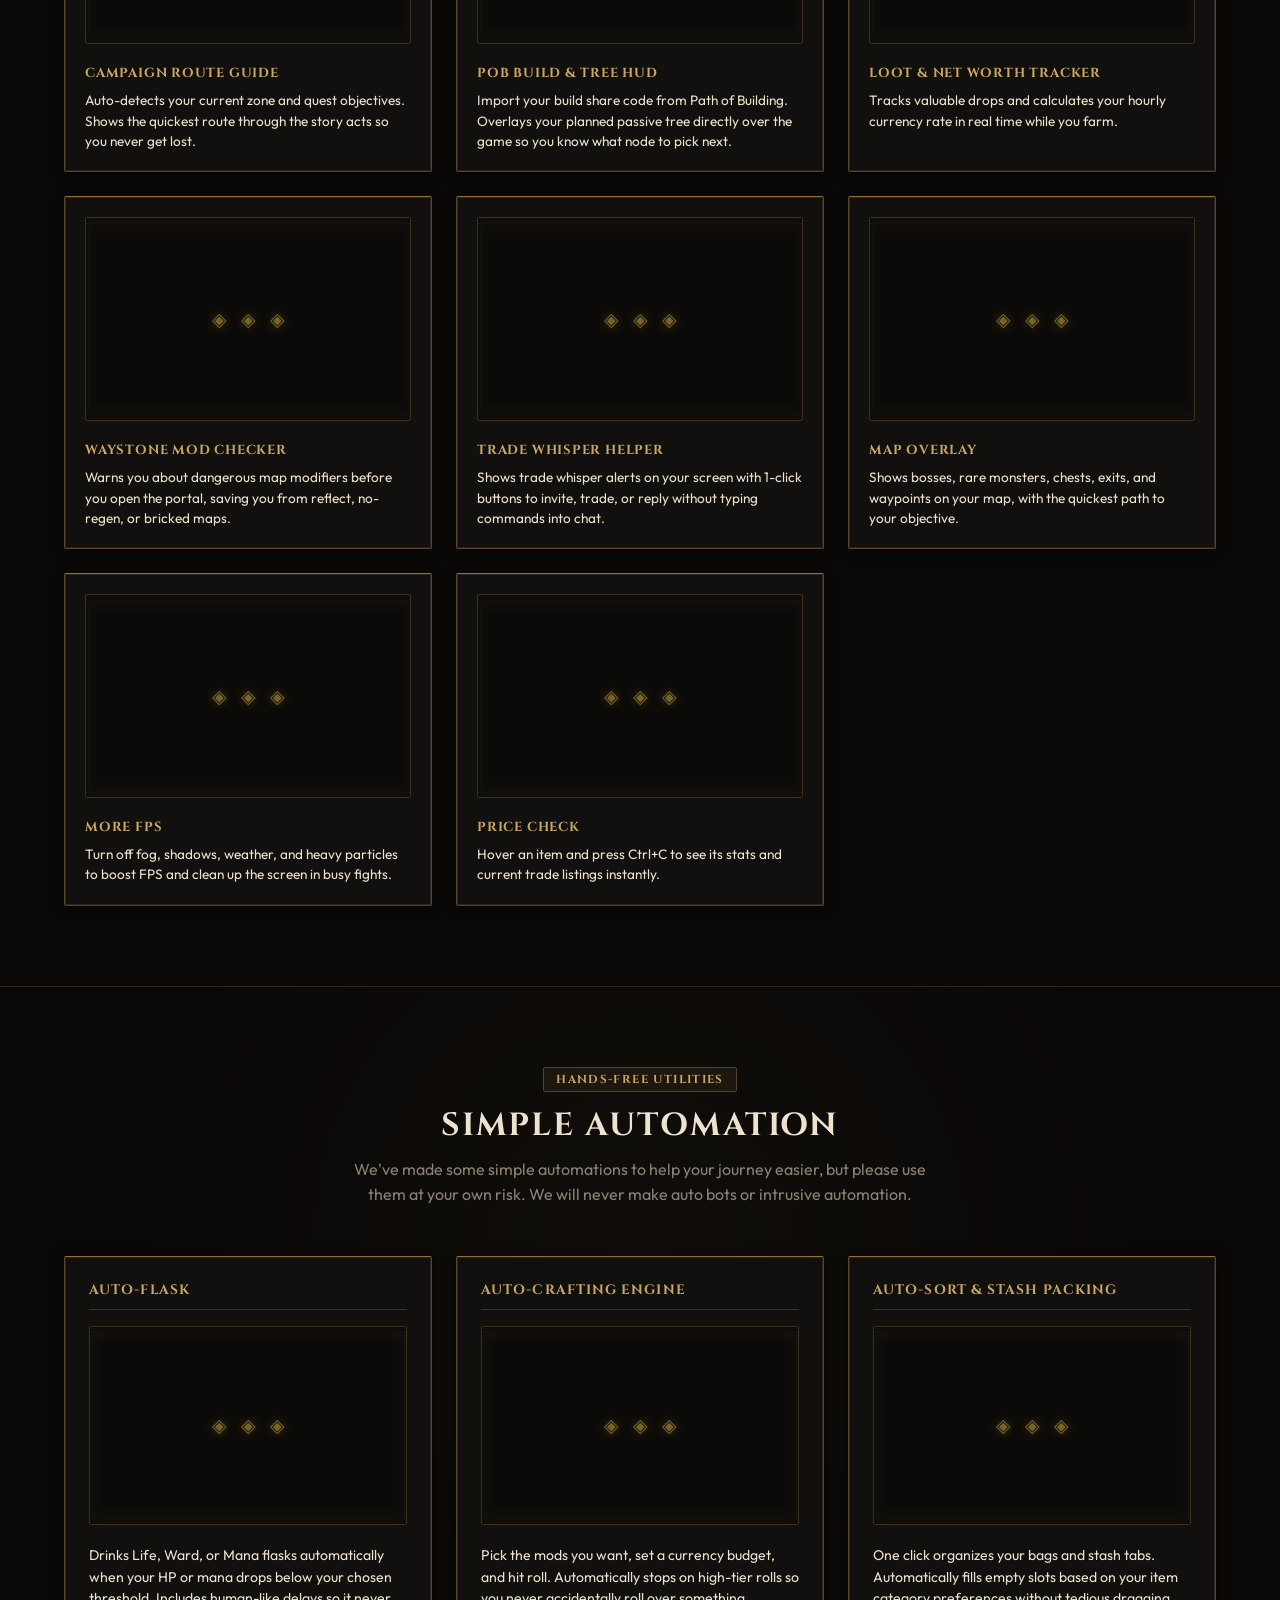
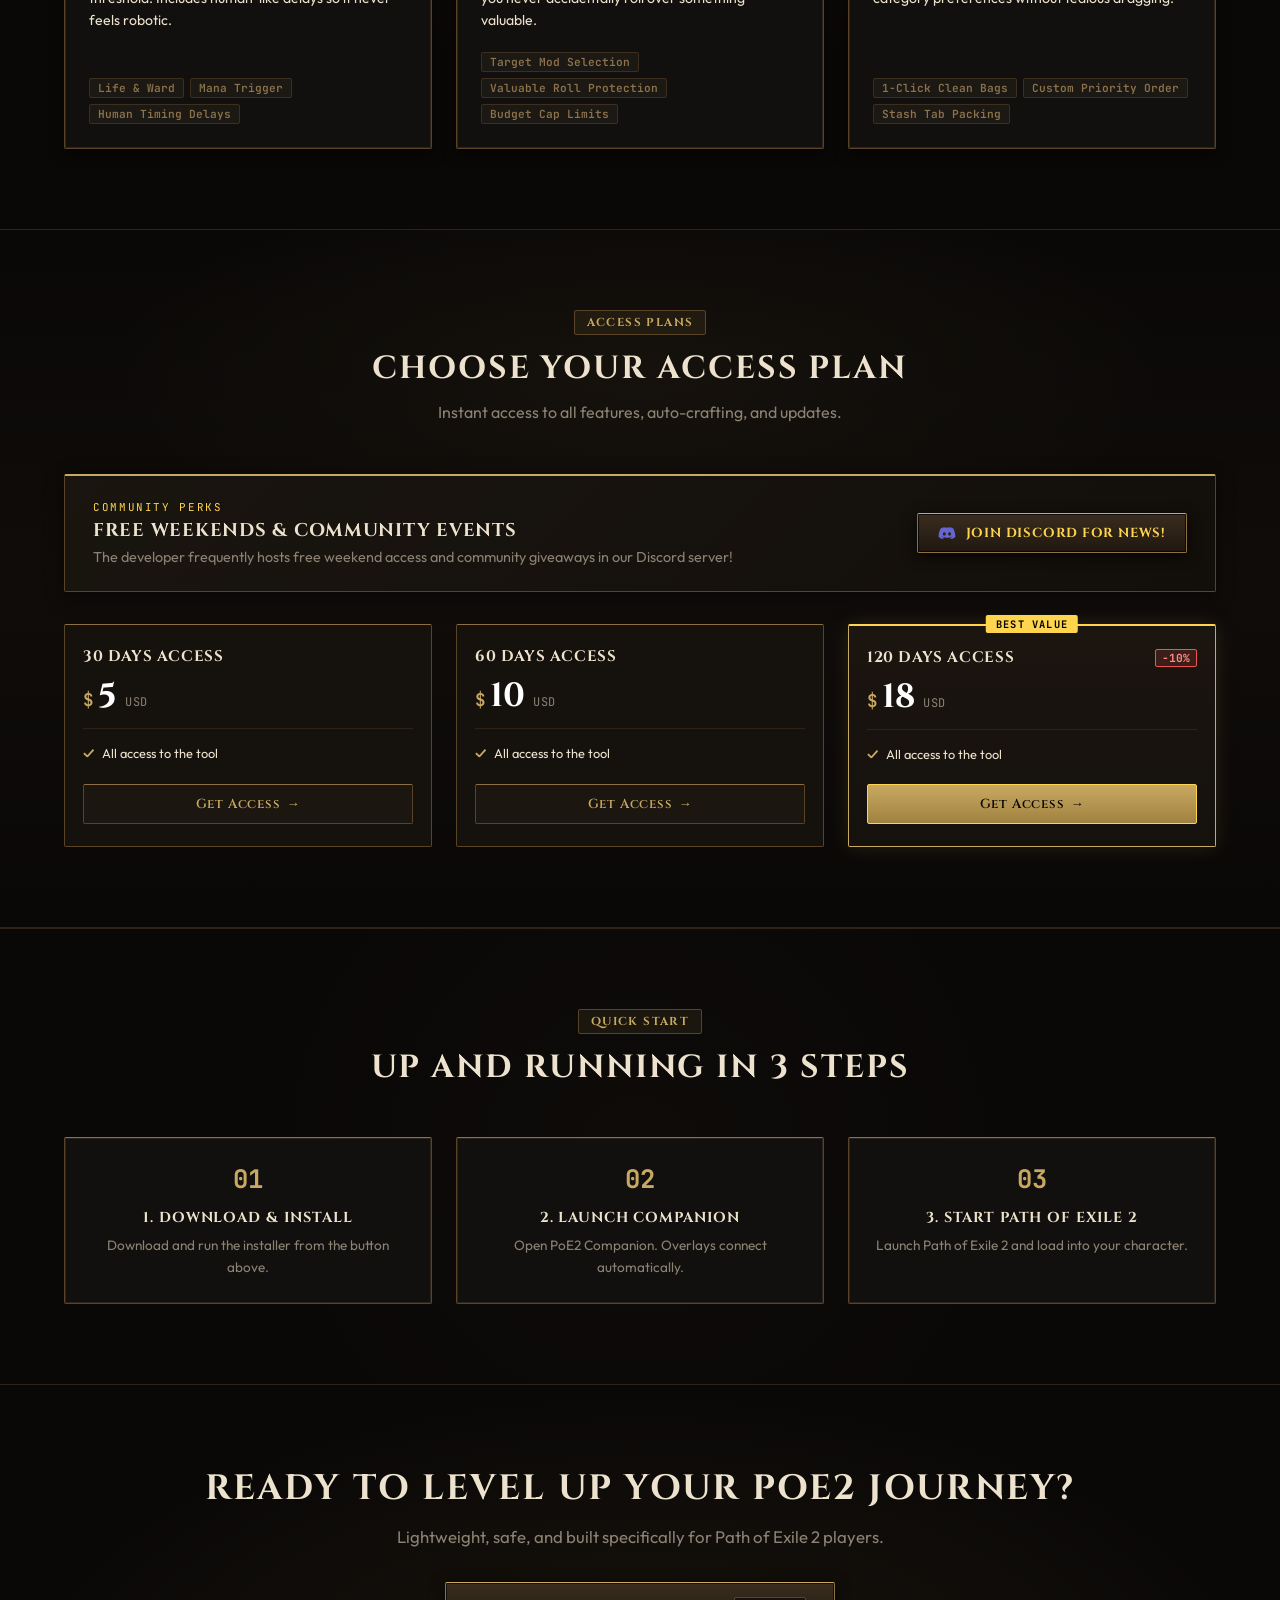
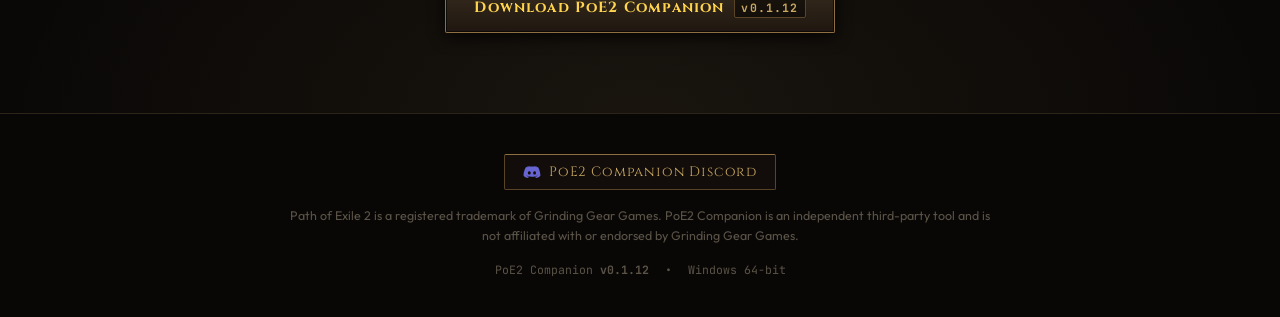
==== commit f5a60845: "added few more things" ====
--- a/index.html
+++ b/index.html
@@ -198,7 +198,21 @@
       </div>
 
       <div class="overlays-grid">
-        <!-- Runeshape Price Check -->
+        <!-- Game Economy -->
+        <article class="overlay-feature-card">
+          <div class="card-preview-slot overlay-preview-slot">
+            <video class="card-preview-video" poster="public/images/feature-trade.png" autoplay loop muted playsinline
+              preload="none">
+              <source src="https://poe2update.zonelyg.com/videos/feature-economy.mp4" type="video/mp4">
+            </video>
+          </div>
+          <h3 class="overlay-card-title" data-i18n="economyTitle">Game Economy</h3>
+          <p class="overlay-card-desc" data-i18n="economyDesc">
+            See the overall economy of the game with live currency rates, unique item prices, and market trends.
+          </p>
+        </article>
+
+        <!-- Expedition Price Check -->
         <article class="overlay-feature-card">
           <div class="card-preview-slot overlay-preview-slot">
             <video class="card-preview-video" poster="public/images/feature-expedition-price-check.png" autoplay loop muted playsinline
@@ -206,9 +220,23 @@
               <source src="https://poe2update.zonelyg.com/videos/feature-expedition-price-check.mp4" type="video/mp4">
             </video>
           </div>
-          <h3 class="overlay-card-title" data-i18n="runeshapeTitle">Runeshape Price Check</h3>
+          <h3 class="overlay-card-title" data-i18n="runeshapeTitle">Expedition Price Check</h3>
           <p class="overlay-card-desc" data-i18n="runeshapeDesc">
-            Automatically checks market prices whenever you open the Runeshape Combinations window.
+            Automatically checks market prices for Expedition monolith rewards and Runeshape combinations.
+          </p>
+        </article>
+
+        <!-- Ritual Price Check -->
+        <article class="overlay-feature-card">
+          <div class="card-preview-slot overlay-preview-slot">
+            <video class="card-preview-video" poster="public/images/feature-trade.png" autoplay loop muted playsinline
+              preload="none">
+              <source src="https://poe2update.zonelyg.com/videos/feature-ritual-price-check.mp4" type="video/mp4">
+            </video>
+          </div>
+          <h3 class="overlay-card-title" data-i18n="ritualTitle">Ritual Price Check</h3>
+          <p class="overlay-card-desc" data-i18n="ritualDesc">
+            Automatically shows live market prices on items inside the Ritual Favours window.
           </p>
         </article>
 
@@ -345,7 +373,7 @@
       </div>
 
       <div class="automation-grid">
-        <!-- 1. Auto-Flask (Temporarily hidden)
+        <!-- 1. Auto-Flask -->
         <article class="panel-card">
           <div class="card-header">
             <h3 class="card-title" data-i18n="flaskTitle">Auto-Flask</h3>
@@ -369,7 +397,6 @@
             <span class="tag-badge" data-i18n="flaskTag3">Human Timing Delays</span>
           </div>
         </article>
-        -->
 
         <!-- 2. Auto-Crafting Engine -->
         <article class="panel-card">
--- a/styles.css
+++ b/styles.css
@@ -754,10 +754,8 @@
 
 .automation-grid {
   display: grid;
-  grid-template-columns: repeat(2, 1fr);
+  grid-template-columns: repeat(3, 1fr);
   gap: 24px;
-  max-width: 780px;
-  margin: 0 auto;
 }
 
 /* Standard Gothic Card (.panel-card matching DESIGN_SYSTEM.md) */
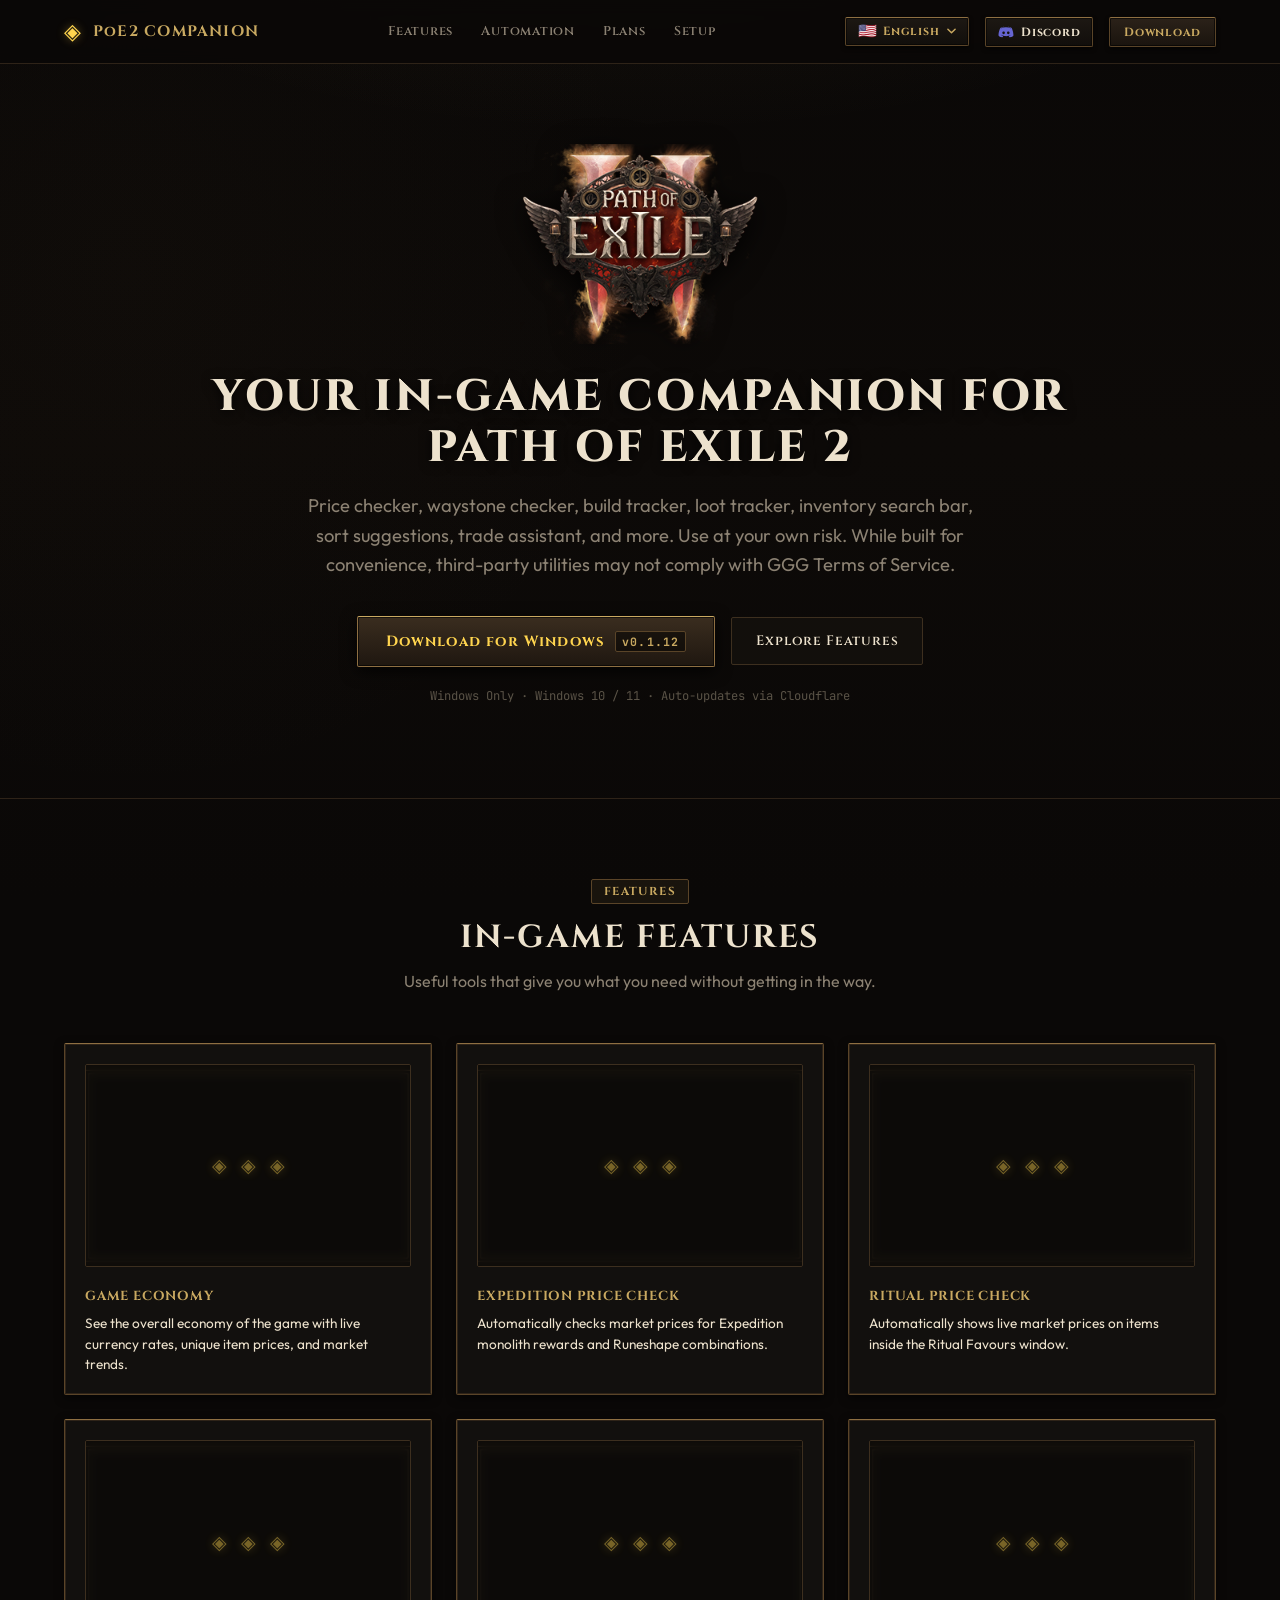
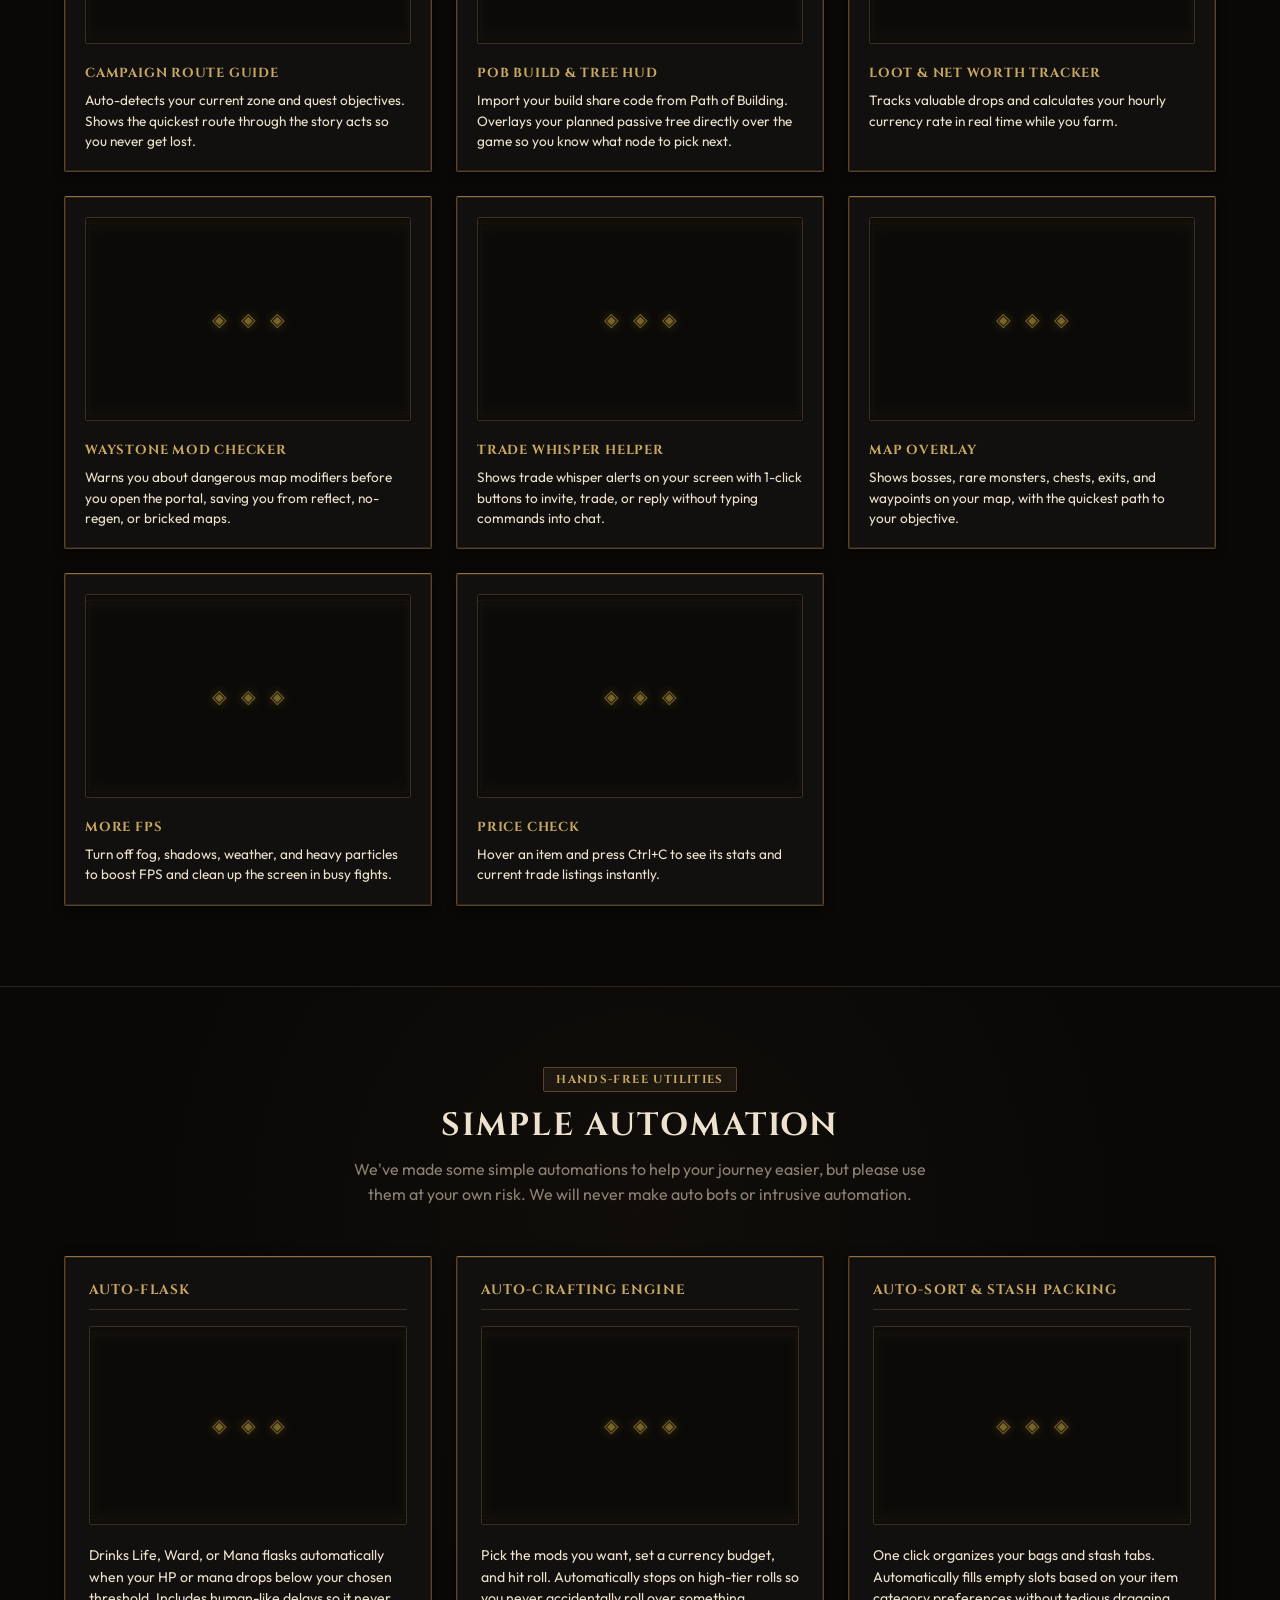
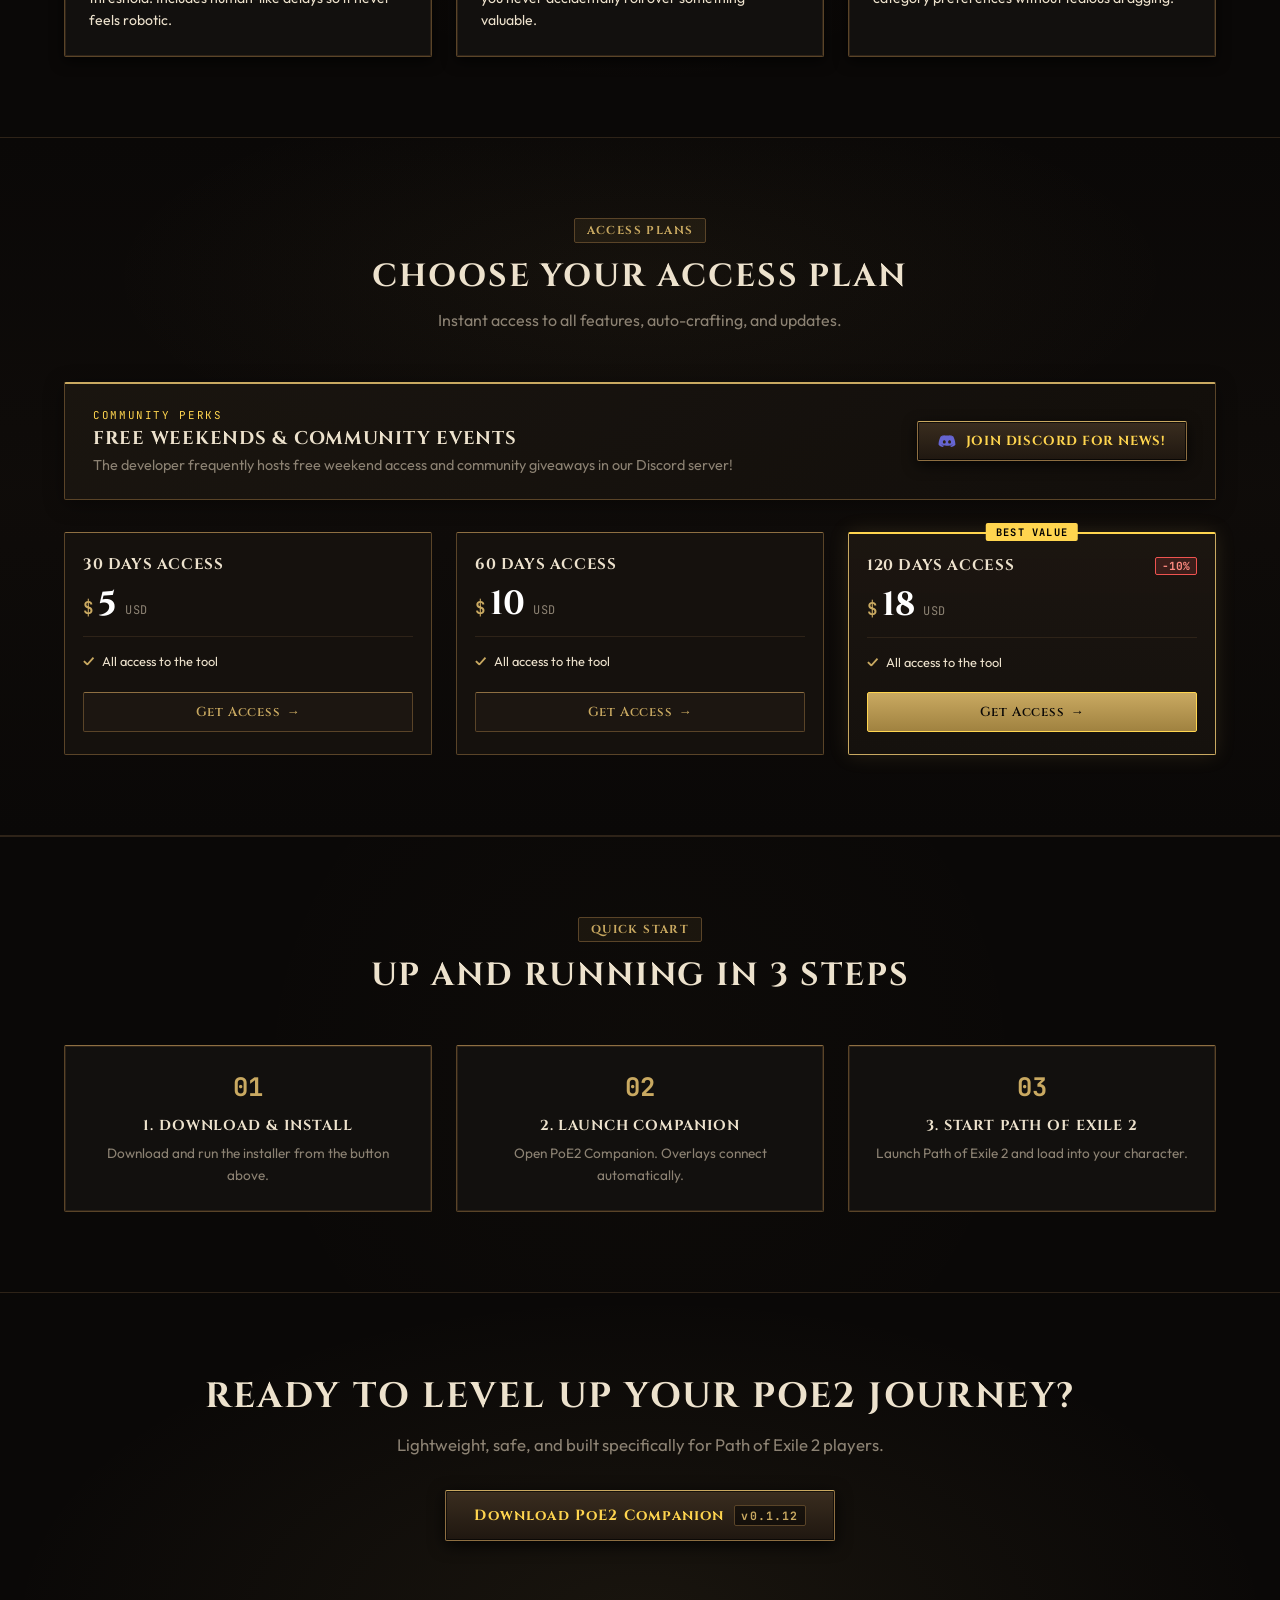
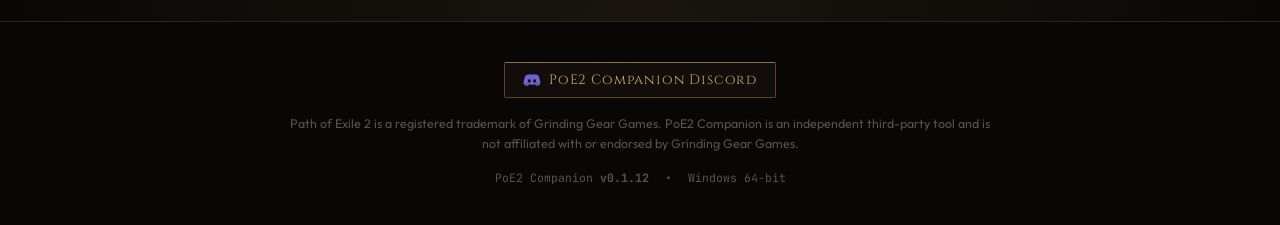
==== commit c1040cfa: "style fix" ====
--- a/index.html
+++ b/index.html
@@ -372,7 +372,7 @@
         </p>
       </div>
 
-      <div class="automation-grid">
+      <div class="overlays-grid">
         <!-- 1. Auto-Flask -->
         <article class="panel-card">
           <div class="card-header">
@@ -390,12 +390,6 @@
             Drinks Life, Ward, or Mana flasks automatically when your HP or mana drops below your chosen threshold.
             Includes human-like delays so it never feels robotic.
           </p>
-
-          <div class="card-tags">
-            <span class="tag-badge" data-i18n="flaskTag1">Life & Ward</span>
-            <span class="tag-badge" data-i18n="flaskTag2">Mana Trigger</span>
-            <span class="tag-badge" data-i18n="flaskTag3">Human Timing Delays</span>
-          </div>
         </article>
 
         <!-- 2. Auto-Crafting Engine -->
@@ -415,12 +409,6 @@
             Pick the mods you want, set a currency budget, and hit roll. Automatically stops on high-tier rolls so you
             never accidentally roll over something valuable.
           </p>
-
-          <div class="card-tags">
-            <span class="tag-badge" data-i18n="craftTag1">Target Mod Selection</span>
-            <span class="tag-badge" data-i18n="craftTag2">Valuable Roll Protection</span>
-            <span class="tag-badge" data-i18n="craftTag3">Budget Cap Limits</span>
-          </div>
         </article>
 
         <!-- 3. Auto-Sort & Stash Packing -->
@@ -440,12 +428,6 @@
             One click organizes your bags and stash tabs. Automatically fills empty slots based on your item category
             preferences without tedious dragging.
           </p>
-
-          <div class="card-tags">
-            <span class="tag-badge" data-i18n="sortTag1">1-Click Clean Bags</span>
-            <span class="tag-badge" data-i18n="sortTag2">Custom Priority Order</span>
-            <span class="tag-badge" data-i18n="sortTag3">Stash Tab Packing</span>
-          </div>
         </article>
       </div>
     </div>
--- a/styles.css
+++ b/styles.css
@@ -752,12 +752,6 @@
   background: radial-gradient(circle at 50% 30%, rgba(201, 169, 97, 0.03) 0%, transparent 60%);
 }
 
-.automation-grid {
-  display: grid;
-  grid-template-columns: repeat(3, 1fr);
-  gap: 24px;
-}
-
 /* Standard Gothic Card (.panel-card matching DESIGN_SYSTEM.md) */
 .panel-card {
   background: var(--poe2-bg-surface);
@@ -806,7 +800,6 @@
   font-size: 0.88rem;
   line-height: 1.55;
   color: var(--poe2-text-bright);
-  margin-bottom: 20px;
   flex-grow: 1;
 }
 
@@ -869,24 +862,6 @@
   color: var(--poe2-green-active);
   font-family: var(--poe2-font-mono);
   font-size: 0.7rem;
-}
-
-.card-tags {
-  display: flex;
-  flex-wrap: wrap;
-  gap: 6px;
-  margin-top: auto;
-}
-
-.tag-badge {
-  font-family: var(--poe2-font-mono);
-  font-size: 0.7rem;
-  font-weight: 600;
-  color: var(--poe2-gold-secondary);
-  background: rgba(140, 115, 75, 0.08);
-  border: 1px solid var(--poe2-border-subtle);
-  border-radius: var(--poe2-radius);
-  padding: 2px 8px;
 }
 
 /* ==========================================================================
@@ -1450,7 +1425,6 @@
    ========================================================================== */
 
 @media (max-width: 992px) {
-  .automation-grid,
   .overlays-grid,
   .steps-grid {
     grid-template-columns: repeat(2, 1fr);
@@ -1481,7 +1455,6 @@
     align-items: flex-start;
   }
   .pricing-grid,
-  .automation-grid,
   .overlays-grid,
   .steps-grid {
     grid-template-columns: 1fr;
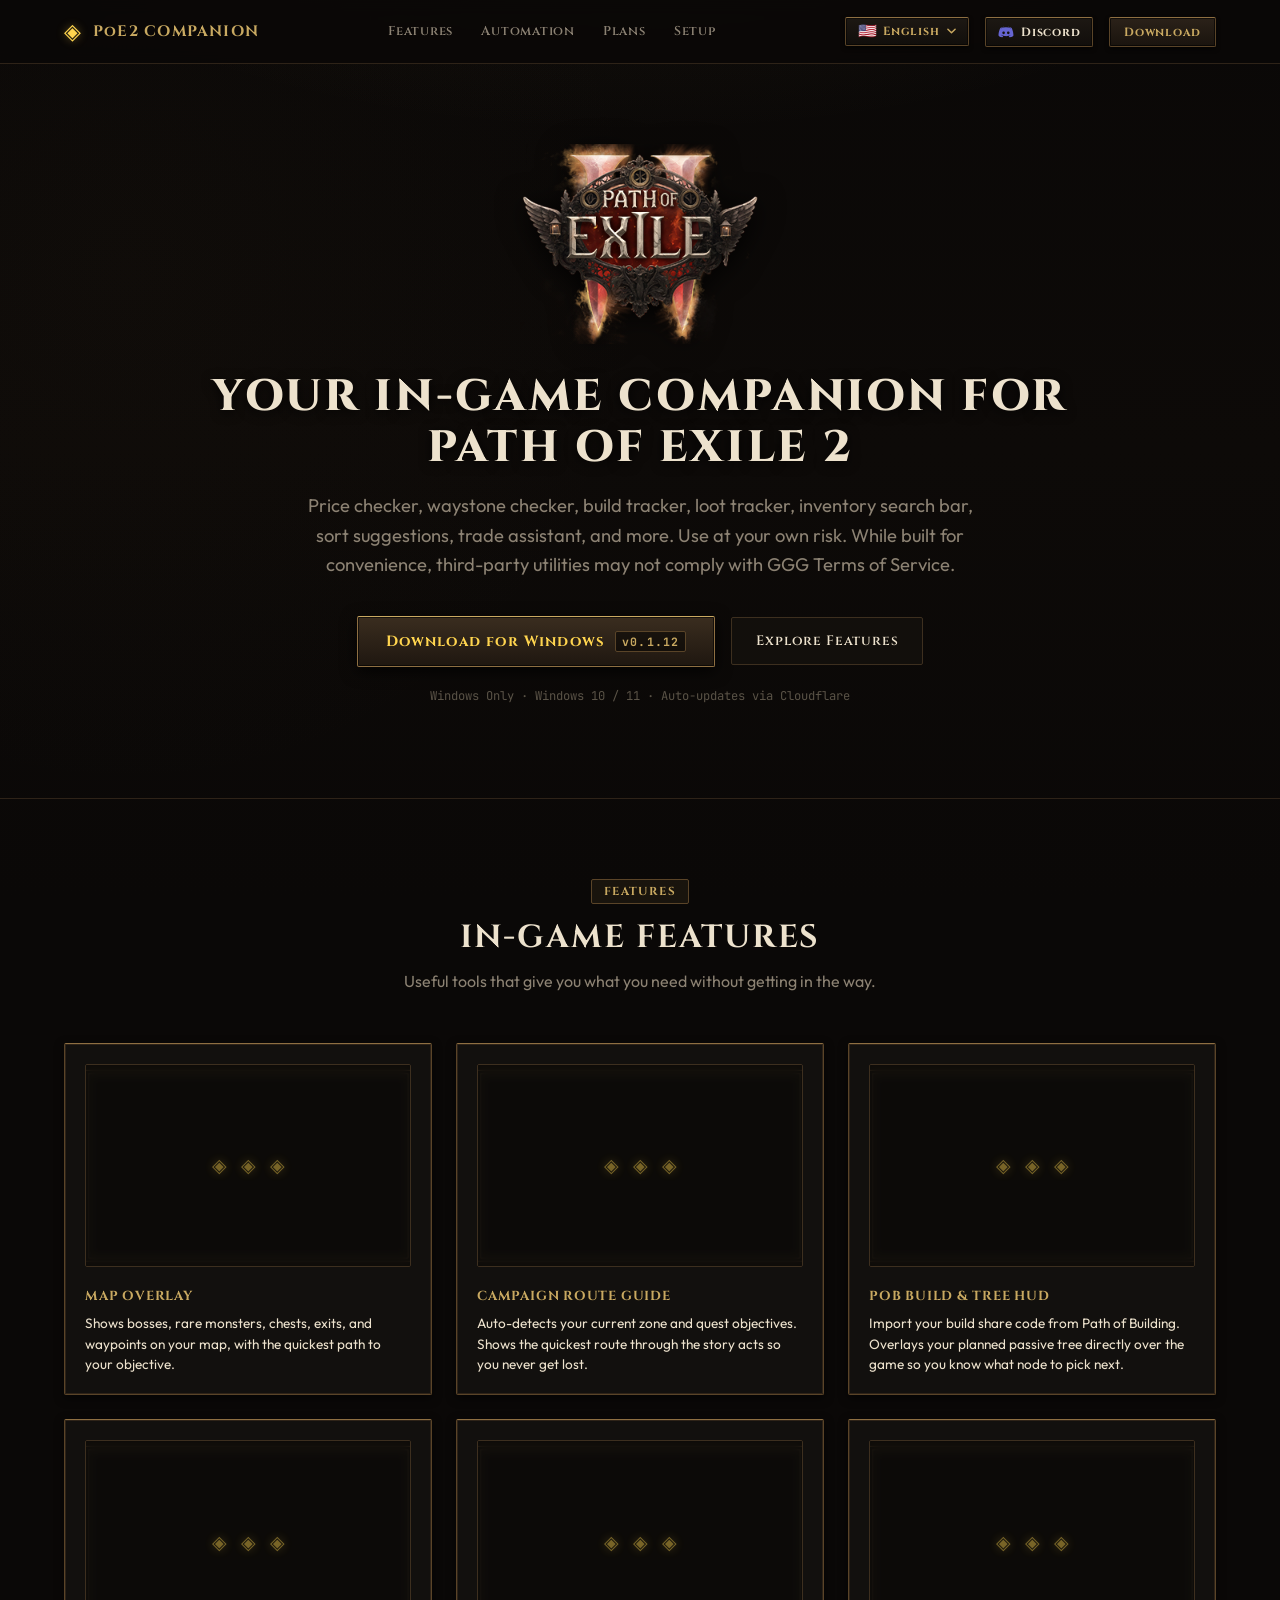
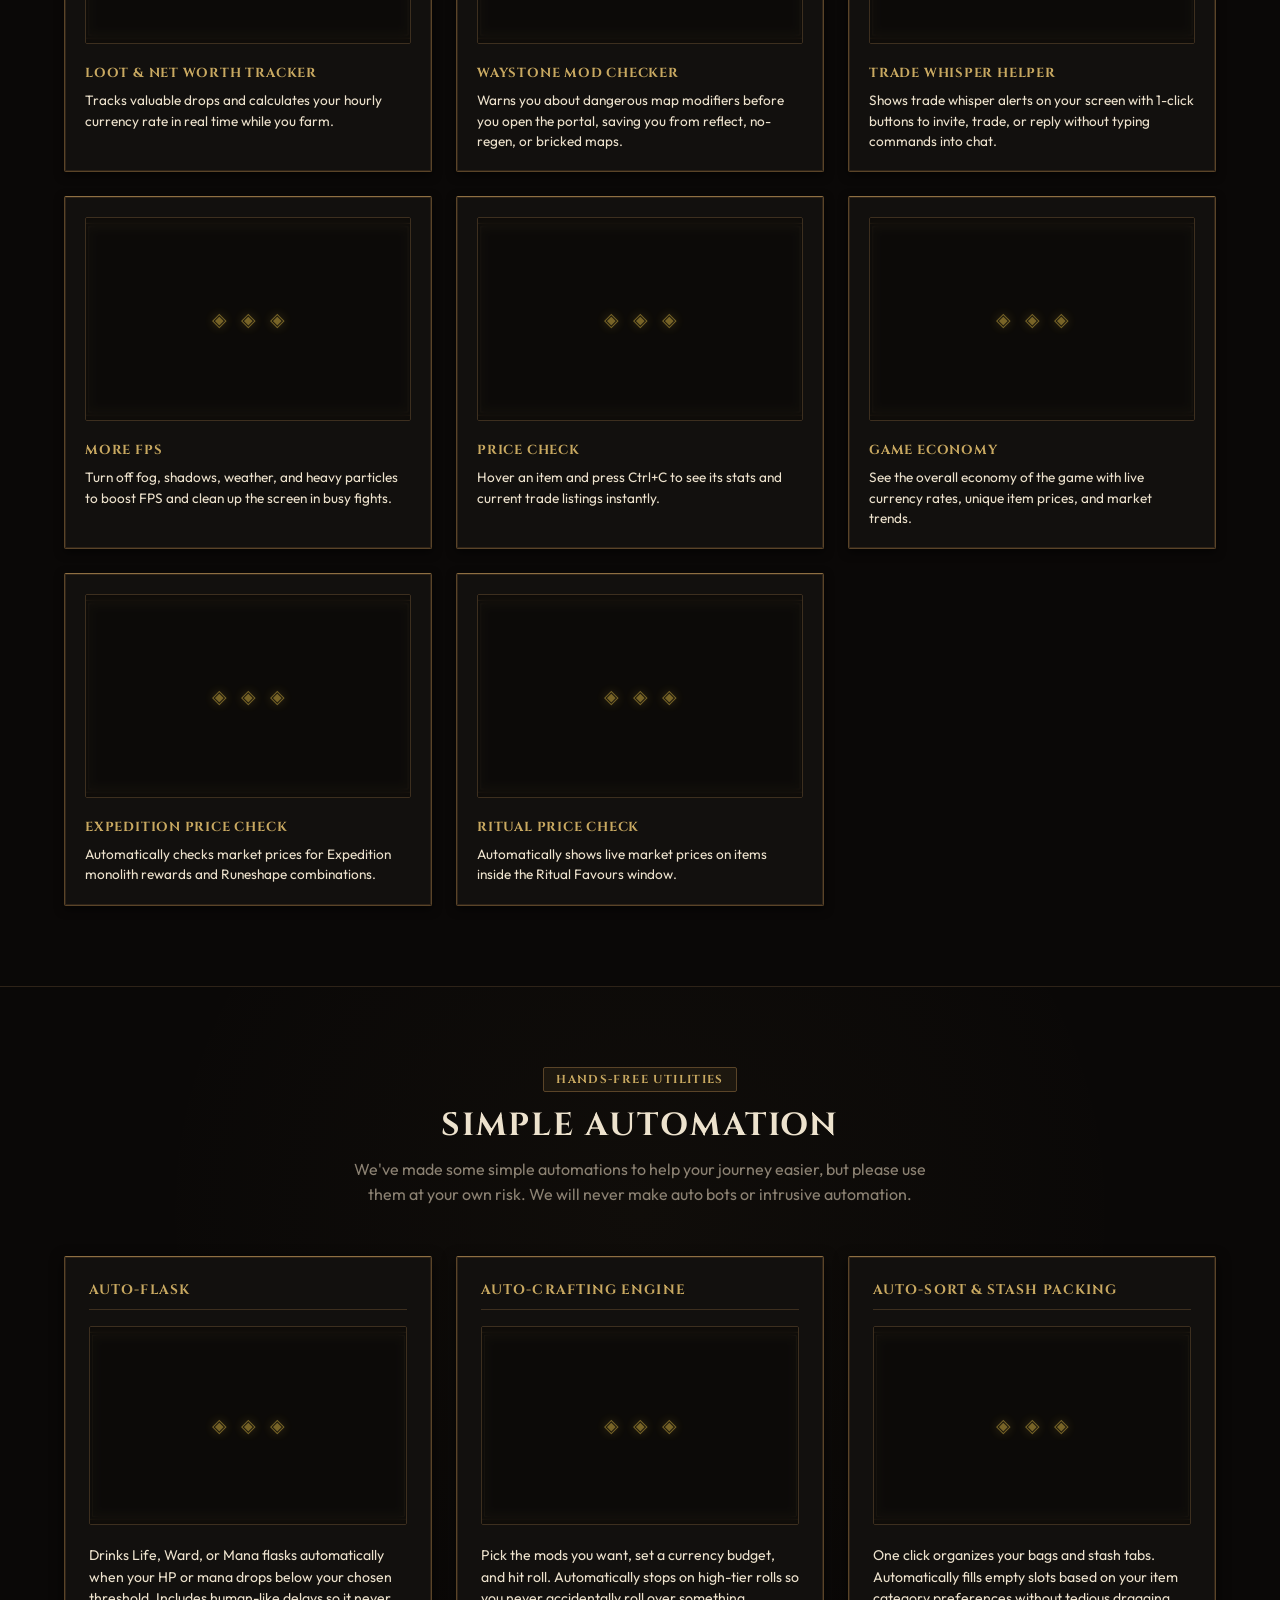
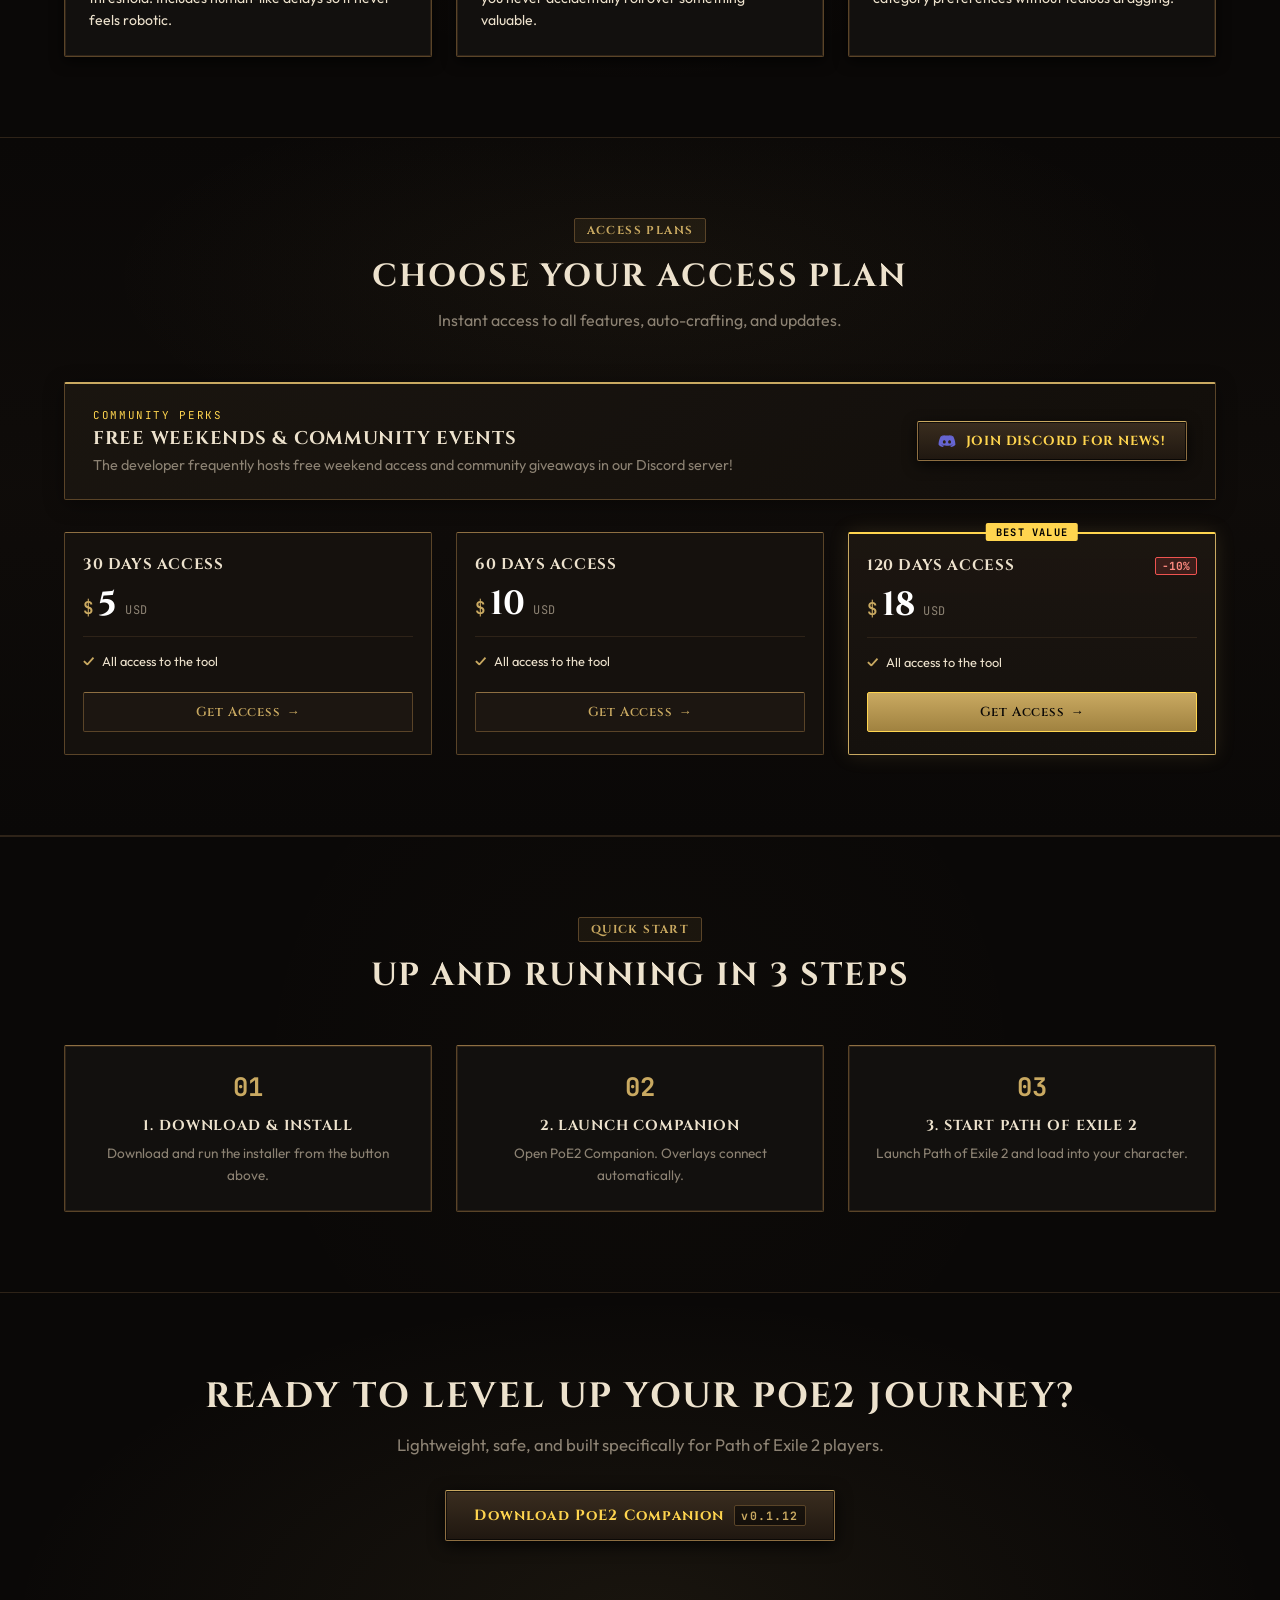
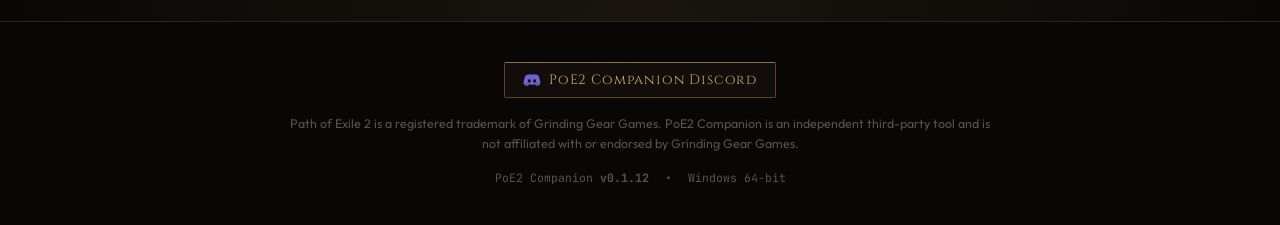
==== commit ede430f1: "refactor: reorder feature cards and prune unused automation tag keys" ====
--- a/index.html
+++ b/index.html
@@ -198,45 +198,18 @@
       </div>
 
       <div class="overlays-grid">
-        <!-- Game Economy -->
-        <article class="overlay-feature-card">
-          <div class="card-preview-slot overlay-preview-slot">
-            <video class="card-preview-video" poster="public/images/feature-trade.png" autoplay loop muted playsinline
-              preload="none">
-              <source src="https://poe2update.zonelyg.com/videos/feature-economy.mp4" type="video/mp4">
-            </video>
-          </div>
-          <h3 class="overlay-card-title" data-i18n="economyTitle">Game Economy</h3>
-          <p class="overlay-card-desc" data-i18n="economyDesc">
-            See the overall economy of the game with live currency rates, unique item prices, and market trends.
-          </p>
-        </article>
-
-        <!-- Expedition Price Check -->
-        <article class="overlay-feature-card">
-          <div class="card-preview-slot overlay-preview-slot">
-            <video class="card-preview-video" poster="public/images/feature-expedition-price-check.png" autoplay loop muted playsinline
-              preload="none">
-              <source src="https://poe2update.zonelyg.com/videos/feature-expedition-price-check.mp4" type="video/mp4">
-            </video>
-          </div>
-          <h3 class="overlay-card-title" data-i18n="runeshapeTitle">Expedition Price Check</h3>
-          <p class="overlay-card-desc" data-i18n="runeshapeDesc">
-            Automatically checks market prices for Expedition monolith rewards and Runeshape combinations.
-          </p>
-        </article>
-
-        <!-- Ritual Price Check -->
-        <article class="overlay-feature-card">
-          <div class="card-preview-slot overlay-preview-slot">
-            <video class="card-preview-video" poster="public/images/feature-trade.png" autoplay loop muted playsinline
-              preload="none">
-              <source src="https://poe2update.zonelyg.com/videos/feature-ritual-price-check.mp4" type="video/mp4">
-            </video>
-          </div>
-          <h3 class="overlay-card-title" data-i18n="ritualTitle">Ritual Price Check</h3>
-          <p class="overlay-card-desc" data-i18n="ritualDesc">
-            Automatically shows live market prices on items inside the Ritual Favours window.
+        <!-- Map Overlay -->
+        <article class="overlay-feature-card">
+          <div class="card-preview-slot overlay-preview-slot">
+            <video class="card-preview-video" poster="public/images/feature-radar.png" autoplay loop muted playsinline
+              preload="none">
+              <source src="https://poe2update.zonelyg.com/videos/feature-radar.mp4" type="video/mp4">
+            </video>
+          </div>
+          <h3 class="overlay-card-title" data-i18n="mapOverlayTitle">Map Overlay</h3>
+          <p class="overlay-card-desc" data-i18n="mapOverlayDesc">
+            Shows bosses, rare monsters, chests, exits, and waypoints on your map, with the quickest path to your
+            objective.
           </p>
         </article>
 
@@ -314,21 +287,6 @@
           </p>
         </article>
 
-        <!-- Map Overlay -->
-        <article class="overlay-feature-card">
-          <div class="card-preview-slot overlay-preview-slot">
-            <video class="card-preview-video" poster="public/images/feature-radar.png" autoplay loop muted playsinline
-              preload="none">
-              <source src="https://poe2update.zonelyg.com/videos/feature-radar.mp4" type="video/mp4">
-            </video>
-          </div>
-          <h3 class="overlay-card-title" data-i18n="mapOverlayTitle">Map Overlay</h3>
-          <p class="overlay-card-desc" data-i18n="mapOverlayDesc">
-            Shows bosses, rare monsters, chests, exits, and waypoints on your map, with the quickest path to your
-            objective.
-          </p>
-        </article>
-
         <!-- More FPS -->
         <article class="overlay-feature-card">
           <div class="card-preview-slot overlay-preview-slot">
@@ -354,6 +312,48 @@
           <h3 class="overlay-card-title" data-i18n="priceCheckTitle">Price Check</h3>
           <p class="overlay-card-desc" data-i18n="priceCheckDesc">
             Hover an item and press Ctrl+C to see its stats and current trade listings instantly.
+          </p>
+        </article>
+
+        <!-- Game Economy -->
+        <article class="overlay-feature-card">
+          <div class="card-preview-slot overlay-preview-slot">
+            <video class="card-preview-video" poster="public/images/feature-trade.png" autoplay loop muted playsinline
+              preload="none">
+              <source src="https://poe2update.zonelyg.com/videos/feature-economy.mp4" type="video/mp4">
+            </video>
+          </div>
+          <h3 class="overlay-card-title" data-i18n="economyTitle">Game Economy</h3>
+          <p class="overlay-card-desc" data-i18n="economyDesc">
+            See the overall economy of the game with live currency rates, unique item prices, and market trends.
+          </p>
+        </article>
+
+        <!-- Expedition Price Check -->
+        <article class="overlay-feature-card">
+          <div class="card-preview-slot overlay-preview-slot">
+            <video class="card-preview-video" poster="public/images/feature-expedition-price-check.png" autoplay loop muted playsinline
+              preload="none">
+              <source src="https://poe2update.zonelyg.com/videos/feature-expedition-price-check.mp4" type="video/mp4">
+            </video>
+          </div>
+          <h3 class="overlay-card-title" data-i18n="runeshapeTitle">Expedition Price Check</h3>
+          <p class="overlay-card-desc" data-i18n="runeshapeDesc">
+            Automatically checks market prices for Expedition monolith rewards and Runeshape combinations.
+          </p>
+        </article>
+
+        <!-- Ritual Price Check -->
+        <article class="overlay-feature-card">
+          <div class="card-preview-slot overlay-preview-slot">
+            <video class="card-preview-video" poster="public/images/feature-trade.png" autoplay loop muted playsinline
+              preload="none">
+              <source src="https://poe2update.zonelyg.com/videos/feature-ritual-price-check.mp4" type="video/mp4">
+            </video>
+          </div>
+          <h3 class="overlay-card-title" data-i18n="ritualTitle">Ritual Price Check</h3>
+          <p class="overlay-card-desc" data-i18n="ritualDesc">
+            Automatically shows live market prices on items inside the Ritual Favours window.
           </p>
         </article>
       </div>
